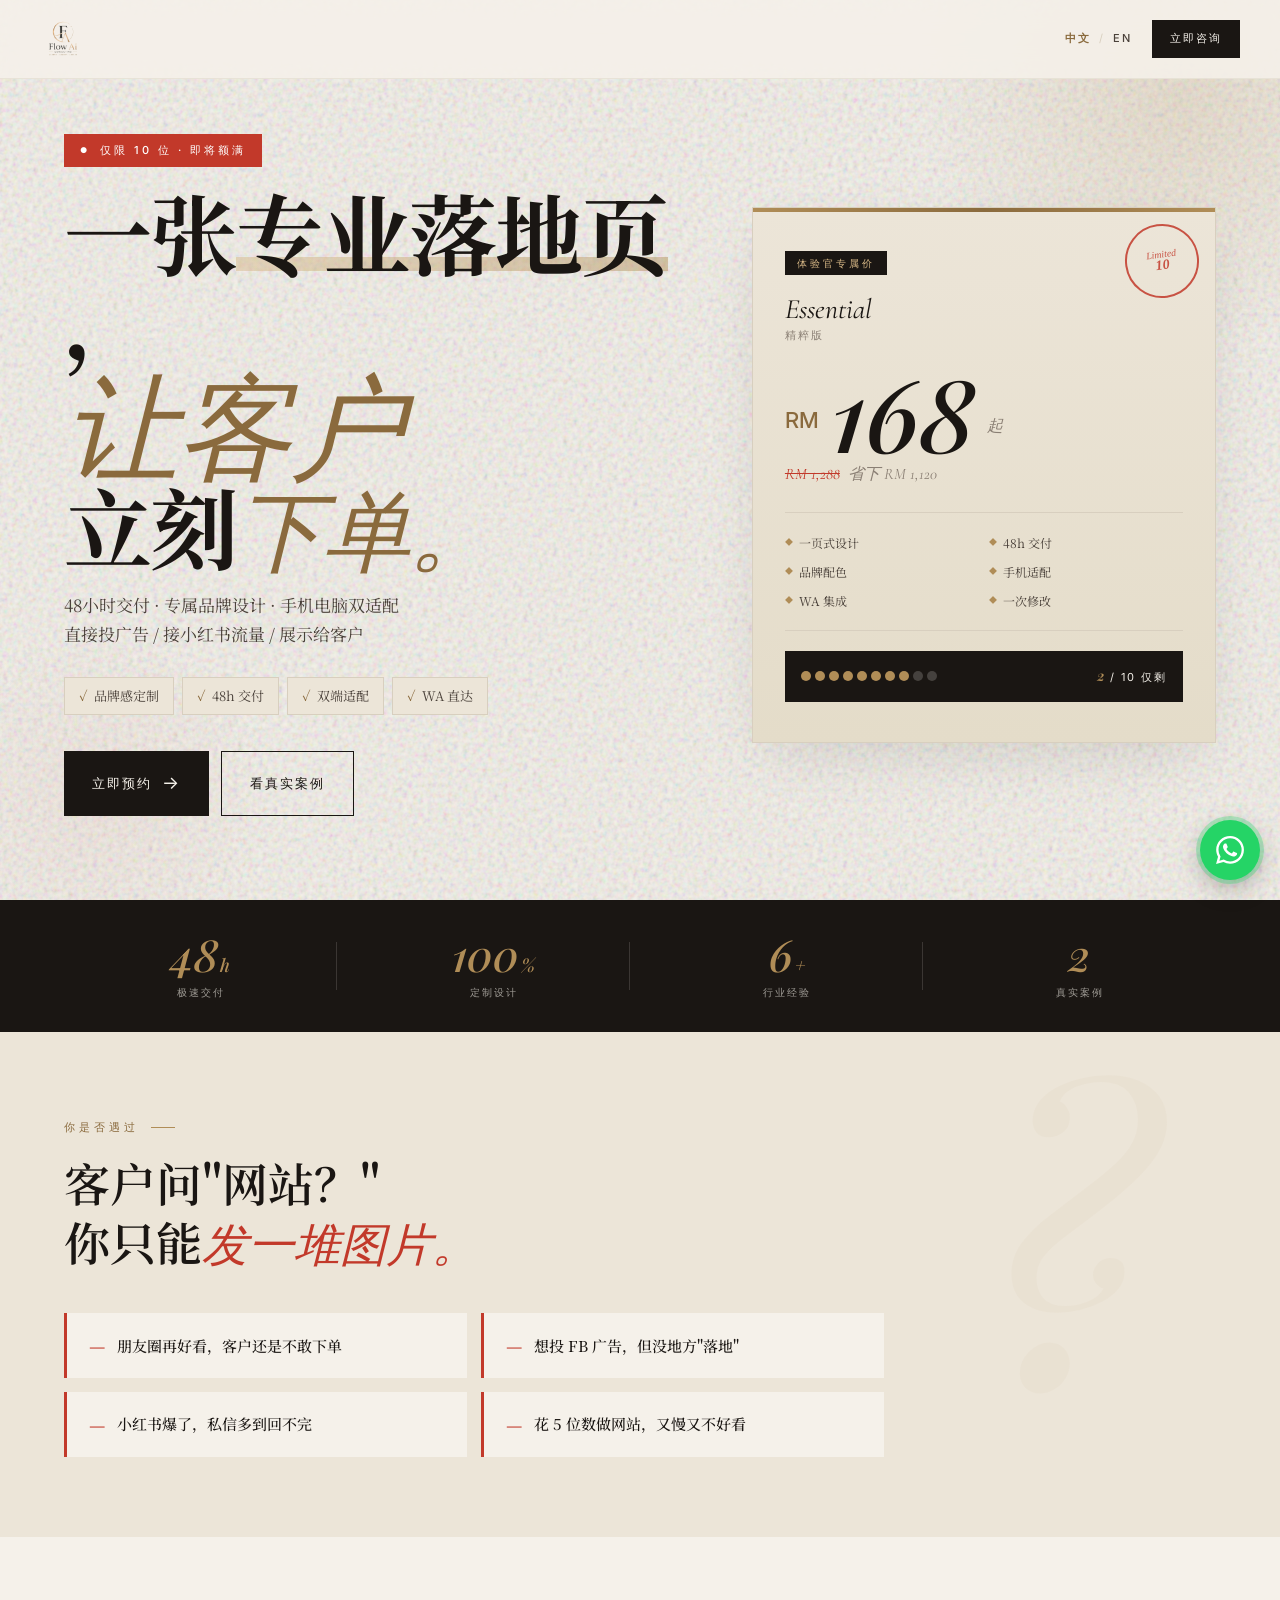
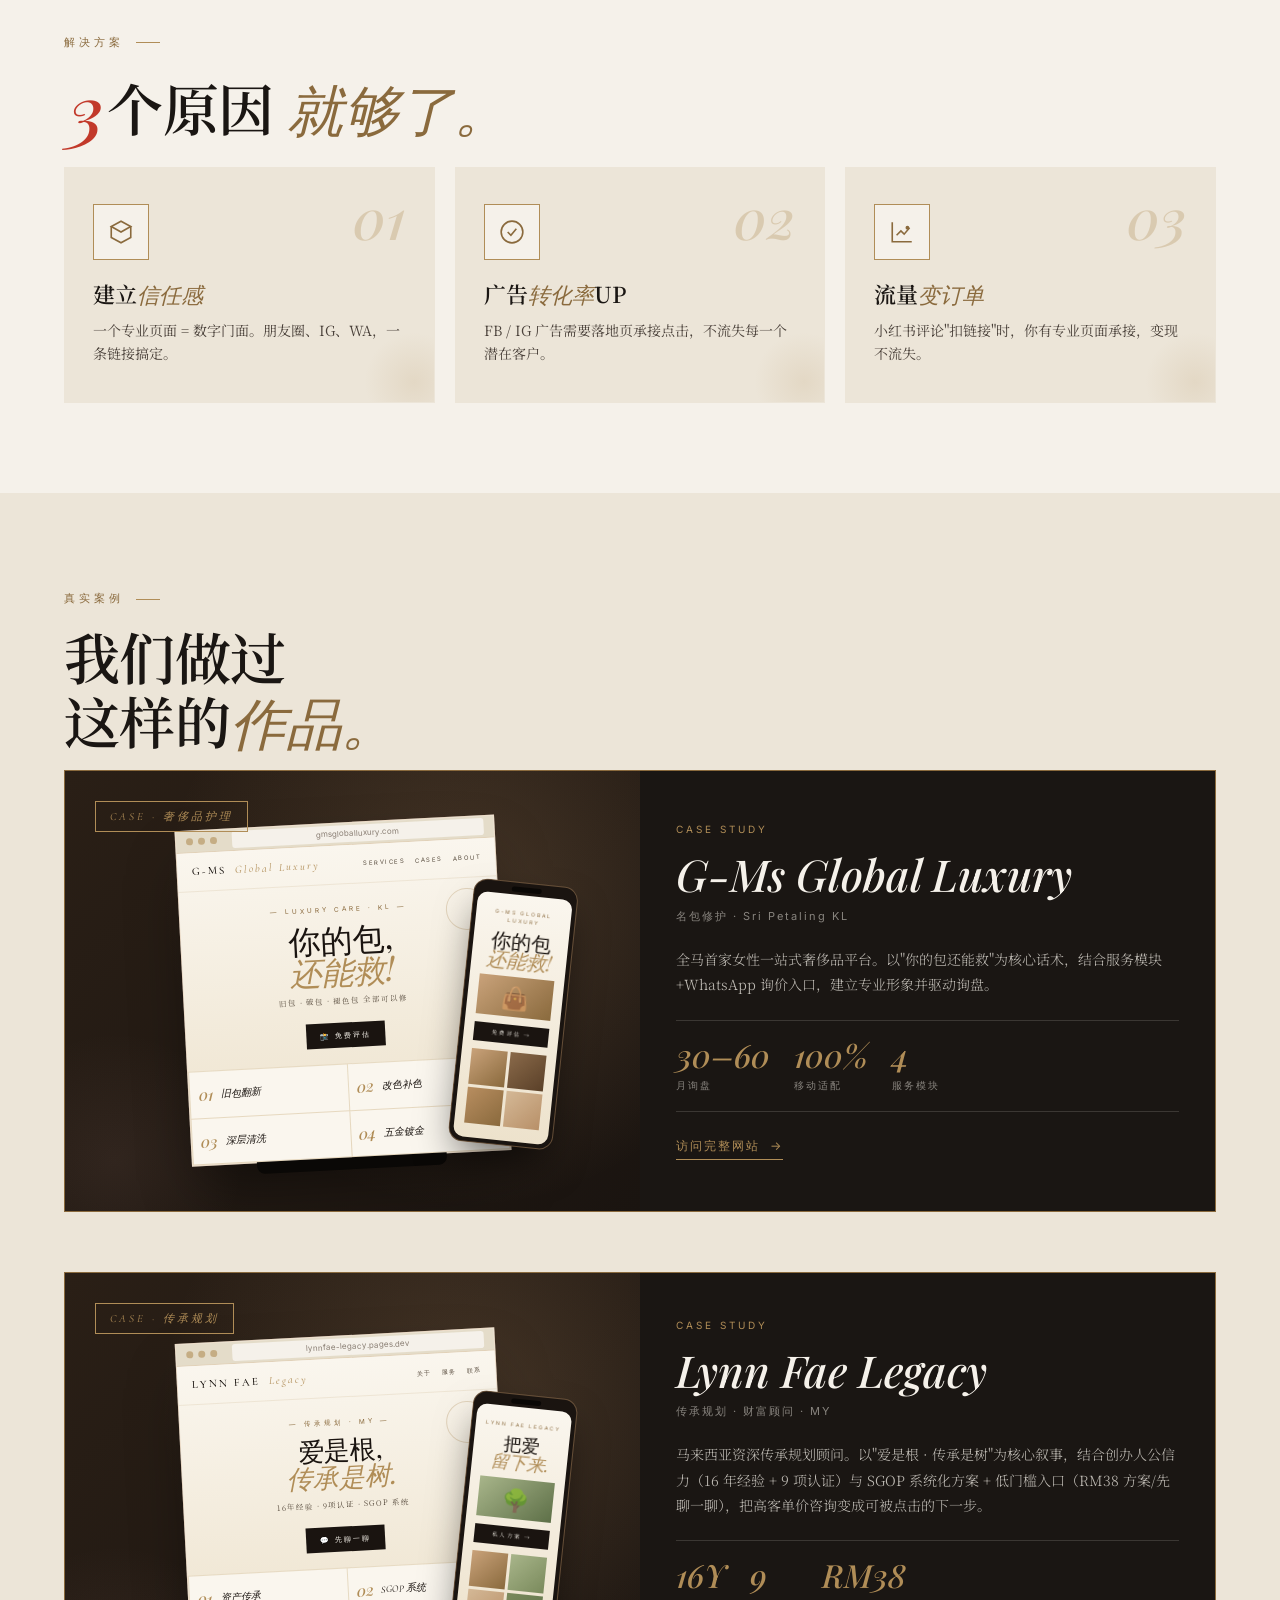
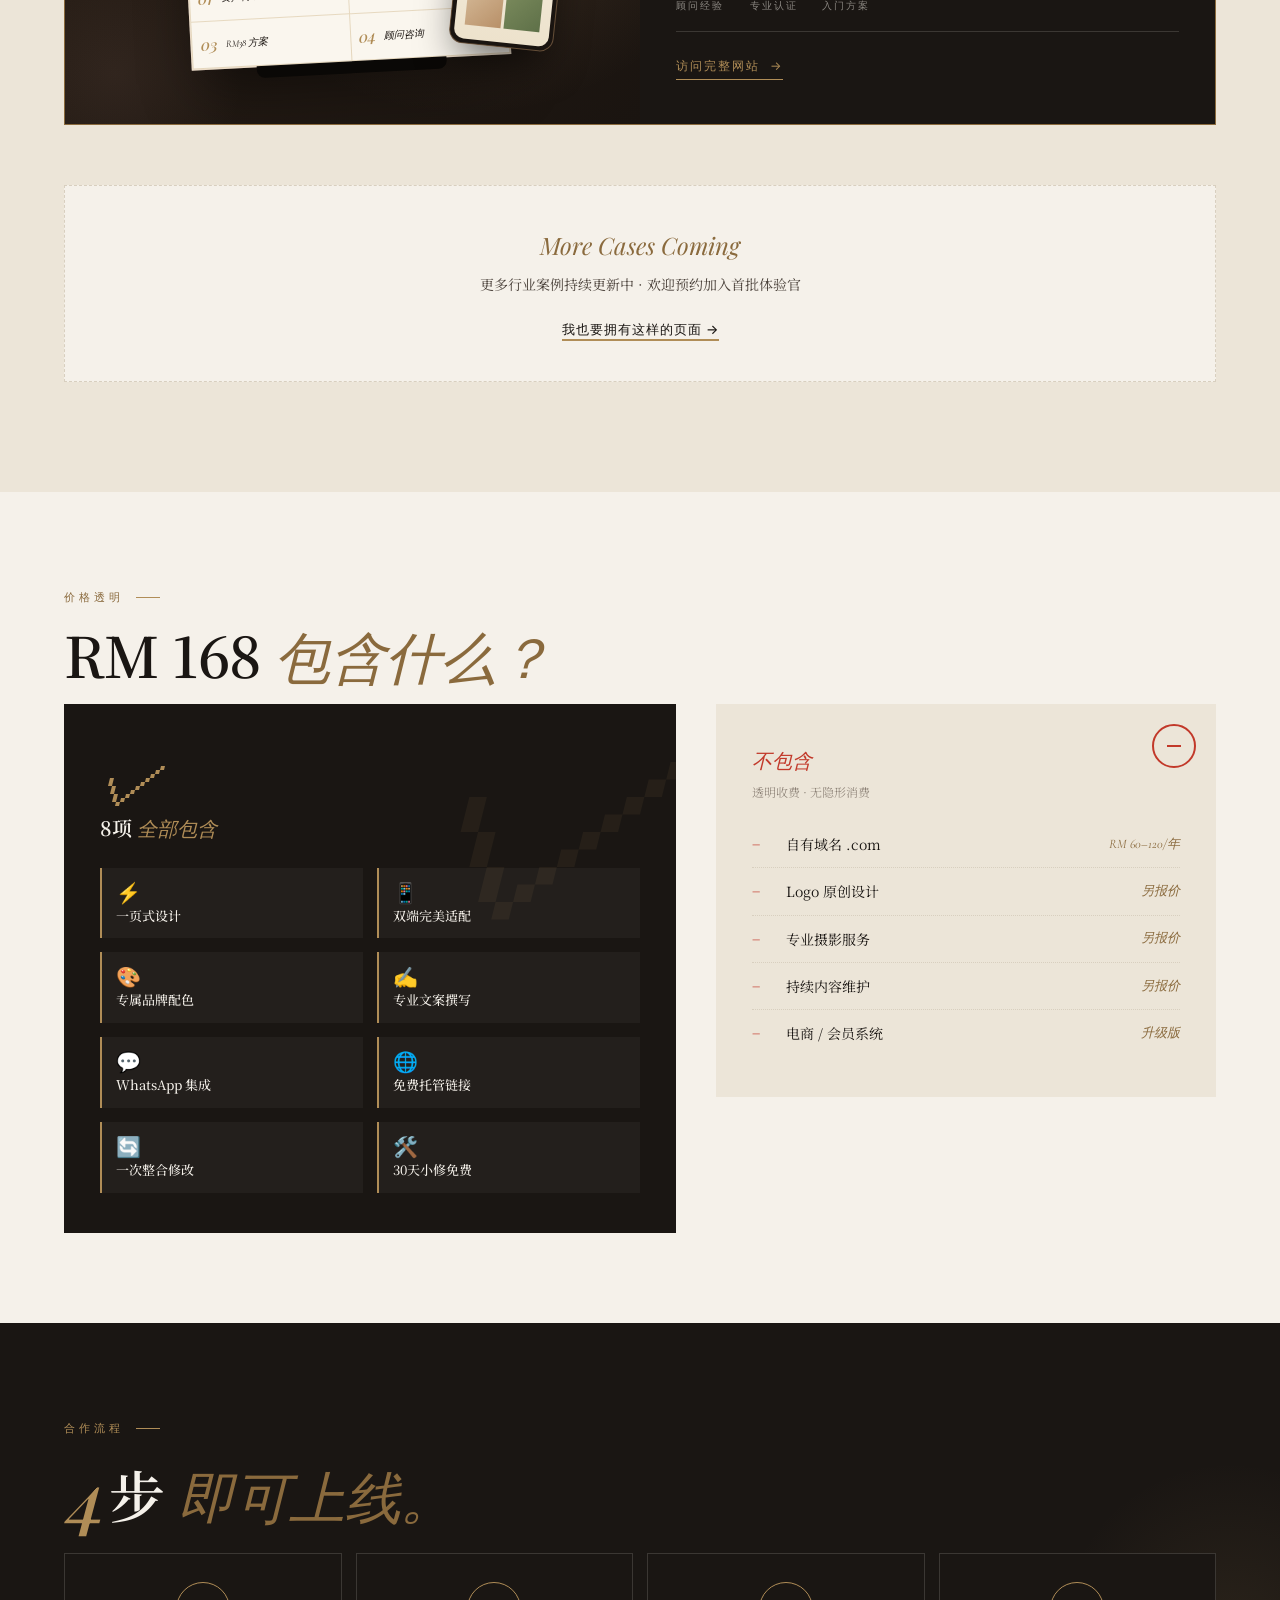
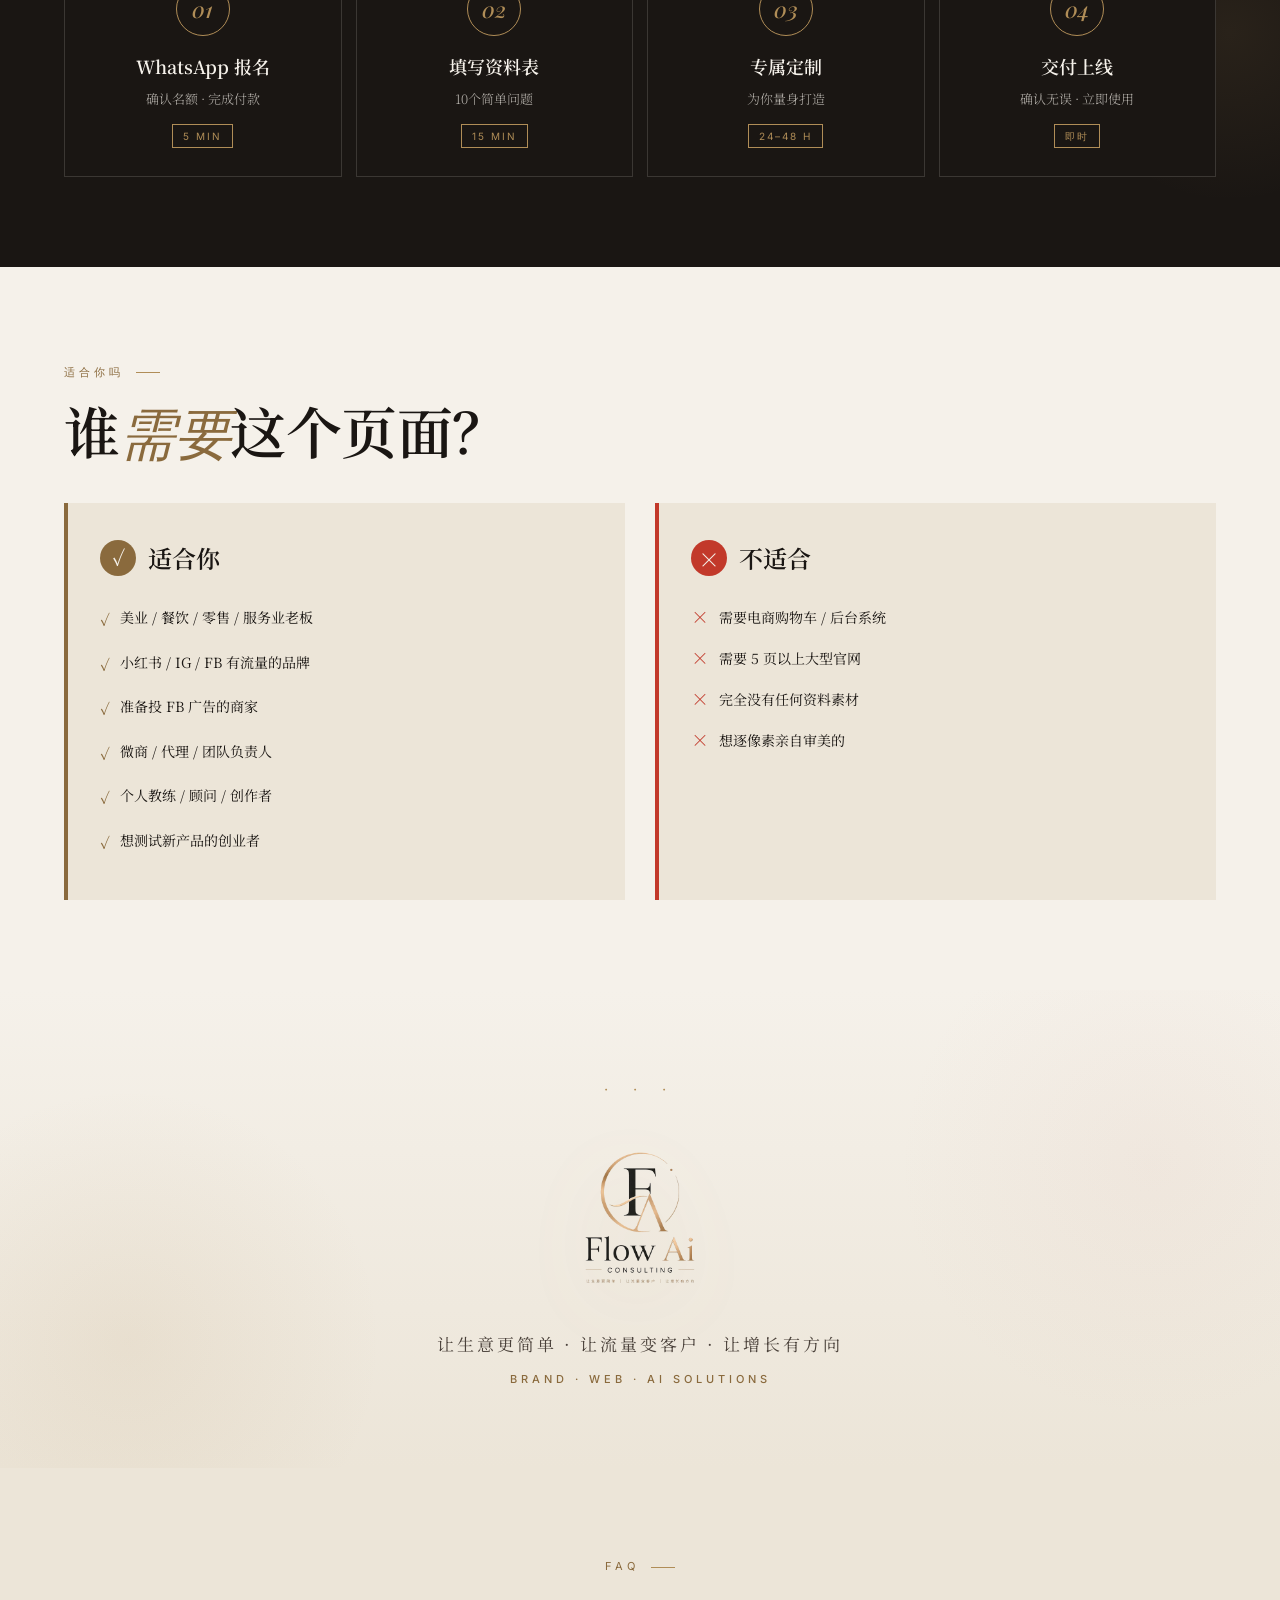
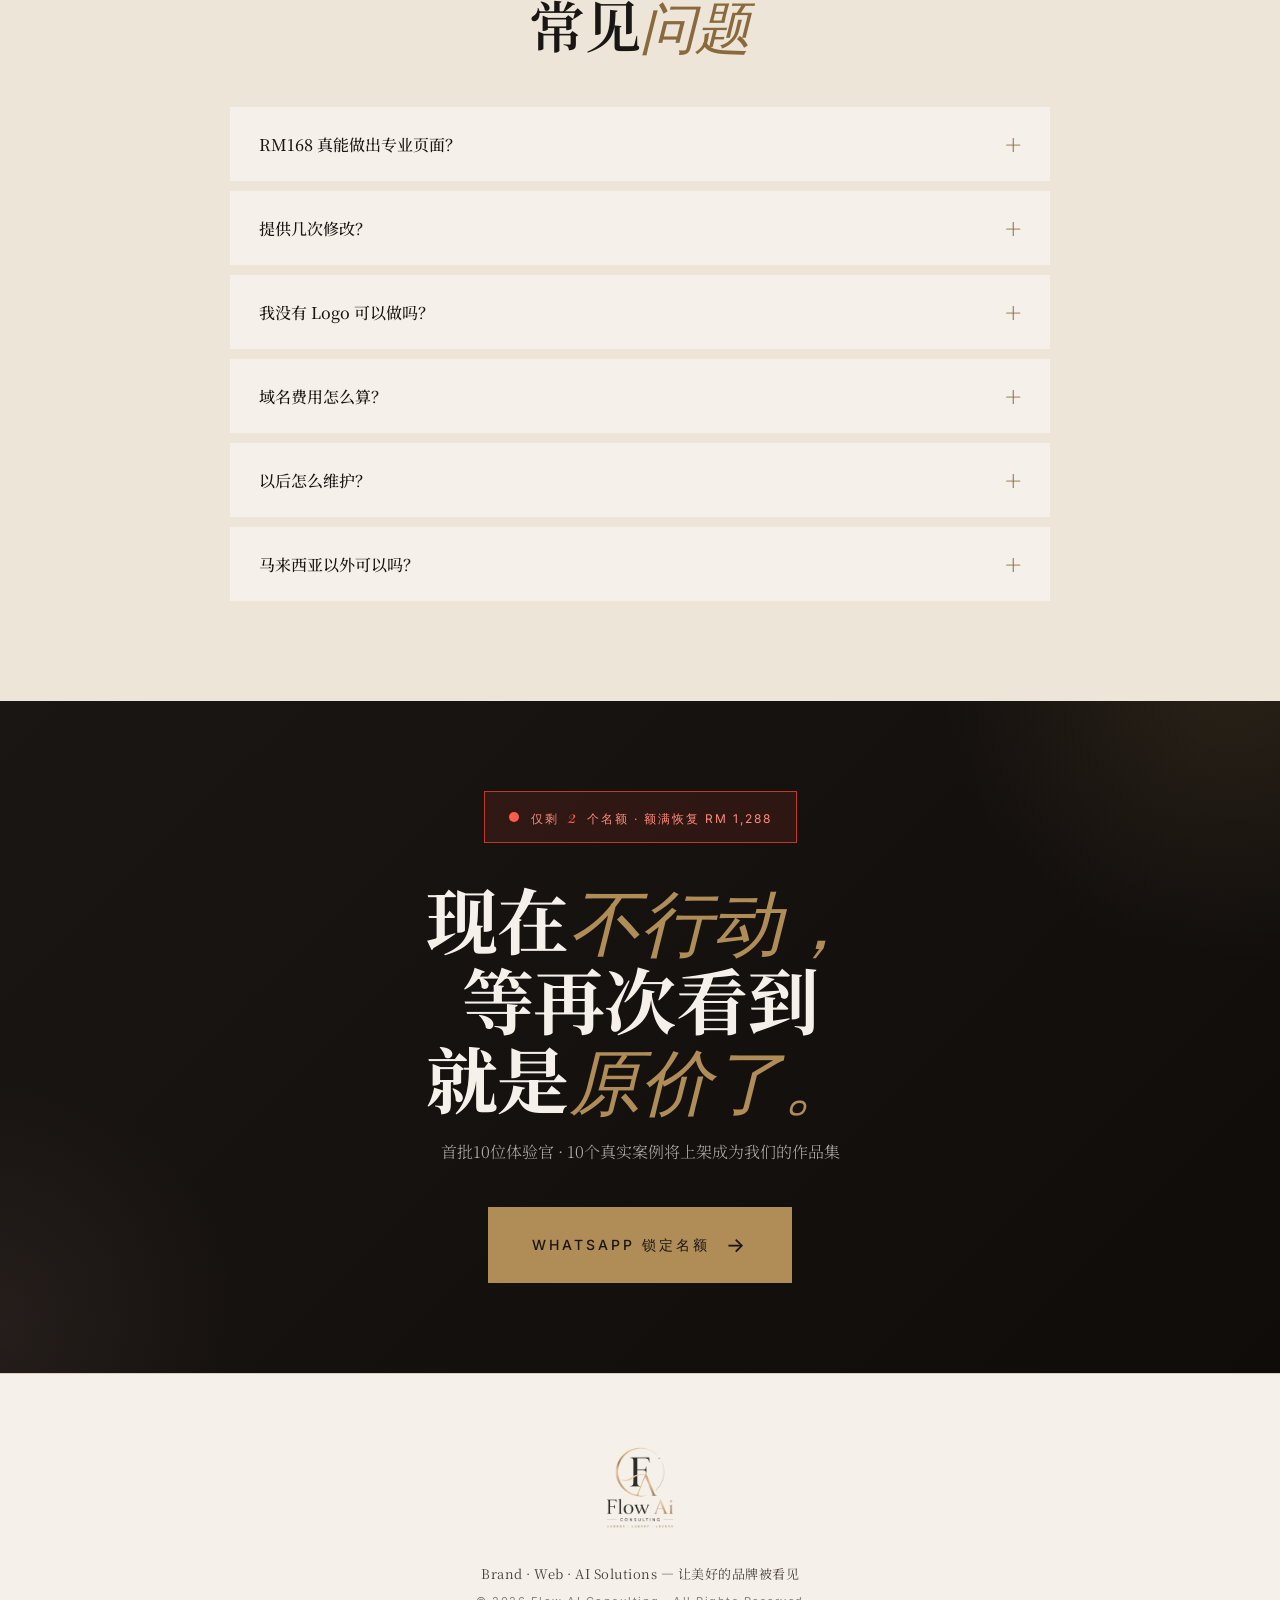
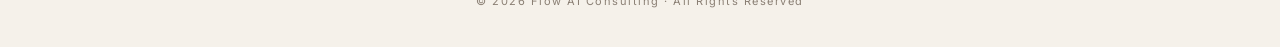
==== index.html @ 9fde674b "feat(showcase): add Lynn Fae Legacy as second case study - New featured-case card in zh + en, mirror" ====
<!DOCTYPE html>
<html lang="zh-CN">
<head>
<meta charset="UTF-8">
<meta name="viewport" content="width=device-width, initial-scale=1.0">

<!-- Primary SEO -->
<title>Flow AI Consulting · 帮老板用 AI 提升生意效率 · Landing Page 首批体验官 RM168</title>
<meta name="description" content="Flow AI Consulting — 帮老板用 AI 提升生意效率。Landing Page · 自动化流程 · 营销增长 · 品牌升级。首批10位体验官专属价 RM168（原价 RM1,288），48h 交付，双端适配，WhatsApp 直达，让流量变客户。">
<meta name="keywords" content="落地页,landing page,马来西亚建站,Flow AI,品牌网页,WhatsApp 落地页,小红书落地页">
<meta name="author" content="Flow AI Consulting">
<meta name="robots" content="index,follow">
<link rel="canonical" href="https://flow-ai-landing.pages.dev/">

<!-- hreflang -->
<link rel="alternate" hreflang="zh" href="https://flow-ai-landing.pages.dev/">
<link rel="alternate" hreflang="en" href="https://flow-ai-landing.pages.dev/en">
<link rel="alternate" hreflang="x-default" href="https://flow-ai-landing.pages.dev/">

<!-- Favicon -->
<link rel="icon" type="image/png" href="assets/favicon.png">
<link rel="apple-touch-icon" href="assets/favicon.png">
<meta name="theme-color" content="#f5f1ea">

<!-- Open Graph (Facebook / WhatsApp preview) -->
<meta property="og:type" content="website">
<meta property="og:site_name" content="Flow AI Consulting">
<meta property="og:title" content="Flow AI Consulting · 帮老板用 AI 提升生意效率 · Landing Page 首批体验官 RM168">
<meta property="og:description" content="Landing Page · 自动化流程 · 营销增长 · 品牌升级。首批10位体验官专属价 RM168（原价 RM1,288）· 48h 交付 · 双端适配 · WhatsApp 直达。让流量变客户，让增长有方向。">
<meta property="og:image" content="https://flow-ai-landing.pages.dev/assets/og-image-v2.jpg">
<meta property="og:image:secure_url" content="https://flow-ai-landing.pages.dev/assets/og-image-v2.jpg">
<meta property="og:image:type" content="image/jpeg">
<meta property="og:image:width" content="1200">
<meta property="og:image:height" content="630">
<meta property="og:image:alt" content="Flow AI Consulting · 帮老板用 AI 提升生意效率（Landing Page · 自动化 · 营销增长 · 品牌升级）">
<meta property="og:url" content="https://flow-ai-landing.pages.dev/">
<meta property="og:locale" content="zh_CN">

<!-- (Square variant og-image-square.jpg is kept as a standalone asset for
     manual sharing, but NOT declared as og:image — most scrapers pick the
     first image and multiple og:image tags cause some clients, including
     Telegram, to fall back to favicon.) -->

<!-- Twitter Card -->
<meta name="twitter:card" content="summary_large_image">
<meta name="twitter:site" content="@flow_ai_consulting">
<meta name="twitter:title" content="Flow AI Consulting · 帮老板用 AI 提升生意效率">
<meta name="twitter:description" content="Landing Page · 自动化流程 · 营销增长 · 品牌升级。首批10位体验官 RM168（原价 RM1,288）· WhatsApp 直达。">
<meta name="twitter:image" content="https://flow-ai-landing.pages.dev/assets/og-image-v2.jpg">
<meta name="twitter:image:alt" content="Flow AI Consulting · 帮老板用 AI 提升生意效率">

<!-- Fonts -->
<link rel="preconnect" href="https://fonts.googleapis.com">
<link rel="preconnect" href="https://fonts.gstatic.com" crossorigin>
<link href="https://fonts.googleapis.com/css2?family=Cormorant+Garamond:ital,wght@0,400;0,500;0,600;1,400;1,500&family=Noto+Serif+SC:wght@400;500;600;700;900&family=Inter:wght@300;400;500;600&family=Playfair+Display:ital,wght@0,400;0,500;0,700;1,400&display=swap" rel="stylesheet">

<!-- Stylesheet -->
<link rel="stylesheet" href="css/styles.css?v=2">

<!--
  ================================================================
  TRACKING — enable by uncommenting and replacing the placeholder IDs.

  1) Google Analytics 4
     - Get ID: https://analytics.google.com → 管理 → 数据流 → 添加 → Web
     - ID 格式: G-XXXXXXXXXX

  2) Meta (Facebook) Pixel
     - Get ID: https://business.facebook.com → 事件管理工具 → 创建 Pixel
     - ID 格式: 16 位数字

  3) After pasting IDs, also check js/main.js for the `trackWhatsAppClick` hook.
  ================================================================
-->

<!-- Google Analytics 4 (disabled) -->
<!--
<script async src="https://www.googletagmanager.com/gtag/js?id=G-XXXXXXXXXX"></script>
<script>
  window.dataLayer = window.dataLayer || [];
  function gtag(){dataLayer.push(arguments);}
  gtag('js', new Date());
  gtag('config', 'G-XXXXXXXXXX');
</script>
-->

<!-- Meta Pixel (disabled) -->
<!--
<script>
  !function(f,b,e,v,n,t,s){if(f.fbq)return;n=f.fbq=function(){n.callMethod?
  n.callMethod.apply(n,arguments):n.queue.push(arguments)};if(!f._fbq)f._fbq=n;
  n.push=n;n.loaded=!0;n.version='2.0';n.queue=[];t=b.createElement(e);t.async=!0;
  t.src=v;s=b.getElementsByTagName(e)[0];s.parentNode.insertBefore(t,s)}(window,
  document,'script','https://connect.facebook.net/en_US/fbevents.js');
  fbq('init', 'XXXXXXXXXXXXXXXX');
  fbq('track', 'PageView');
</script>
<noscript><img height="1" width="1" style="display:none"
  src="https://www.facebook.com/tr?id=XXXXXXXXXXXXXXXX&ev=PageView&noscript=1"/></noscript>
-->

</head>
<body>
<nav>
  <div class="inner">
    <div class="logo">
      <img src="assets/logo.png" alt="Flow AI Consulting" class="logo-full" />
    </div>
    <div class="nav-right">
      <div class="lang-switcher">
        <a href="/" class="lang-link active">中文</a>
        <span class="divider">/</span>
        <a href="/en" class="lang-link">EN</a>
      </div>
      <a href="https://wa.me/601133151341?text=%E4%BD%A0%E5%A5%BD%EF%BC%8C%E6%83%B3%E4%BA%86%E8%A7%A3%20Flow%20AI%20Consulting%20%E7%9A%84%E8%90%BD%E5%9C%B0%E9%A1%B5%E6%9C%8D%E5%8A%A1%E3%80%82" target="_blank" class="nav-cta">立即咨询</a>
    </div>
  </div>
</nav>

<!-- HERO -->
<section class="hero">
  <div class="container">
    <div class="hero-grid">
      <div>
        <div class="seal fade-up">仅限 10 位 · 即将额满</div>
        <h1 class="hero-title fade-up">
          一张<span class="u">专业落地页</span>，
          <span class="big">让客户</span>
          立刻<em style="font-family:'Playfair Display';font-style:italic;color:var(--gold-deep);font-weight:500">下单。</em>
        </h1>
        <p class="hero-sub fade-up">48小时交付 · 专属品牌设计 · 手机电脑双适配<br>直接投广告 / 接小红书流量 / 展示给客户</p>

        <div class="hero-pills fade-up">
          <span class="pill">品牌感定制</span>
          <span class="pill">48h 交付</span>
          <span class="pill">双端适配</span>
          <span class="pill">WA 直达</span>
        </div>

        <div class="btn-row fade-up">
          <a href="https://wa.me/601133151341?text=%E6%88%91%E8%A6%81%E9%A2%84%E7%BA%A6%20RM168%20%E4%BD%93%E9%AA%8C%E5%AE%98%E5%90%8D%E9%A2%9D%EF%BC%88Essential%20%E8%90%BD%E5%9C%B0%E9%A1%B5%EF%BC%89%E2%9C%A8" target="_blank" class="btn-primary">立即预约</a>
          <a href="https://gmsgloballuxury.com" target="_blank" class="btn-ghost">看真实案例</a>
        </div>
      </div>

      <div class="price-card fade-up">
        <span class="price-tag-top">体验官专属价</span>
        <div class="tier-name">Essential</div>
        <div class="tier-sub">精粹版</div>
        <div class="price-big">
          <span class="rm">RM</span>
          <span class="num">168</span>
          <span class="per">起</span>
        </div>
        <div class="price-strike"><s>RM 1,288</s>省下 RM 1,120</div>
        <ul class="price-benefits">
          <li>一页式设计</li>
          <li>48h 交付</li>
          <li>品牌配色</li>
          <li>手机适配</li>
          <li>WA 集成</li>
          <li>一次修改</li>
        </ul>
        <div class="slots-bar">
          <div class="dots">
            <span class="dot"></span><span class="dot"></span><span class="dot"></span>
            <span class="dot"></span><span class="dot"></span><span class="dot"></span>
            <span class="dot"></span><span class="dot"></span>
            <span class="dot taken"></span><span class="dot taken"></span>
          </div>
          <span class="label"><strong>2</strong>/ 10 仅剩</span>
        </div>
      </div>
    </div>
  </div>
</section>

<!-- STATS BAR -->
<div class="stats-bar">
  <div class="inner">
    <div class="stat-b">
      <span class="n">48<span class="unit">h</span></span>
      <span class="l">极速交付</span>
    </div>
    <div class="stat-b">
      <span class="n">100<span class="unit">%</span></span>
      <span class="l">定制设计</span>
    </div>
    <div class="stat-b">
      <span class="n">6<span class="unit">+</span></span>
      <span class="l">行业经验</span>
    </div>
    <div class="stat-b">
      <span class="n">2</span>
      <span class="l">真实案例</span>
    </div>
  </div>
</div>

<!-- PAIN POINT -->
<section class="pain">
  <div class="container">
    <div class="section-label fade-up">你是否遇过</div>
    <h2 class="pain-title fade-up">客户问"网站？"<br>你只能<em>发一堆图片。</em></h2>
    <div class="pain-list">
      <div class="pain-item fade-up">朋友圈再好看，客户还是不敢下单</div>
      <div class="pain-item fade-up">想投 FB 广告，但没地方"落地"</div>
      <div class="pain-item fade-up">小红书爆了，私信多到回不完</div>
      <div class="pain-item fade-up">花 5 位数做网站，又慢又不好看</div>
    </div>
  </div>
</section>

<!-- WHY -->
<section class="why">
  <div class="container">
    <div class="section-label fade-up">解决方案</div>
    <h2 class="section-title fade-up"><span class="big-n">3</span>个原因 <em>就够了。</em></h2>

    <div class="why-grid">
      <div class="why-card fade-up">
        <div class="why-num-big">01</div>
        <div class="why-icon-wrap">
          <svg viewBox="0 0 24 24" fill="none" stroke="currentColor" stroke-width="1.5"><path d="M12 2 L3 7 L12 12 L21 7 Z"/><path d="M3 7 v10 l9 5 9-5 V7"/></svg>
        </div>
        <h3>建立<em>信任感</em></h3>
        <p>一个专业页面 = 数字门面。朋友圈、IG、WA，一条链接搞定。</p>
      </div>
      <div class="why-card fade-up">
        <div class="why-num-big">02</div>
        <div class="why-icon-wrap">
          <svg viewBox="0 0 24 24" fill="none" stroke="currentColor" stroke-width="1.5"><circle cx="12" cy="12" r="10"/><path d="M8 12 L11 15 L16 9"/></svg>
        </div>
        <h3>广告<em>转化率</em>UP</h3>
        <p>FB / IG 广告需要落地页承接点击，不流失每一个潜在客户。</p>
      </div>
      <div class="why-card fade-up">
        <div class="why-num-big">03</div>
        <div class="why-icon-wrap">
          <svg viewBox="0 0 24 24" fill="none" stroke="currentColor" stroke-width="1.5"><path d="M3 3 v18 h18"/><path d="M7 15 l4-4 3 3 5-6"/><circle cx="17" cy="8" r="1" fill="currentColor"/></svg>
        </div>
        <h3>流量<em>变订单</em></h3>
        <p>小红书评论"扣链接"时，你有专业页面承接，变现不流失。</p>
      </div>
    </div>
  </div>
</section>

<!-- SHOWCASE -->
<section class="showcase">
  <div class="container">
    <div class="section-label fade-up">真实案例</div>
    <h2 class="section-title fade-up">我们做过<br>这样的<em>作品。</em></h2>

    <div class="featured-case fade-up">
      <div class="featured-visual">
        <span class="featured-badge">Case · 奢侈品护理</span>
        <div class="devices">
          <div class="device-desktop">
            <div class="device-bar"><span></span><span></span><span></span><div class="url">gmsgloballuxury.com</div></div>
            <div class="device-screen">
              <div class="gms-d-nav">
                <div class="gms-d-logo">G-MS <em>Global Luxury</em></div>
                <div class="gms-d-menu"><span>Services</span><span>Cases</span><span>About</span></div>
              </div>
              <div class="gms-d-hero">
                <div class="gms-d-tag">— LUXURY CARE · KL —</div>
                <div class="gms-d-title">你的包,<br><em>还能救!</em></div>
                <div class="gms-d-sub">旧包 · 破包 · 褪色包 全部可以修</div>
                <div class="gms-d-btn">📸 免费评估</div>
              </div>
              <div class="gms-d-services">
                <div class="gms-d-s"><span>01</span>旧包翻新</div>
                <div class="gms-d-s"><span>02</span>改色补色</div>
                <div class="gms-d-s"><span>03</span>深层清洗</div>
                <div class="gms-d-s"><span>04</span>五金镀金</div>
              </div>
            </div>
          </div>
          <div class="device-mobile">
            <div class="mobile-notch"></div>
            <div class="mobile-screen">
              <div class="gms-m-tag">G-MS GLOBAL LUXURY</div>
              <div class="gms-m-title">你的包<br><em>还能救!</em></div>
              <div class="gms-m-img"></div>
              <div class="gms-m-btn">免费评估 →</div>
              <div class="gms-m-grid">
                <div></div><div></div><div></div><div></div>
              </div>
            </div>
          </div>
        </div>
      </div>
      <div class="featured-content">
        <div class="label">Case Study</div>
        <h3>G-Ms Global Luxury</h3>
        <div class="industry">名包修护 · Sri Petaling KL</div>
        <p>全马首家女性一站式奢侈品平台。以"你的包还能救"为核心话术，结合服务模块+WhatsApp 询价入口，建立专业形象并驱动询盘。</p>
        <div class="featured-stats">
          <div class="fs-item"><strong>30–60</strong><small>月询盘</small></div>
          <div class="fs-item"><strong>100%</strong><small>移动适配</small></div>
          <div class="fs-item"><strong>4</strong><small>服务模块</small></div>
        </div>
        <a href="https://gmsgloballuxury.com" target="_blank" class="featured-link">访问完整网站</a>
      </div>
    </div>

    <div class="featured-case fade-up">
      <div class="featured-visual">
        <span class="featured-badge">Case · 传承规划</span>
        <div class="devices">
          <div class="device-desktop">
            <div class="device-bar"><span></span><span></span><span></span><div class="url">lynnfae-legacy.pages.dev</div></div>
            <div class="device-screen">
              <div class="lf-d-nav">
                <div class="lf-d-logo">LYNN FAE <em>Legacy</em></div>
                <div class="lf-d-menu"><span>关于</span><span>服务</span><span>联系</span></div>
              </div>
              <div class="lf-d-hero">
                <div class="lf-d-tag">— 传承规划 · MY —</div>
                <div class="lf-d-title">爱是根,<br><em>传承是树.</em></div>
                <div class="lf-d-sub">16年经验 · 9项认证 · SGOP 系统</div>
                <div class="lf-d-btn">💬 先聊一聊</div>
              </div>
              <div class="lf-d-services">
                <div class="lf-d-s"><span>01</span>资产传承</div>
                <div class="lf-d-s"><span>02</span>SGOP 系统</div>
                <div class="lf-d-s"><span>03</span>RM38 方案</div>
                <div class="lf-d-s"><span>04</span>顾问咨询</div>
              </div>
            </div>
          </div>
          <div class="device-mobile">
            <div class="mobile-notch"></div>
            <div class="mobile-screen">
              <div class="lf-m-tag">LYNN FAE LEGACY</div>
              <div class="lf-m-title">把爱<br><em>留下来.</em></div>
              <div class="lf-m-img"></div>
              <div class="lf-m-btn">私人方案 →</div>
              <div class="lf-m-grid">
                <div></div><div></div><div></div><div></div>
              </div>
            </div>
          </div>
        </div>
      </div>
      <div class="featured-content">
        <div class="label">Case Study</div>
        <h3>Lynn Fae Legacy</h3>
        <div class="industry">传承规划 · 财富顾问 · MY</div>
        <p>马来西亚资深传承规划顾问。以"爱是根 · 传承是树"为核心叙事，结合创办人公信力（16 年经验 + 9 项认证）与 SGOP 系统化方案 + 低门槛入口（RM38 方案/先聊一聊），把高客单价咨询变成可被点击的下一步。</p>
        <div class="featured-stats">
          <div class="fs-item"><strong>16Y</strong><small>顾问经验</small></div>
          <div class="fs-item"><strong>9</strong><small>专业认证</small></div>
          <div class="fs-item"><strong>RM38</strong><small>入门方案</small></div>
        </div>
        <a href="https://lynnfae-legacy.pages.dev" target="_blank" class="featured-link">访问完整网站</a>
      </div>
    </div>

    <div class="more-cases fade-up">
      <div class="mc-label">More Cases Coming</div>
      <p>更多行业案例持续更新中 · 欢迎预约加入首批体验官</p>
      <a href="https://wa.me/601133151341?text=%E7%9C%8B%E4%BA%86%20Flow%20AI%20%E7%9A%84%E6%A1%88%E4%BE%8B%EF%BC%8C%E6%88%91%E4%B9%9F%E6%83%B3%E5%81%9A%E8%BF%99%E6%A0%B7%E7%9A%84%E4%B8%93%E4%B8%9A%E8%90%BD%E5%9C%B0%E9%A1%B5%E3%80%82" target="_blank">我也要拥有这样的页面 →</a>
    </div>
  </div>
</section>

<!-- FEES: 包含 vs 不包含 -->
<section class="fees">
  <div class="container">
    <div class="section-label fade-up">价格透明</div>
    <h2 class="section-title fade-up">RM 168 <em>包含什么？</em></h2>

    <div class="fees-wrap">
      <div class="include-card fade-up">
        <div class="big-v">✓</div>
        <h3>8项 <em>全部包含</em></h3>
        <div class="include-grid">
          <div class="include-item">
            <span class="icon">⚡</span>
            <span class="t">一页式设计</span>
          </div>
          <div class="include-item">
            <span class="icon">📱</span>
            <span class="t">双端完美适配</span>
          </div>
          <div class="include-item">
            <span class="icon">🎨</span>
            <span class="t">专属品牌配色</span>
          </div>
          <div class="include-item">
            <span class="icon">✍️</span>
            <span class="t">专业文案撰写</span>
          </div>
          <div class="include-item">
            <span class="icon">💬</span>
            <span class="t">WhatsApp 集成</span>
          </div>
          <div class="include-item">
            <span class="icon">🌐</span>
            <span class="t">免费托管链接</span>
          </div>
          <div class="include-item">
            <span class="icon">🔄</span>
            <span class="t">一次整合修改</span>
          </div>
          <div class="include-item">
            <span class="icon">🛠️</span>
            <span class="t">30天小修免费</span>
          </div>
        </div>
      </div>

      <div class="exclude-card fade-up">
        <h3><em>不包含</em></h3>
        <div class="sub">透明收费 · 无隐形消费</div>
        <ul class="exclude-list">
          <li>
            <span class="x">−</span>
            <span>自有域名 .com</span>
            <span class="tag-ex">RM 60–120/年</span>
          </li>
          <li>
            <span class="x">−</span>
            <span>Logo 原创设计</span>
            <span class="tag-ex">另报价</span>
          </li>
          <li>
            <span class="x">−</span>
            <span>专业摄影服务</span>
            <span class="tag-ex">另报价</span>
          </li>
          <li>
            <span class="x">−</span>
            <span>持续内容维护</span>
            <span class="tag-ex">另报价</span>
          </li>
          <li>
            <span class="x">−</span>
            <span>电商 / 会员系统</span>
            <span class="tag-ex">升级版</span>
          </li>
        </ul>
      </div>
    </div>
  </div>
</section>

<!-- PROCESS -->
<section class="process">
  <div class="container">
    <div class="section-label fade-up">合作流程</div>
    <h2 class="section-title fade-up" style="color:var(--bg)"><span class="big-n" style="color:var(--gold)">4</span>步 <em>即可上线。</em></h2>

    <div class="process-grid">
      <div class="step fade-up">
        <div class="step-icon">01</div>
        <h4>WhatsApp 报名</h4>
        <p>确认名额 · 完成付款</p>
        <span class="step-time">5 min</span>
      </div>
      <div class="step fade-up">
        <div class="step-icon">02</div>
        <h4>填写资料表</h4>
        <p>10个简单问题</p>
        <span class="step-time">15 min</span>
      </div>
      <div class="step fade-up">
        <div class="step-icon">03</div>
        <h4>专属定制</h4>
        <p>为你量身打造</p>
        <span class="step-time">24–48 h</span>
      </div>
      <div class="step fade-up">
        <div class="step-icon">04</div>
        <h4>交付上线</h4>
        <p>确认无误 · 立即使用</p>
        <span class="step-time">即时</span>
      </div>
    </div>
  </div>
</section>

<!-- WHO -->
<section class="who">
  <div class="container">
    <div class="section-label fade-up">适合你吗</div>
    <h2 class="section-title fade-up">谁<em>需要</em>这个页面？</h2>

    <div class="who-grid">
      <div class="who-col who-ok fade-up">
        <h4><span class="icon">✓</span>适合你</h4>
        <ul class="who-list">
          <li>美业 / 餐饮 / 零售 / 服务业老板</li>
          <li>小红书 / IG / FB 有流量的品牌</li>
          <li>准备投 FB 广告的商家</li>
          <li>微商 / 代理 / 团队负责人</li>
          <li>个人教练 / 顾问 / 创作者</li>
          <li>想测试新产品的创业者</li>
        </ul>
      </div>
      <div class="who-col who-no fade-up">
        <h4><span class="icon">×</span>不适合</h4>
        <ul class="who-list">
          <li>需要电商购物车 / 后台系统</li>
          <li>需要 5 页以上大型官网</li>
          <li>完全没有任何资料素材</li>
          <li>想逐像素亲自审美的</li>
        </ul>
      </div>
    </div>
  </div>
</section>

<!-- BRAND SIGNATURE -->
<section class="brand-sig">
  <div class="container">
    <div class="sig-inner">
      <div class="sig-ornament-top fade-up">· · ·</div>
      <img src="assets/logo.png" alt="Flow AI Consulting" class="sig-logo fade-up" />
      <div class="sig-quote fade-up">让生意更简单 · 让流量变客户 · 让增长有方向</div>
      <div class="sig-tag fade-up">Brand · Web · AI Solutions</div>
    </div>
  </div>
</section>

<!-- FAQ -->
<section class="faq">
  <div class="container">
    <div class="section-label fade-up" style="display:flex;justify-content:center">FAQ</div>
    <h2 class="section-title fade-up" style="text-align:center;margin:0 auto 50px">常见<em>问题</em></h2>

    <div class="faq-list">
      <div class="faq-item fade-up">
        <div class="faq-q">RM168 真能做出专业页面？</div>
        <div class="faq-a">可以。这是首批10位的体验价，正式版 RM1,288 起。每个页面都 100% 定制，不套模板。</div>
      </div>
      <div class="faq-item fade-up">
        <div class="faq-q">提供几次修改？</div>
        <div class="faq-a">交稿后提供一次整合修改（文字/颜色/图片位置请一次性汇总告诉我们）。30天内小修小改（改电话、替图、调价格）仍然免费。</div>
      </div>
      <div class="faq-item fade-up">
        <div class="faq-q">我没有 Logo 可以做吗？</div>
        <div class="faq-a">可以。我们可提供 AI 生成的 Logo 草稿。但如果你完全没有文字素材（不清楚自己卖什么），建议先理清定位再开始。</div>
      </div>
      <div class="faq-item fade-up">
        <div class="faq-q">域名费用怎么算？</div>
        <div class="faq-a">用我们免费托管链接（yourbrand.pages.dev）不用付。如果要自己的品牌域名 yourbrand.com，约 RM60–120/年，你自己注册拥有，我们免费帮配置。</div>
      </div>
      <div class="faq-item fade-up">
        <div class="faq-q">以后怎么维护？</div>
        <div class="faq-a">30天内小修免费。大改版或新页面另报价。也提供月度维护套餐（另询）。</div>
      </div>
      <div class="faq-item fade-up">
        <div class="faq-q">马来西亚以外可以吗？</div>
        <div class="faq-a">可以。WhatsApp 沟通 · 国际转账/TNG/Wise · 中英文支持。</div>
      </div>
    </div>
  </div>
</section>

<!-- FINAL -->
<section class="final-cta">
  <div class="container">
    <div class="final-count fade-up">
      <span class="dot-live"></span>
      <span class="txt">仅剩 <strong>2</strong> 个名额 · 额满恢复 RM 1,288</span>
    </div>
    <h2 class="final-title fade-up">现在<em>不行动，</em><br>等再次看到<br>就是<em>原价了。</em></h2>
    <p class="final-cta-sub fade-up">首批10位体验官 · 10个真实案例将上架成为我们的作品集</p>
    <a href="https://wa.me/601133151341?text=%E9%94%81%E5%AE%9A%20RM168%20%E4%BD%93%E9%AA%8C%E5%AE%98%E5%90%8D%E9%A2%9D%20%C2%B7%20%E7%AB%8B%E5%88%BB%E5%BC%80%E5%A7%8B%20%F0%9F%94%A5" target="_blank" class="final-btn fade-up">WhatsApp 锁定名额</a>
  </div>
</section>

<footer>
  <img src="assets/logo.png" alt="Flow AI Consulting" class="footer-logo" />
  <div class="footer-tag">Brand · Web · AI Solutions — 让美好的品牌被看见</div>
  <div class="footer-copy">© 2026 Flow AI Consulting · All Rights Reserved</div>
</footer>

<a href="https://wa.me/601133151341?text=%E4%BD%A0%E5%A5%BD%EF%BC%8C%E6%88%91%E4%BB%8E%20Flow%20AI%20%E8%90%BD%E5%9C%B0%E9%A1%B5%E8%BF%87%E6%9D%A5%E5%92%A8%E8%AF%A2%E3%80%82" target="_blank" class="fab" aria-label="WhatsApp">
  <svg viewBox="0 0 24 24" fill="currentColor"><path d="M17.472 14.382c-.297-.149-1.758-.867-2.03-.967-.273-.099-.471-.148-.67.15-.197.297-.767.966-.94 1.164-.173.199-.347.223-.644.075-.297-.15-1.255-.463-2.39-1.475-.883-.788-1.48-1.761-1.653-2.059-.173-.297-.018-.458.13-.606.134-.133.298-.347.446-.52.149-.174.198-.298.298-.497.099-.198.05-.371-.025-.52-.075-.149-.669-1.612-.916-2.207-.242-.579-.487-.5-.669-.51-.173-.008-.371-.01-.57-.01-.198 0-.52.074-.792.372-.272.297-1.04 1.016-1.04 2.479 0 1.462 1.065 2.875 1.213 3.074.149.198 2.096 3.2 5.077 4.487.709.306 1.262.489 1.694.625.712.227 1.36.195 1.871.118.571-.085 1.758-.719 2.006-1.413.248-.694.248-1.289.173-1.413-.074-.124-.272-.198-.57-.347m-5.421 7.403h-.004a9.87 9.87 0 01-5.031-1.378l-.361-.214-3.741.982.998-3.648-.235-.374a9.86 9.86 0 01-1.51-5.26c.001-5.45 4.436-9.884 9.888-9.884 2.64 0 5.122 1.03 6.988 2.898a9.825 9.825 0 012.893 6.994c-.003 5.45-4.437 9.884-9.885 9.884m8.413-18.297A11.815 11.815 0 0012.05 0C5.495 0 .16 5.335.157 11.892c0 2.096.547 4.142 1.588 5.945L.057 24l6.305-1.654a11.882 11.882 0 005.683 1.448h.005c6.554 0 11.89-5.335 11.893-11.893a11.821 11.821 0 00-3.48-8.413Z"/></svg>
</a>

<script src="js/main.js"></script>
</body>
</html>
---- css/styles.css ----
:root{
  --bg:#f5f1ea;--bg-alt:#ece5d8;--bg-deep:#e4dcc9;
  --ink:#1a1613;--ink-soft:#4a413a;--muted:#8a7f74;
  --gold:#b08d57;--gold-deep:#8a6a3d;--gold-light:#d4b584;
  --line:#d8cfbf;--accent:#c2392a;--rose:#d4a39a;
}
*{margin:0;padding:0;box-sizing:border-box}
html{scroll-behavior:smooth}
body{font-family:'Noto Serif SC',serif;background:var(--bg);color:var(--ink);line-height:1.6;font-weight:400;overflow-x:hidden}
body::before{content:'';position:fixed;inset:0;pointer-events:none;z-index:1;opacity:.4;background-image:url("data:image/svg+xml,%3Csvg viewBox='0 0 200 200' xmlns='http://www.w3.org/2000/svg'%3E%3Cfilter id='n'%3E%3CfeTurbulence type='fractalNoise' baseFrequency='0.9' numOctaves='2'/%3E%3CfeColorMatrix values='0 0 0 0 0.1 0 0 0 0 0.08 0 0 0 0 0.05 0 0 0 0 0.08 0'/%3E%3C/filter%3E%3Crect width='100%25' height='100%25' filter='url(%23n)'/%3E%3C/svg%3E")}
.container{max-width:1200px;margin:0 auto;padding:0 24px;position:relative;z-index:2}

nav{position:fixed;top:0;left:0;right:0;padding:16px 20px;background:rgba(245,241,234,.88);backdrop-filter:blur(14px);-webkit-backdrop-filter:blur(14px);z-index:100;border-bottom:1px solid rgba(216,207,191,.4)}
nav .inner{max-width:1200px;margin:0 auto;display:flex;justify-content:space-between;align-items:center}
.logo{display:flex;align-items:center}
.logo-full{height:46px;width:auto;display:block}
@media(max-width:500px){.logo-full{height:40px}}
.nav-cta{font-family:'Inter',sans-serif;font-size:11px;letter-spacing:2px;text-transform:uppercase;padding:10px 18px;background:var(--ink);color:var(--bg);text-decoration:none;transition:all .3s}
.nav-cta:hover{background:var(--gold-deep)}

/* ============ HERO ============ */
.hero{min-height:100vh;padding:110px 0 60px;display:flex;align-items:center;position:relative;overflow:hidden}
.hero::before{content:'';position:absolute;top:-200px;right:-200px;width:600px;height:600px;background:radial-gradient(circle,rgba(176,141,87,.18),transparent 60%);pointer-events:none;z-index:1}
.hero::after{content:'';position:absolute;bottom:-100px;left:-100px;width:400px;height:400px;background:radial-gradient(circle,rgba(212,163,154,.12),transparent 60%);pointer-events:none;z-index:1}

.hero-grid{display:grid;grid-template-columns:1fr;gap:40px;align-items:center;position:relative;z-index:3}
@media(min-width:900px){.hero-grid{grid-template-columns:1.15fr .85fr;gap:60px}}

/* 红章印戳 */
.seal{
  display:inline-flex;align-items:center;gap:10px;
  padding:8px 16px;
  background:var(--accent);color:#fff;
  font-family:'Inter',sans-serif;font-size:11px;
  letter-spacing:3px;text-transform:uppercase;font-weight:500;
  margin-bottom:20px;
  position:relative;
}
.seal::before{
  content:'●';color:#fff;font-size:8px;animation:pulse 1.6s infinite;
}
@keyframes pulse{0%,100%{opacity:1}50%{opacity:.3}}

h1.hero-title{
  font-family:'Noto Serif SC',serif;
  font-size:clamp(44px,7.5vw,88px);
  font-weight:700;line-height:1;letter-spacing:-.02em;
  margin-bottom:20px;
}
h1.hero-title .big{
  font-family:'Playfair Display',serif;
  font-size:clamp(56px,9vw,120px);
  font-style:italic;font-weight:500;
  color:var(--gold-deep);display:block;line-height:.95;
  margin:4px 0;
}
h1.hero-title .u{
  position:relative;display:inline-block;
}
h1.hero-title .u::after{
  content:'';position:absolute;left:0;right:0;bottom:4px;height:14px;
  background:linear-gradient(90deg,var(--gold-light),var(--gold));
  opacity:.45;z-index:-1;
}

.hero-sub{
  font-size:17px;color:var(--ink-soft);max-width:500px;
  margin-bottom:28px;font-weight:400;line-height:1.7;
}

.hero-pills{
  display:flex;flex-wrap:wrap;gap:8px;margin-bottom:36px;
}
.pill{
  padding:8px 14px;background:var(--bg-alt);
  font-size:13px;color:var(--ink-soft);
  border:1px solid var(--line);
  display:inline-flex;align-items:center;gap:6px;
}
.pill::before{content:'✓';color:var(--gold-deep);font-weight:600}

.btn-row{display:flex;flex-wrap:wrap;gap:12px}
.btn-primary{display:inline-flex;align-items:center;gap:10px;background:var(--ink);color:var(--bg);padding:18px 28px;font-family:'Inter',sans-serif;font-size:13px;letter-spacing:2px;text-transform:uppercase;text-decoration:none;transition:all .3s}
.btn-primary::after{content:'→';font-size:18px;transition:transform .3s}
.btn-primary:hover{background:var(--gold-deep)}
.btn-primary:hover::after{transform:translateX(4px)}
.btn-ghost{display:inline-flex;align-items:center;gap:10px;color:var(--ink);padding:18px 28px;font-family:'Inter',sans-serif;font-size:13px;letter-spacing:2px;text-transform:uppercase;text-decoration:none;border:1px solid var(--ink);transition:all .3s}
.btn-ghost:hover{background:var(--ink);color:var(--bg)}

/* PRICE CARD - 视觉化大价格 */
.price-card{
  background:linear-gradient(180deg,var(--bg-alt) 0%,#e4dcc9 100%);
  padding:40px 32px;position:relative;
  border:1px solid var(--line);
  box-shadow:0 20px 60px -20px rgba(26,22,19,.15);
  overflow:hidden;
}
.price-card::before{content:'';position:absolute;top:0;left:0;right:0;height:4px;background:linear-gradient(90deg,var(--gold),var(--gold-deep),var(--gold))}
/* stamp decoration */
.price-card::after{
  content:'';position:absolute;top:16px;right:16px;
  width:70px;height:70px;
  border:2px solid var(--accent);border-radius:50%;
  background-image:url("data:image/svg+xml,%3Csvg xmlns='http://www.w3.org/2000/svg' viewBox='0 0 100 100'%3E%3Ctext x='50' y='45' text-anchor='middle' font-family='serif' font-style='italic' font-size='14' fill='%23c2392a'%3ELimited%3C/text%3E%3Ctext x='50' y='62' text-anchor='middle' font-family='serif' font-style='italic' font-size='20' font-weight='600' fill='%23c2392a'%3E10%3C/text%3E%3C/svg%3E");
  background-repeat:no-repeat;background-position:center;
  transform:rotate(-8deg);opacity:.85;
}

.price-tag-top{
  display:inline-block;padding:4px 12px;background:var(--ink);color:var(--gold-light);
  font-family:'Inter',sans-serif;font-size:10px;letter-spacing:3px;text-transform:uppercase;
  margin-bottom:20px;
}
.tier-name{font-family:'Cormorant Garamond',serif;font-style:italic;font-size:28px;color:var(--ink);line-height:1;margin-bottom:4px}
.tier-sub{font-family:'Inter',sans-serif;font-size:11px;letter-spacing:2px;color:var(--muted);margin-bottom:24px;text-transform:uppercase}

.price-big{
  display:flex;align-items:flex-end;gap:12px;margin-bottom:8px;
}
.price-big .rm{
  font-family:'Inter',sans-serif;font-size:22px;font-weight:500;
  color:var(--gold-deep);margin-bottom:16px;
}
.price-big .num{
  font-family:'Playfair Display',serif;
  font-size:100px;line-height:.85;font-weight:500;
  color:var(--ink);font-style:italic;
}
.price-big .per{
  font-family:'Cormorant Garamond',serif;font-style:italic;
  font-size:16px;color:var(--muted);margin-bottom:14px;
}

.price-strike{
  font-family:'Cormorant Garamond',serif;font-style:italic;font-size:16px;
  color:var(--muted);margin-bottom:24px;
}
.price-strike s{color:var(--accent);margin-right:8px}

.price-benefits{
  list-style:none;display:grid;grid-template-columns:1fr 1fr;gap:10px;
  padding:20px 0;border-top:1px solid var(--line);border-bottom:1px solid var(--line);
  margin-bottom:20px;
}
.price-benefits li{
  font-size:12px;color:var(--ink-soft);
  display:flex;align-items:center;gap:6px;
}
.price-benefits li::before{content:'◆';color:var(--gold);font-size:8px;flex-shrink:0}

.slots-bar{
  display:flex;align-items:center;gap:12px;
  padding:14px 16px;background:var(--ink);color:var(--bg);
}
.slots-bar .dots{display:flex;gap:4px}
.slots-bar .dot{width:10px;height:10px;border-radius:50%;background:var(--gold)}
.slots-bar .dot.taken{background:rgba(245,241,234,.2)}
.slots-bar .label{
  font-family:'Inter',sans-serif;font-size:11px;letter-spacing:2px;text-transform:uppercase;
  margin-left:auto;
}
.slots-bar .label strong{color:var(--gold);font-family:'Playfair Display',serif;font-style:italic;font-size:14px;margin-right:4px}

/* ============ STATS BAR after hero ============ */
.stats-bar{
  background:var(--ink);color:var(--bg);
  padding:32px 0;
  position:relative;z-index:3;
}
.stats-bar .inner{
  max-width:1200px;margin:0 auto;padding:0 24px;
  display:grid;grid-template-columns:repeat(2,1fr);gap:20px;
}
@media(min-width:700px){.stats-bar .inner{grid-template-columns:repeat(4,1fr)}}
.stat-b{text-align:center;padding:0 10px;position:relative}
.stat-b:not(:last-child)::after{
  content:'';position:absolute;right:0;top:15%;bottom:15%;width:1px;
  background:rgba(245,241,234,.15);
}
.stat-b .n{
  font-family:'Playfair Display',serif;font-style:italic;
  font-size:44px;font-weight:500;color:var(--gold);line-height:1;
  display:block;
}
.stat-b .n .unit{font-size:18px;margin-left:2px}
.stat-b .l{
  font-family:'Inter',sans-serif;font-size:10px;letter-spacing:2px;
  text-transform:uppercase;color:rgba(245,241,234,.6);margin-top:8px;display:block;
}

/* ============ SECTION SHARED ============ */
section{padding:90px 0;position:relative}
.section-label{font-family:'Inter',sans-serif;font-size:11px;letter-spacing:4px;text-transform:uppercase;color:var(--gold-deep);margin-bottom:16px;display:inline-flex;align-items:center;gap:12px}
.section-label::after{content:'';width:24px;height:1px;background:var(--gold)}
.section-title{
  font-family:'Noto Serif SC',serif;
  font-size:clamp(32px,5vw,56px);
  font-weight:600;line-height:1.15;margin-bottom:16px;max-width:820px;
  letter-spacing:-.01em;
}
.section-title em{font-family:'Playfair Display',serif;font-style:italic;color:var(--gold-deep);font-weight:500}
.section-title .big-n{
  font-family:'Playfair Display',serif;font-size:1.3em;font-style:italic;
  color:var(--accent);font-weight:500;display:inline-block;vertical-align:-8px;margin:0 4px;
}
.section-intro{font-size:16px;color:var(--ink-soft);max-width:580px;line-height:1.8;font-weight:400;margin-bottom:50px}

/* ============ PAIN POINT (新增) ============ */
.pain{background:var(--bg-alt);position:relative;overflow:hidden;padding:80px 0}
.pain::before{
  content:'?';position:absolute;top:30px;right:10%;
  font-family:'Playfair Display',serif;font-style:italic;
  font-size:400px;color:var(--gold);opacity:.04;line-height:.8;
  pointer-events:none;
}
.pain-title{
  font-family:'Noto Serif SC',serif;
  font-size:clamp(28px,4.5vw,46px);font-weight:600;
  line-height:1.3;max-width:820px;margin-bottom:40px;
}
.pain-title em{font-family:'Playfair Display',serif;font-style:italic;color:var(--accent);font-weight:500}
.pain-list{display:grid;grid-template-columns:1fr;gap:14px;max-width:820px}
@media(min-width:700px){.pain-list{grid-template-columns:repeat(2,1fr)}}
.pain-item{
  padding:18px 22px;background:var(--bg);border-left:3px solid var(--accent);
  font-size:15px;color:var(--ink);font-weight:500;
  display:flex;align-items:center;gap:12px;
}
.pain-item::before{
  content:'—';color:var(--accent);font-size:18px;font-weight:600;
}

/* ============ WHY / Solution ============ */
.why{background:var(--bg);position:relative;overflow:hidden}
.why-grid{display:grid;grid-template-columns:1fr;gap:20px}
@media(min-width:700px){.why-grid{grid-template-columns:repeat(3,1fr)}}
.why-card{
  background:var(--bg-alt);padding:36px 28px;
  position:relative;overflow:hidden;
  transition:all .4s ease;border:1px solid transparent;
}
.why-card:hover{transform:translateY(-6px);border-color:var(--gold);background:var(--bg)}
.why-card::after{
  content:'';position:absolute;bottom:-30px;right:-30px;width:100px;height:100px;
  background:radial-gradient(circle,rgba(176,141,87,.15),transparent 70%);
  transition:all .4s;
}
.why-icon-wrap{
  width:56px;height:56px;margin-bottom:20px;
  display:flex;align-items:center;justify-content:center;
  background:var(--bg);border:1px solid var(--gold);
  position:relative;
}
.why-icon-wrap svg{width:26px;height:26px;color:var(--gold-deep)}
.why-num-big{
  position:absolute;top:24px;right:28px;
  font-family:'Playfair Display',serif;font-style:italic;
  font-size:56px;color:var(--gold);opacity:.3;line-height:.9;font-weight:500;
}
.why-card h3{font-family:'Noto Serif SC',serif;font-size:22px;font-weight:600;margin-bottom:10px;line-height:1.3}
.why-card h3 em{font-family:'Playfair Display',serif;font-style:italic;color:var(--gold-deep);font-weight:500}
.why-card p{font-size:14px;color:var(--ink-soft);font-weight:400;line-height:1.7}

/* ============ SHOWCASE ============ */
.showcase{background:var(--bg-alt);position:relative}

.featured-case{
  background:var(--ink);color:var(--bg);
  margin-bottom:60px;
  display:grid;grid-template-columns:1fr;
  position:relative;overflow:hidden;
  border:1px solid var(--gold-deep);
}
@media(min-width:900px){.featured-case{grid-template-columns:1fr 1fr}}

.featured-visual{
  padding:40px 30px;
  background:linear-gradient(135deg,#2a1f16 0%,#1a1410 100%);
  position:relative;min-height:440px;
  display:flex;align-items:center;justify-content:center;
  overflow:hidden;
}
.featured-visual::before{content:'';position:absolute;inset:0;background:radial-gradient(circle at 70% 30%,rgba(212,165,116,.2),transparent 60%)}
.featured-visual::after{content:'';position:absolute;bottom:-80px;left:-80px;width:260px;height:260px;background:radial-gradient(circle,rgba(212,163,154,.08),transparent 70%)}

.devices{position:relative;width:100%;max-width:360px;display:flex;align-items:center;justify-content:center;z-index:2}

.device-desktop{width:320px;background:#f5f1ea;box-shadow:0 30px 60px -15px rgba(0,0,0,.5);transform:rotate(-3deg) translateX(-10px);border:1px solid rgba(212,165,116,.3);position:relative;z-index:1}
.device-desktop::after{content:'';position:absolute;top:100%;left:20%;right:20%;height:12px;background:#0a0806;border-radius:0 0 8px 8px}
.device-bar{height:22px;background:#e4dcc9;display:flex;align-items:center;padding:0 10px;gap:5px;border-bottom:1px solid rgba(212,165,116,.2)}
.device-bar span{width:7px;height:7px;border-radius:50%;background:#b08d57;opacity:.6}
.device-bar .url{flex:1;background:#f5f1ea;margin-left:10px;padding:2px 10px;font-family:'Inter',sans-serif;font-size:8px;color:#8a7f74;border-radius:3px;text-align:center}
.device-screen{padding:0;background:linear-gradient(180deg,#faf6ee,#ede2cc);color:#1a1410;min-height:280px}
.gms-d-nav{display:flex;justify-content:space-between;align-items:center;padding:10px 14px;border-bottom:1px solid rgba(176,141,87,.15)}
.gms-d-logo{font-family:'Cormorant Garamond',serif;font-size:11px;font-weight:500;letter-spacing:2px;color:#1a1410}
.gms-d-logo em{font-style:italic;color:#b08d57;font-weight:400;margin-left:4px}
.gms-d-menu{display:flex;gap:10px;font-family:'Inter',sans-serif;font-size:6px;letter-spacing:1.5px;color:#5a4e40;text-transform:uppercase}
.gms-d-hero{padding:20px 14px 16px;text-align:center;position:relative}
.gms-d-hero::before{content:'';position:absolute;top:10px;right:10px;width:40px;height:40px;border:1px solid rgba(176,141,87,.3);border-radius:50%}
.gms-d-tag{font-family:'Inter',sans-serif;font-size:6.5px;letter-spacing:3px;color:#8a6a3d;margin-bottom:8px}
.gms-d-title{font-family:'Playfair Display',serif;font-size:32px;line-height:1;font-weight:400;margin-bottom:8px;color:#1a1410}
.gms-d-title em{font-style:italic;color:#b08d57;font-weight:500}
.gms-d-sub{font-size:7.5px;color:#5a4e40;margin-bottom:12px;letter-spacing:1px}
.gms-d-btn{display:inline-block;padding:7px 14px;background:#1a1410;color:#faf6ee;font-size:7px;letter-spacing:2px;font-family:'Inter',sans-serif}
.gms-d-services{display:grid;grid-template-columns:repeat(2,1fr);gap:1px;background:rgba(176,141,87,.15);padding:1px}
.gms-d-s{background:#faf6ee;padding:10px 8px;font-family:'Cormorant Garamond',serif;font-size:10px;color:#1a1410;display:flex;align-items:center;gap:8px;font-style:italic}
.gms-d-s span{font-family:'Playfair Display',serif;font-style:italic;font-size:16px;color:#b08d57;font-weight:500}

.device-mobile{width:105px;background:#1a1410;border-radius:14px;padding:4px;box-shadow:0 20px 40px -10px rgba(0,0,0,.6);transform:rotate(6deg) translateX(30px) translateY(20px);position:absolute;right:-5px;z-index:2;border:1px solid rgba(212,165,116,.4)}
.mobile-notch{width:30px;height:5px;background:#0a0806;border-radius:3px;margin:0 auto 3px}
.mobile-screen{background:linear-gradient(180deg,#faf6ee,#ede2cc);border-radius:10px;padding:14px 10px;min-height:180px;color:#1a1410;position:relative;overflow:hidden}
.gms-m-tag{font-family:'Inter',sans-serif;font-size:5px;letter-spacing:2px;color:#8a6a3d;text-align:center;margin-bottom:6px}
.gms-m-title{font-family:'Playfair Display',serif;font-size:20px;line-height:.95;text-align:center;font-weight:400;margin-bottom:8px}
.gms-m-title em{font-style:italic;color:#b08d57}
.gms-m-img{height:40px;background:linear-gradient(135deg,#c9a27a,#8a6a3d);margin-bottom:8px;position:relative;overflow:hidden}
.gms-m-img::after{content:'👜';position:absolute;inset:0;display:flex;align-items:center;justify-content:center;font-size:22px;opacity:.6}
.gms-m-btn{background:#1a1410;color:#faf6ee;text-align:center;padding:5px;font-size:5.5px;letter-spacing:1.5px;margin-bottom:8px}
.gms-m-grid{display:grid;grid-template-columns:1fr 1fr;gap:3px}
.gms-m-grid>div{aspect-ratio:1;background:linear-gradient(135deg,#c9a27a,#8a6a3d)}
.gms-m-grid>div:nth-child(2){background:linear-gradient(135deg,#8a6a4a,#5a4028)}
.gms-m-grid>div:nth-child(3){background:linear-gradient(135deg,#b88e60,#8a6a3d)}
.gms-m-grid>div:nth-child(4){background:linear-gradient(135deg,#d4b896,#b89068)}

/* Lynn Fae mockup — same frame, slightly differentiated palette (warm earth + soft sage accent) */
.lf-d-nav{display:flex;justify-content:space-between;align-items:center;padding:10px 14px;border-bottom:1px solid rgba(176,141,87,.15)}
.lf-d-logo{font-family:'Cormorant Garamond',serif;font-size:11px;font-weight:500;letter-spacing:2px;color:#1a1410}
.lf-d-logo em{font-style:italic;color:#b08d57;font-weight:400;margin-left:4px}
.lf-d-menu{display:flex;gap:10px;font-family:'Inter',sans-serif;font-size:6px;letter-spacing:1.5px;color:#5a4e40;text-transform:uppercase}
.lf-d-hero{padding:20px 14px 16px;text-align:center;position:relative}
.lf-d-hero::before{content:'';position:absolute;top:10px;right:10px;width:40px;height:40px;border:1px solid rgba(176,141,87,.3);border-radius:50%}
.lf-d-tag{font-family:'Inter',sans-serif;font-size:6.5px;letter-spacing:3px;color:#8a6a3d;margin-bottom:8px}
.lf-d-title{font-family:'Playfair Display',serif;font-size:26px;line-height:1.05;font-weight:400;margin-bottom:8px;color:#1a1410}
.lf-d-title em{font-style:italic;color:#b08d57;font-weight:500}
.lf-d-sub{font-size:7.5px;color:#5a4e40;margin-bottom:12px;letter-spacing:1px}
.lf-d-btn{display:inline-block;padding:7px 14px;background:#1a1410;color:#faf6ee;font-size:7px;letter-spacing:2px;font-family:'Inter',sans-serif}
.lf-d-services{display:grid;grid-template-columns:repeat(2,1fr);gap:1px;background:rgba(176,141,87,.15);padding:1px}
.lf-d-s{background:#faf6ee;padding:10px 8px;font-family:'Cormorant Garamond',serif;font-size:10px;color:#1a1410;display:flex;align-items:center;gap:8px;font-style:italic}
.lf-d-s span{font-family:'Playfair Display',serif;font-style:italic;font-size:16px;color:#b08d57;font-weight:500}

.lf-m-tag{font-family:'Inter',sans-serif;font-size:5px;letter-spacing:2px;color:#8a6a3d;text-align:center;margin-bottom:6px}
.lf-m-title{font-family:'Playfair Display',serif;font-size:18px;line-height:1;text-align:center;font-weight:400;margin-bottom:8px}
.lf-m-title em{font-style:italic;color:#b08d57}
.lf-m-img{height:40px;background:linear-gradient(135deg,#a8b58a,#5e7048);margin-bottom:8px;position:relative;overflow:hidden}
.lf-m-img::after{content:'🌳';position:absolute;inset:0;display:flex;align-items:center;justify-content:center;font-size:22px;opacity:.7}
.lf-m-btn{background:#1a1410;color:#faf6ee;text-align:center;padding:5px;font-size:5.5px;letter-spacing:1.5px;margin-bottom:8px}
.lf-m-grid{display:grid;grid-template-columns:1fr 1fr;gap:3px}
.lf-m-grid>div{aspect-ratio:1;background:linear-gradient(135deg,#c9a27a,#8a6a3d)}
.lf-m-grid>div:nth-child(2){background:linear-gradient(135deg,#a8b58a,#7a8a5c)}
.lf-m-grid>div:nth-child(3){background:linear-gradient(135deg,#d4b896,#b89068)}
.lf-m-grid>div:nth-child(4){background:linear-gradient(135deg,#7a8a5c,#5e7048)}

@media(max-width:500px){.device-desktop{width:240px}.device-mobile{width:80px;right:10px}}

.featured-badge{position:absolute;top:30px;left:30px;font-family:'Cormorant Garamond',serif;font-style:italic;font-size:11px;color:var(--gold);letter-spacing:3px;padding:6px 14px;border:1px solid var(--gold);z-index:3;text-transform:uppercase}

.featured-content{padding:44px 36px;display:flex;flex-direction:column;justify-content:center}
.featured-content .label{font-family:'Inter',sans-serif;font-size:10px;letter-spacing:3px;color:var(--gold);margin-bottom:14px;text-transform:uppercase}
.featured-content h3{font-family:'Playfair Display',serif;font-size:44px;font-style:italic;line-height:1.05;margin-bottom:10px;color:var(--bg);font-weight:500}
.featured-content .industry{font-family:'Inter',sans-serif;font-size:11px;letter-spacing:2px;color:rgba(245,241,234,.5);margin-bottom:22px}
.featured-content p{font-size:14px;color:rgba(245,241,234,.75);line-height:1.8;font-weight:300;margin-bottom:22px}
.featured-stats{display:flex;gap:24px;margin-bottom:24px;padding:18px 0;border-top:1px solid rgba(245,241,234,.15);border-bottom:1px solid rgba(245,241,234,.15)}
.fs-item strong{display:block;font-family:'Playfair Display',serif;font-style:italic;font-size:32px;color:var(--gold);line-height:1;font-weight:500}
.fs-item small{font-family:'Inter',sans-serif;font-size:10px;letter-spacing:2px;color:rgba(245,241,234,.5);text-transform:uppercase;margin-top:6px;display:block}
.featured-link{display:inline-flex;align-items:center;gap:10px;font-family:'Inter',sans-serif;font-size:12px;letter-spacing:2px;color:var(--gold);text-transform:uppercase;text-decoration:none;border-bottom:1px solid var(--gold);padding-bottom:4px;align-self:flex-start;transition:all .3s}
.featured-link:hover{color:var(--bg);border-color:var(--bg)}
.featured-link::after{content:'→'}

/* More cases teaser */
.more-cases{
  text-align:center;padding:40px 20px;
  background:var(--bg);border:1px dashed var(--line);
  margin-bottom:20px;
}
.more-cases .mc-label{
  font-family:'Playfair Display',serif;font-style:italic;
  font-size:24px;color:var(--gold-deep);margin-bottom:8px;
}
.more-cases p{font-size:14px;color:var(--ink-soft);margin-bottom:20px}
.more-cases a{color:var(--ink);text-decoration:none;border-bottom:2px solid var(--gold);padding-bottom:2px;font-size:13px;letter-spacing:1px;text-transform:uppercase;font-family:'Inter',sans-serif;font-weight:500}

/* ============ FEES ============ */
.fees{background:var(--bg)}
.fees-wrap{display:grid;grid-template-columns:1fr;gap:28px}
@media(min-width:900px){.fees-wrap{grid-template-columns:1.1fr .9fr;gap:40px;align-items:start}}

.include-card{
  background:var(--ink);color:var(--bg);padding:40px 36px;
  position:relative;overflow:hidden;
}
.include-card::before{
  content:'✓';position:absolute;top:-30px;right:-30px;
  font-family:'Playfair Display',serif;font-size:280px;color:var(--gold);
  opacity:.08;line-height:.8;font-style:italic;
}
.include-card .big-v{
  font-family:'Playfair Display',serif;font-style:italic;
  font-size:64px;color:var(--gold);line-height:1;margin-bottom:4px;font-weight:500;
}
.include-card h3{
  font-family:'Noto Serif SC',serif;font-size:20px;font-weight:600;margin-bottom:24px;
}
.include-card h3 em{font-family:'Playfair Display',serif;font-style:italic;color:var(--gold);font-weight:500}
.include-grid{
  display:grid;grid-template-columns:1fr 1fr;gap:14px;position:relative;z-index:2;
}
.include-item{
  padding:14px;background:rgba(245,241,234,.04);
  display:flex;flex-direction:column;gap:6px;
  border-left:2px solid var(--gold);
}
.include-item .icon{font-size:20px;color:var(--gold);line-height:1}
.include-item .t{font-size:13px;color:var(--bg);font-weight:500;line-height:1.3}

.exclude-card{background:var(--bg-alt);padding:40px 36px;position:relative}
.exclude-card::before{
  content:'';position:absolute;top:20px;right:20px;
  width:40px;height:40px;border:2px solid var(--accent);
  border-radius:50%;
  background-image:url("data:image/svg+xml,%3Csvg xmlns='http://www.w3.org/2000/svg' viewBox='0 0 24 24' fill='%23c2392a'%3E%3Cpath d='M19 13H5v-2h14v2z'/%3E%3C/svg%3E");
  background-size:24px;background-repeat:no-repeat;background-position:center;
}
.exclude-card h3{font-family:'Noto Serif SC',serif;font-size:20px;font-weight:600;margin-bottom:6px}
.exclude-card h3 em{font-family:'Playfair Display',serif;font-style:italic;color:var(--accent);font-weight:500}
.exclude-card .sub{font-size:12px;color:var(--muted);margin-bottom:20px;font-weight:300}
.exclude-list{list-style:none}
.exclude-list li{padding:12px 0;border-bottom:1px dotted var(--line);display:grid;grid-template-columns:24px 1fr auto;gap:10px;align-items:center;font-size:14px}
.exclude-list li:last-child{border:none}
.exclude-list .x{color:var(--accent);font-weight:600}
.exclude-list .tag-ex{font-family:'Cormorant Garamond',serif;font-style:italic;color:var(--gold-deep);font-size:13px;white-space:nowrap}

/* ============ PROCESS ============ */
.process{background:var(--ink);color:var(--bg);position:relative;overflow:hidden}
.process::before{content:'';position:absolute;top:20%;right:-150px;width:400px;height:400px;background:radial-gradient(circle,rgba(176,141,87,.1),transparent 60%);pointer-events:none}
.process .section-label{color:var(--gold)}
.process .section-label::after{background:var(--gold)}
.process .section-intro{color:rgba(245,241,234,.7)}
.process-grid{display:grid;grid-template-columns:1fr;gap:14px;position:relative;z-index:2}
@media(min-width:800px){.process-grid{grid-template-columns:repeat(4,1fr)}}
.step{padding:28px 24px;border:1px solid rgba(245,241,234,.15);position:relative;background:var(--ink);transition:all .3s;text-align:center}
.step:hover{background:rgba(176,141,87,.05);transform:translateY(-4px)}
.step-icon{
  width:54px;height:54px;margin:0 auto 16px;
  display:flex;align-items:center;justify-content:center;
  border:1px solid var(--gold);border-radius:50%;
  font-family:'Playfair Display',serif;font-style:italic;
  font-size:22px;color:var(--gold);font-weight:500;
}
.step h4{font-family:'Noto Serif SC',serif;font-size:18px;font-weight:600;margin-bottom:8px;color:var(--bg)}
.step p{font-size:13px;color:rgba(245,241,234,.7);line-height:1.6;font-weight:300}
.step-time{display:inline-block;margin-top:14px;font-family:'Inter',sans-serif;font-size:10px;letter-spacing:2px;text-transform:uppercase;color:var(--gold);padding:3px 10px;border:1px solid var(--gold)}

/* ============ WHO ============ */
.who{background:var(--bg)}
.who-grid{display:grid;grid-template-columns:1fr;gap:30px;margin-top:40px}
@media(min-width:900px){.who-grid{grid-template-columns:1fr 1fr}}
.who-col{padding:36px 32px;position:relative}
.who-ok{background:var(--bg-alt);border-left:4px solid var(--gold-deep)}
.who-no{background:var(--bg-alt);border-left:4px solid var(--accent)}
.who-col h4{
  font-family:'Noto Serif SC',serif;font-size:24px;font-weight:600;
  margin-bottom:20px;display:flex;align-items:center;gap:12px;
}
.who-ok h4 .icon{
  width:36px;height:36px;background:var(--gold-deep);color:var(--bg);border-radius:50%;
  display:inline-flex;align-items:center;justify-content:center;font-size:20px;
}
.who-no h4 .icon{
  width:36px;height:36px;background:var(--accent);color:var(--bg);border-radius:50%;
  display:inline-flex;align-items:center;justify-content:center;font-size:22px;font-weight:600;
}
.who-list{list-style:none}
.who-list li{padding:10px 0;font-size:14px;color:var(--ink);font-weight:400;display:flex;align-items:flex-start;gap:10px;line-height:1.5}
.who-ok .who-list li::before{content:'✓';color:var(--gold-deep);font-size:15px;font-weight:600;flex-shrink:0;margin-top:2px}
.who-no .who-list li::before{content:'×';color:var(--accent);font-size:18px;font-weight:600;flex-shrink:0;line-height:1}

/* ============ FAQ ============ */
.faq{background:var(--bg-alt)}
.faq-list{max-width:820px;margin:0 auto}
.faq-item{background:var(--bg);margin-bottom:10px;padding:0 28px;border:1px solid transparent;transition:all .3s}
.faq-item.open{border-color:var(--gold)}
.faq-q{font-family:'Noto Serif SC',serif;font-size:16px;font-weight:500;cursor:pointer;display:flex;justify-content:space-between;align-items:center;gap:20px;padding:22px 0;transition:color .3s}
.faq-q:hover{color:var(--gold-deep)}
.faq-q::after{content:'+';font-family:'Playfair Display',serif;font-size:28px;color:var(--gold-deep);transition:transform .3s;line-height:1;flex-shrink:0;font-weight:400}
.faq-item.open .faq-q::after{content:'−'}
.faq-a{max-height:0;overflow:hidden;font-size:14px;color:var(--ink-soft);font-weight:300;line-height:1.8;transition:max-height .4s,padding .4s}
.faq-item.open .faq-a{max-height:500px;padding:0 0 22px}

/* ============ FINAL ============ */
.final-cta{background:linear-gradient(135deg,var(--ink) 0%,#0f0c0a 100%);color:var(--bg);text-align:center;position:relative;overflow:hidden}
.final-cta::before{content:'';position:absolute;top:-50%;right:-20%;width:600px;height:600px;background:radial-gradient(circle,rgba(176,141,87,.15),transparent 70%);pointer-events:none}
.final-cta::after{content:'';position:absolute;bottom:-30%;left:-20%;width:500px;height:500px;background:radial-gradient(circle,rgba(212,163,154,.08),transparent 70%);pointer-events:none}
.final-cta .container{position:relative;z-index:2}
.final-title{
  font-family:'Noto Serif SC',serif;
  font-size:clamp(40px,6vw,72px);
  font-weight:700;color:var(--bg);line-height:1.1;
  margin-bottom:20px;letter-spacing:-.01em;
}
.final-title em{font-family:'Playfair Display',serif;font-style:italic;color:var(--gold);font-weight:500}
.final-cta-sub{font-size:16px;color:rgba(245,241,234,.7);max-width:500px;margin:0 auto 40px;line-height:1.8;font-weight:300}
.final-count{
  display:inline-flex;align-items:center;gap:12px;
  padding:12px 24px;background:rgba(194,57,42,.15);
  border:1px solid var(--accent);margin-bottom:36px;
}
.final-count .dot-live{width:10px;height:10px;border-radius:50%;background:#ff5c4c;animation:pulse 1.6s infinite}
.final-count .txt{font-family:'Inter',sans-serif;font-size:12px;letter-spacing:2px;color:#ff8a7c;text-transform:uppercase}
.final-count .txt strong{font-family:'Playfair Display',serif;font-style:italic;color:#ff5c4c;font-size:16px;margin:0 4px;font-weight:500}
.final-btn{display:inline-flex;align-items:center;gap:16px;background:var(--gold);color:var(--ink);padding:22px 44px;font-family:'Inter',sans-serif;font-size:14px;letter-spacing:3px;text-transform:uppercase;font-weight:500;text-decoration:none;transition:all .3s}
.final-btn:hover{background:var(--bg);transform:translateY(-2px)}
.final-btn::after{content:'→';font-size:20px}


/* ============ BRAND SIGNATURE ============ */
.brand-sig{
  background:linear-gradient(180deg,var(--bg) 0%,var(--bg-alt) 100%);
  padding:80px 0;position:relative;overflow:hidden;
}
.brand-sig::before{
  content:'';position:absolute;top:20%;left:-10%;width:40%;aspect-ratio:1;
  background:radial-gradient(circle,rgba(176,141,87,.1),transparent 70%);
  pointer-events:none;
}
.brand-sig::after{
  content:'';position:absolute;bottom:10%;right:-10%;width:40%;aspect-ratio:1;
  background:radial-gradient(circle,rgba(212,163,154,.08),transparent 70%);
  pointer-events:none;
}
.sig-inner{
  max-width:640px;margin:0 auto;text-align:center;
  position:relative;z-index:2;
}
.sig-ornament-top{
  font-family:'Cormorant Garamond',serif;color:var(--gold);
  font-size:22px;letter-spacing:10px;margin-bottom:24px;opacity:.7;
}
.sig-logo{
  height:180px;width:auto;margin:0 auto 20px;display:block;
  filter:drop-shadow(0 20px 40px rgba(176,141,87,.15));
}
.sig-quote{
  font-family:'Noto Serif SC',serif;font-size:clamp(14px,2vw,17px);
  color:var(--ink-soft);font-weight:400;letter-spacing:3px;
  margin-bottom:14px;
}
.sig-tag{
  font-family:'Inter',sans-serif;font-size:11px;letter-spacing:4px;
  color:var(--gold-deep);text-transform:uppercase;font-weight:500;
}
@media(max-width:600px){
  .sig-logo{height:140px}
  .sig-quote{letter-spacing:1.5px;font-size:14px}
}

footer{background:var(--bg);color:var(--muted);padding:60px 0 36px;text-align:center;font-family:'Inter',sans-serif;font-size:12px;letter-spacing:1px;border-top:1px solid var(--line)}
.footer-logo{height:110px;width:auto;margin:0 auto 20px;display:block;opacity:.95}
.footer-tag{font-family:'Noto Serif SC',serif;font-size:13px;color:var(--ink-soft);margin-bottom:8px;font-weight:400;letter-spacing:.5px}
.footer-copy{font-size:11px;color:var(--muted);letter-spacing:1.5px}

.fab{position:fixed;bottom:20px;right:20px;z-index:99;background:#25D366;color:#fff;width:60px;height:60px;border-radius:50%;display:flex;align-items:center;justify-content:center;text-decoration:none;box-shadow:0 8px 24px rgba(0,0,0,.25);transition:all .3s}
.fab::before{
  content:'';position:absolute;inset:-4px;border-radius:50%;
  background:rgba(37,211,102,.3);animation:ping 2s infinite;z-index:-1;
}
@keyframes ping{
  0%{transform:scale(1);opacity:1}
  100%{transform:scale(1.4);opacity:0}
}
.fab:hover{transform:scale(1.05)}
.fab svg{width:28px;height:28px}

.fade-up{opacity:0;transform:translateY(30px);transition:opacity .8s ease,transform .8s ease}
.fade-up.in{opacity:1;transform:translateY(0)}

/* ============ LANG SWITCHER ============ */
.nav-right{display:flex;align-items:center;gap:20px}
.lang-switcher{display:inline-flex;align-items:center;gap:8px;font-family:'Inter',sans-serif;font-size:11px;letter-spacing:2px;text-transform:uppercase}
.lang-link{color:var(--ink-soft);text-decoration:none;transition:color .2s;font-weight:500}
.lang-link:hover{color:var(--gold-deep)}
.lang-link.active{color:var(--gold-deep);font-weight:600}
.lang-switcher .divider{color:var(--line)}
@media(max-width:500px){.nav-right{gap:12px}.lang-switcher{font-size:10px;letter-spacing:1.5px;gap:6px}}

/* ============ EN TYPOGRAPHY OVERRIDES ============ */
html[lang="en"] body{font-family:'Inter',sans-serif}
html[lang="en"] h1.hero-title,
html[lang="en"] .pain-title,
html[lang="en"] .section-title,
html[lang="en"] .why-card h3,
html[lang="en"] .include-card h3,
html[lang="en"] .exclude-card h3,
html[lang="en"] .step h4,
html[lang="en"] .who-col h4,
html[lang="en"] .faq-q,
html[lang="en"] .final-title,
html[lang="en"] .sig-quote,
html[lang="en"] .footer-tag{font-family:'Playfair Display',serif;font-weight:500}
html[lang="en"] h1.hero-title{font-weight:600;letter-spacing:-.02em}
html[lang="en"] .final-title{font-weight:600}
html[lang="en"] .sig-quote{letter-spacing:2px;font-weight:400}
html[lang="en"] .pain-title{font-weight:600}
html[lang="en"] .section-title{font-weight:600}

/* EN-only hero italic tagline */
.hero-tagline{font-family:'Playfair Display',serif;font-style:italic;font-size:clamp(18px,2.4vw,24px);color:var(--gold-deep);font-weight:500;margin:-6px 0 18px}

/* ============ EN: SERVICE TIERS SECTION ============ */
.tiers{background:var(--bg-alt);position:relative}
.tiers-grid{display:grid;grid-template-columns:1fr;gap:20px;margin-top:30px}
@media(min-width:700px){.tiers-grid{grid-template-columns:repeat(2,1fr)}}
@media(min-width:1100px){.tiers-grid{grid-template-columns:repeat(4,1fr)}}
.tier-card{background:var(--bg);padding:32px 26px;position:relative;border:1px solid var(--line);display:flex;flex-direction:column;transition:all .3s}
.tier-card:hover{transform:translateY(-4px);border-color:var(--gold);box-shadow:0 20px 40px -20px rgba(26,22,19,.15)}
.tier-card.featured{border:1px solid var(--gold-deep);background:linear-gradient(180deg,var(--bg) 0%,#faf6ee 100%)}
.tier-card.featured::before{content:'';position:absolute;top:0;left:0;right:0;height:3px;background:linear-gradient(90deg,var(--gold),var(--gold-deep),var(--gold))}
.tier-badge{display:inline-block;padding:4px 10px;font-family:'Inter',sans-serif;font-size:10px;letter-spacing:2px;text-transform:uppercase;font-weight:500;background:var(--ink);color:var(--gold-light);margin-bottom:14px;align-self:flex-start}
.tier-card.featured .tier-badge{background:var(--gold-deep);color:var(--bg)}
.tier-card h3{font-family:'Playfair Display',serif;font-size:24px;font-weight:500;line-height:1.1;margin-bottom:4px;color:var(--ink)}
.tier-line{font-family:'Inter',sans-serif;font-size:11px;letter-spacing:2px;color:var(--muted);text-transform:uppercase;margin-bottom:18px}
.tier-price{font-family:'Playfair Display',serif;font-style:italic;font-size:42px;color:var(--ink);line-height:1;font-weight:500;margin-bottom:6px}
.tier-price .rm{font-family:'Inter',sans-serif;font-size:14px;font-style:normal;color:var(--gold-deep);margin-right:6px;font-weight:500;vertical-align:top}
.tier-regular{font-family:'Cormorant Garamond',serif;font-style:italic;font-size:13px;color:var(--muted);margin-bottom:20px}
.tier-regular s{color:var(--accent);margin-right:6px}
.tier-perfect-label{font-family:'Inter',sans-serif;font-size:10px;letter-spacing:2px;color:var(--gold-deep);text-transform:uppercase;margin-bottom:10px;font-weight:500}
.tier-card ul{list-style:none;margin-bottom:24px;flex:1}
.tier-card ul li{font-size:13px;color:var(--ink-soft);line-height:1.5;padding:4px 0;display:flex;gap:8px}
.tier-card ul li::before{content:'✓';color:var(--gold-deep);font-weight:600;flex-shrink:0}
.tier-card ul.tier-incl li::before{content:'•';color:var(--gold);font-size:14px}
.tier-incl-divider{height:1px;background:var(--line);margin:14px 0}
.tier-cta{display:inline-flex;align-items:center;justify-content:center;padding:14px 18px;background:var(--ink);color:var(--bg);font-family:'Inter',sans-serif;font-size:11px;letter-spacing:2px;text-transform:uppercase;text-decoration:none;font-weight:500;transition:background .3s;margin-top:auto}
.tier-cta:hover{background:var(--gold-deep)}
.tier-card.featured .tier-cta{background:var(--gold-deep)}
.tier-card.featured .tier-cta:hover{background:var(--ink)}

/* ============ EN: ADD-ONS SECTION ============ */
.addons{background:var(--bg);position:relative}
.addons-grid{display:grid;grid-template-columns:1fr;gap:14px;margin:30px 0 50px}
@media(min-width:700px){.addons-grid{grid-template-columns:repeat(2,1fr)}}
@media(min-width:1000px){.addons-grid{grid-template-columns:repeat(3,1fr)}}
.addon-item{background:var(--bg-alt);padding:24px 22px;border-left:3px solid var(--gold);display:flex;flex-direction:column;gap:8px}
.addon-item .head{display:flex;justify-content:space-between;align-items:baseline;gap:12px;flex-wrap:wrap}
.addon-item h4{font-family:'Playfair Display',serif;font-size:18px;font-weight:500;color:var(--ink);line-height:1.2}
.addon-item .price{font-family:'Inter',sans-serif;font-size:13px;letter-spacing:1.5px;color:var(--gold-deep);font-weight:600;white-space:nowrap}
.addon-item p{font-family:'Inter',sans-serif;font-size:13px;color:var(--ink-soft);line-height:1.6}
.bundles-title{font-family:'Inter',sans-serif;font-size:11px;letter-spacing:4px;color:var(--gold-deep);text-transform:uppercase;margin-bottom:16px;display:flex;align-items:center;gap:12px}
.bundles-title::after{content:'';flex:1;height:1px;background:var(--line)}
.bundles-grid{display:grid;grid-template-columns:1fr;gap:14px}
@media(min-width:800px){.bundles-grid{grid-template-columns:repeat(3,1fr)}}
.bundle-card{background:var(--ink);color:var(--bg);padding:28px 26px;position:relative}
.bundle-card.featured{background:linear-gradient(135deg,var(--gold-deep) 0%,var(--gold) 100%)}
.bundle-card .bundle-name{font-family:'Inter',sans-serif;font-size:11px;letter-spacing:3px;text-transform:uppercase;margin-bottom:10px;color:var(--gold);font-weight:600}
.bundle-card.featured .bundle-name{color:var(--bg)}
.bundle-card .bundle-price{font-family:'Playfair Display',serif;font-style:italic;font-size:36px;font-weight:500;line-height:1;margin-bottom:8px;color:var(--bg)}
.bundle-card .bundle-price .rm{font-family:'Inter',sans-serif;font-size:13px;font-style:normal;margin-right:4px;vertical-align:top}
.bundle-card .bundle-includes{font-size:13px;color:rgba(245,241,234,.8);line-height:1.5;margin-bottom:8px}
.bundle-card.featured .bundle-includes{color:rgba(26,22,19,.85)}
.bundle-card .bundle-save{font-family:'Cormorant Garamond',serif;font-style:italic;font-size:13px;color:var(--gold-light)}
.bundle-card.featured .bundle-save{color:var(--ink)}
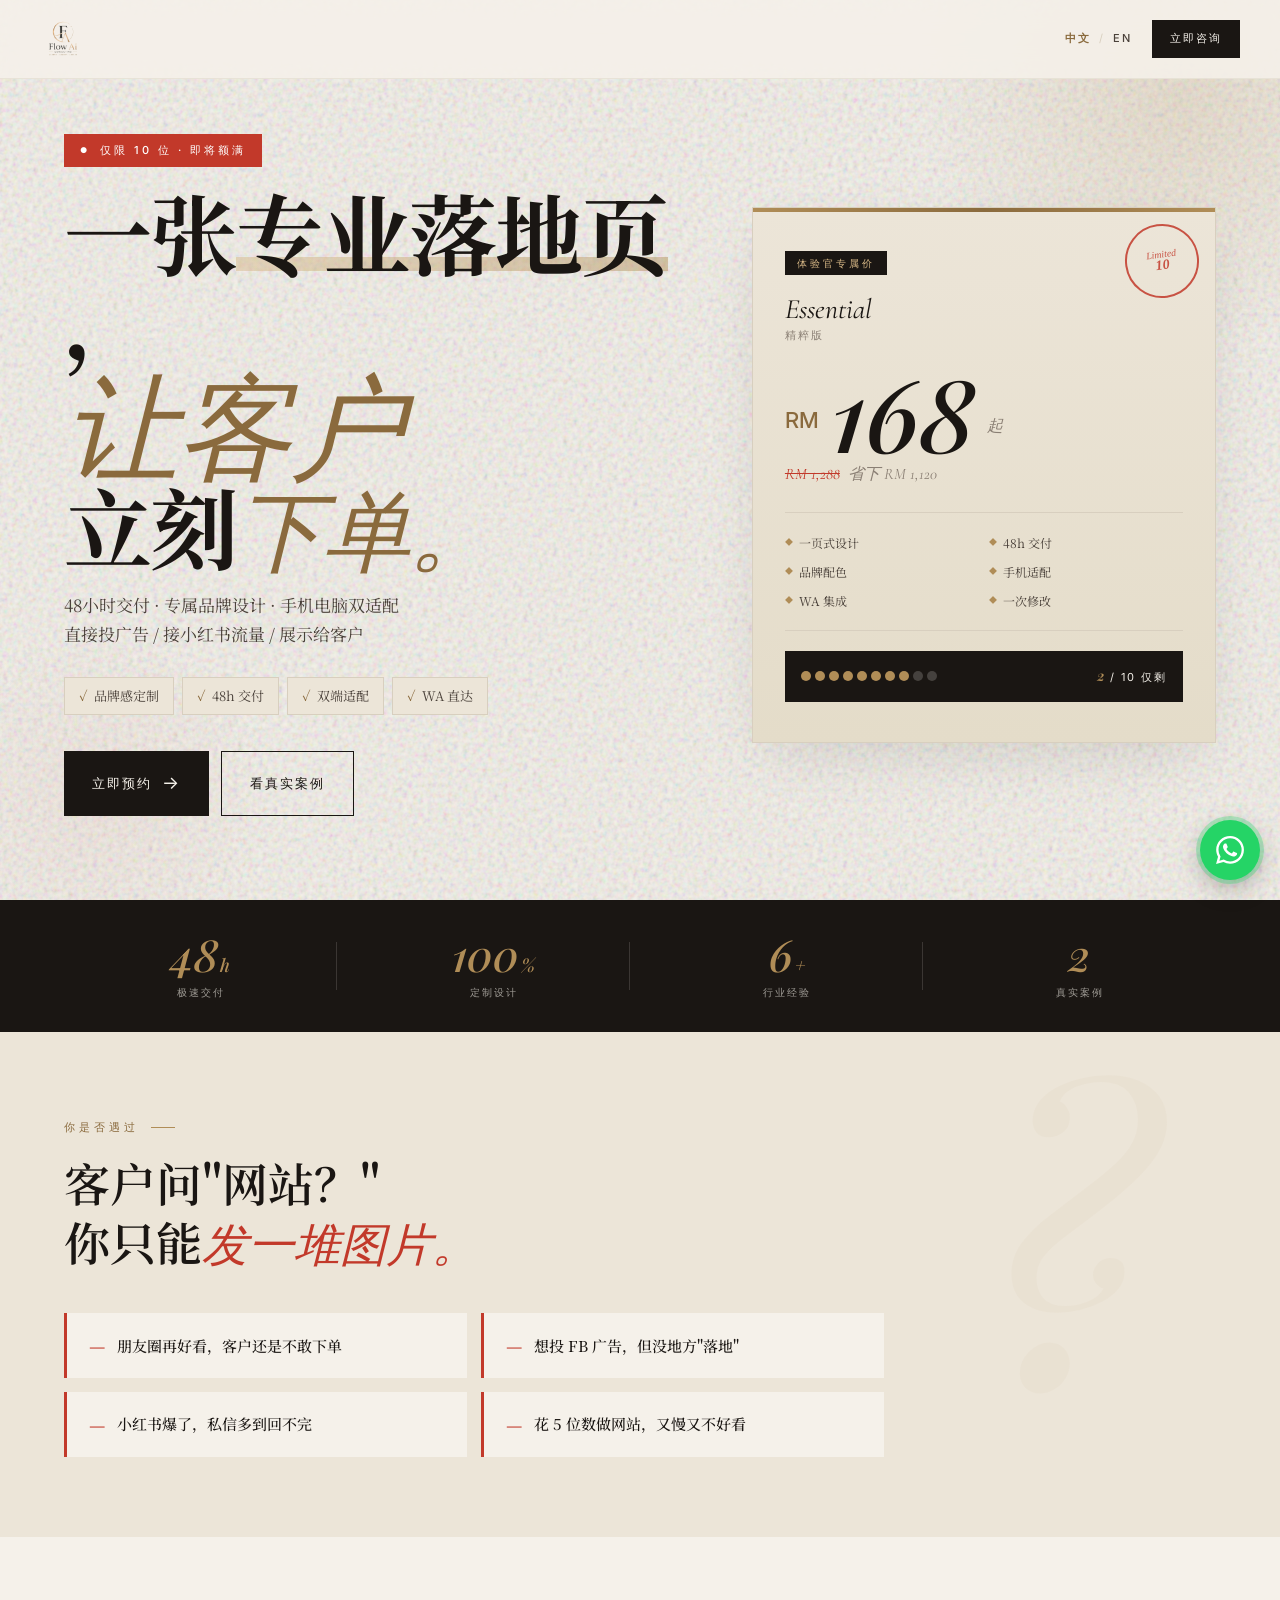
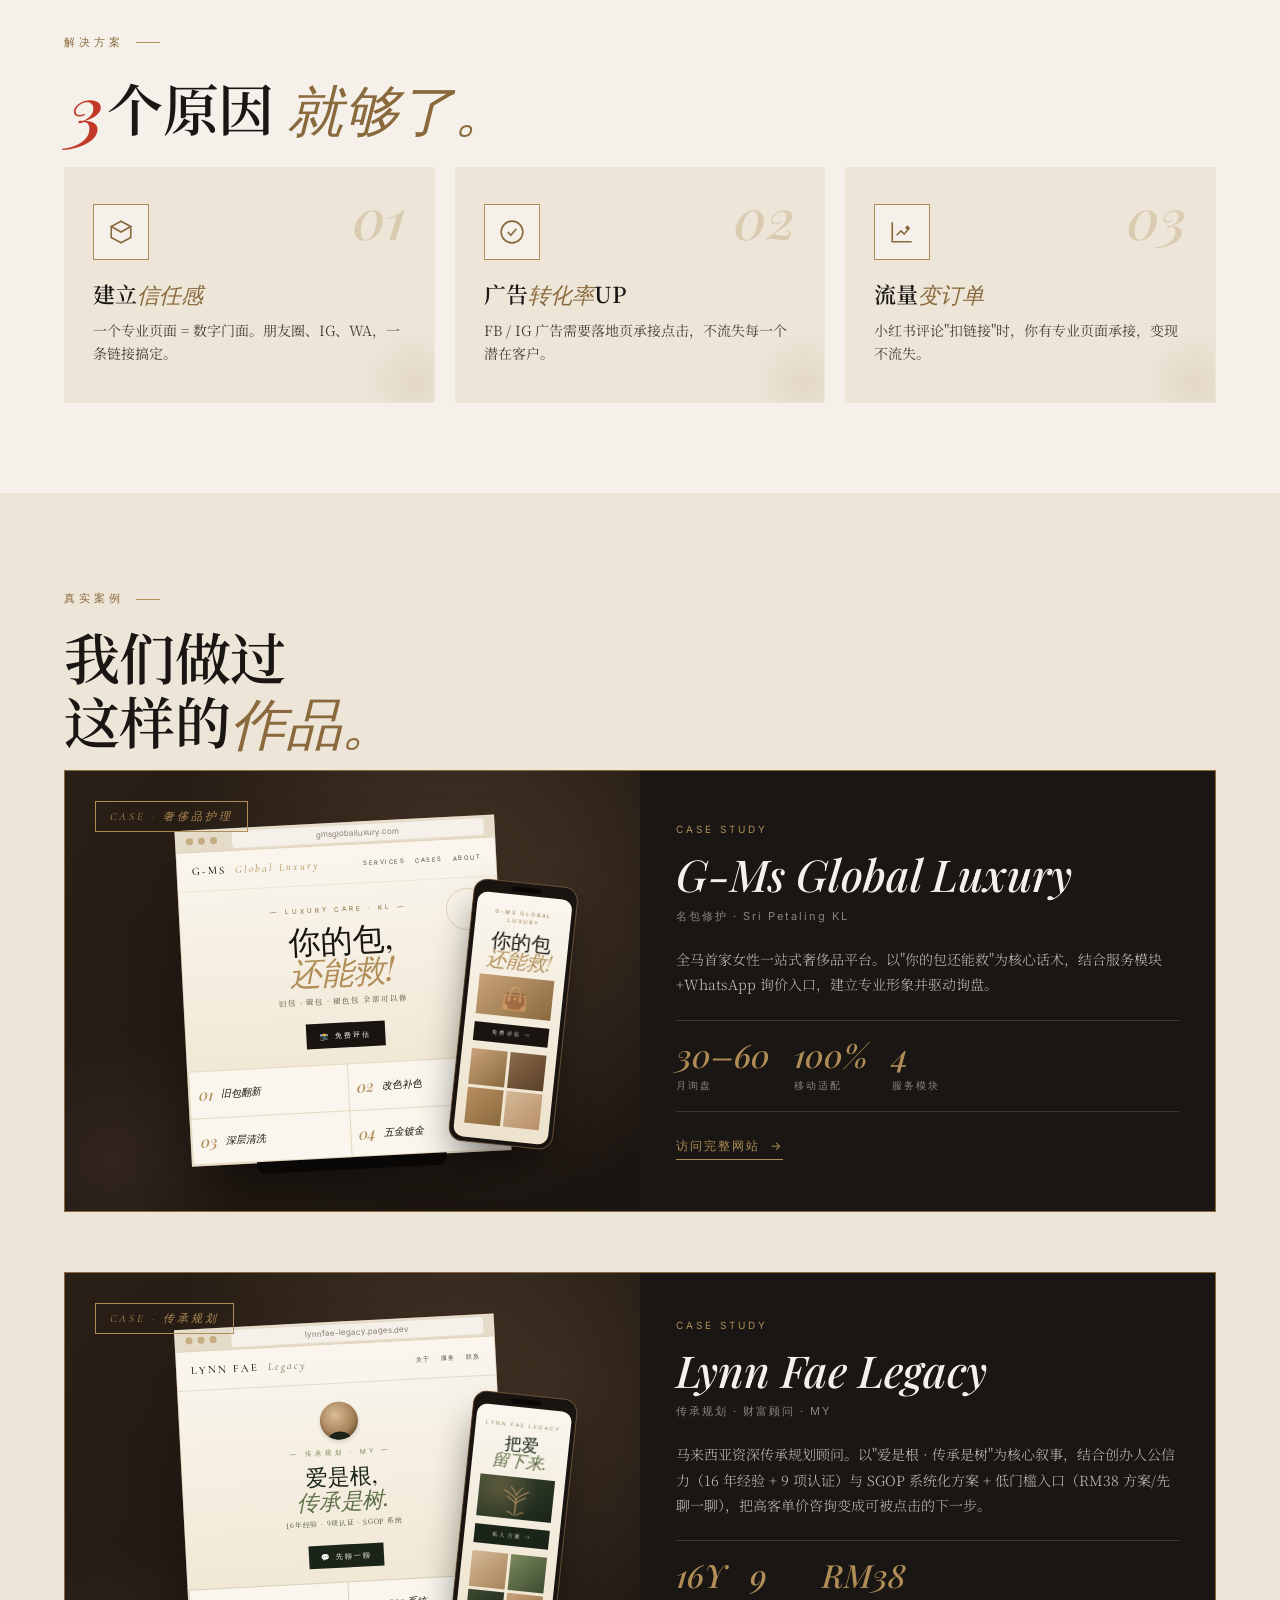
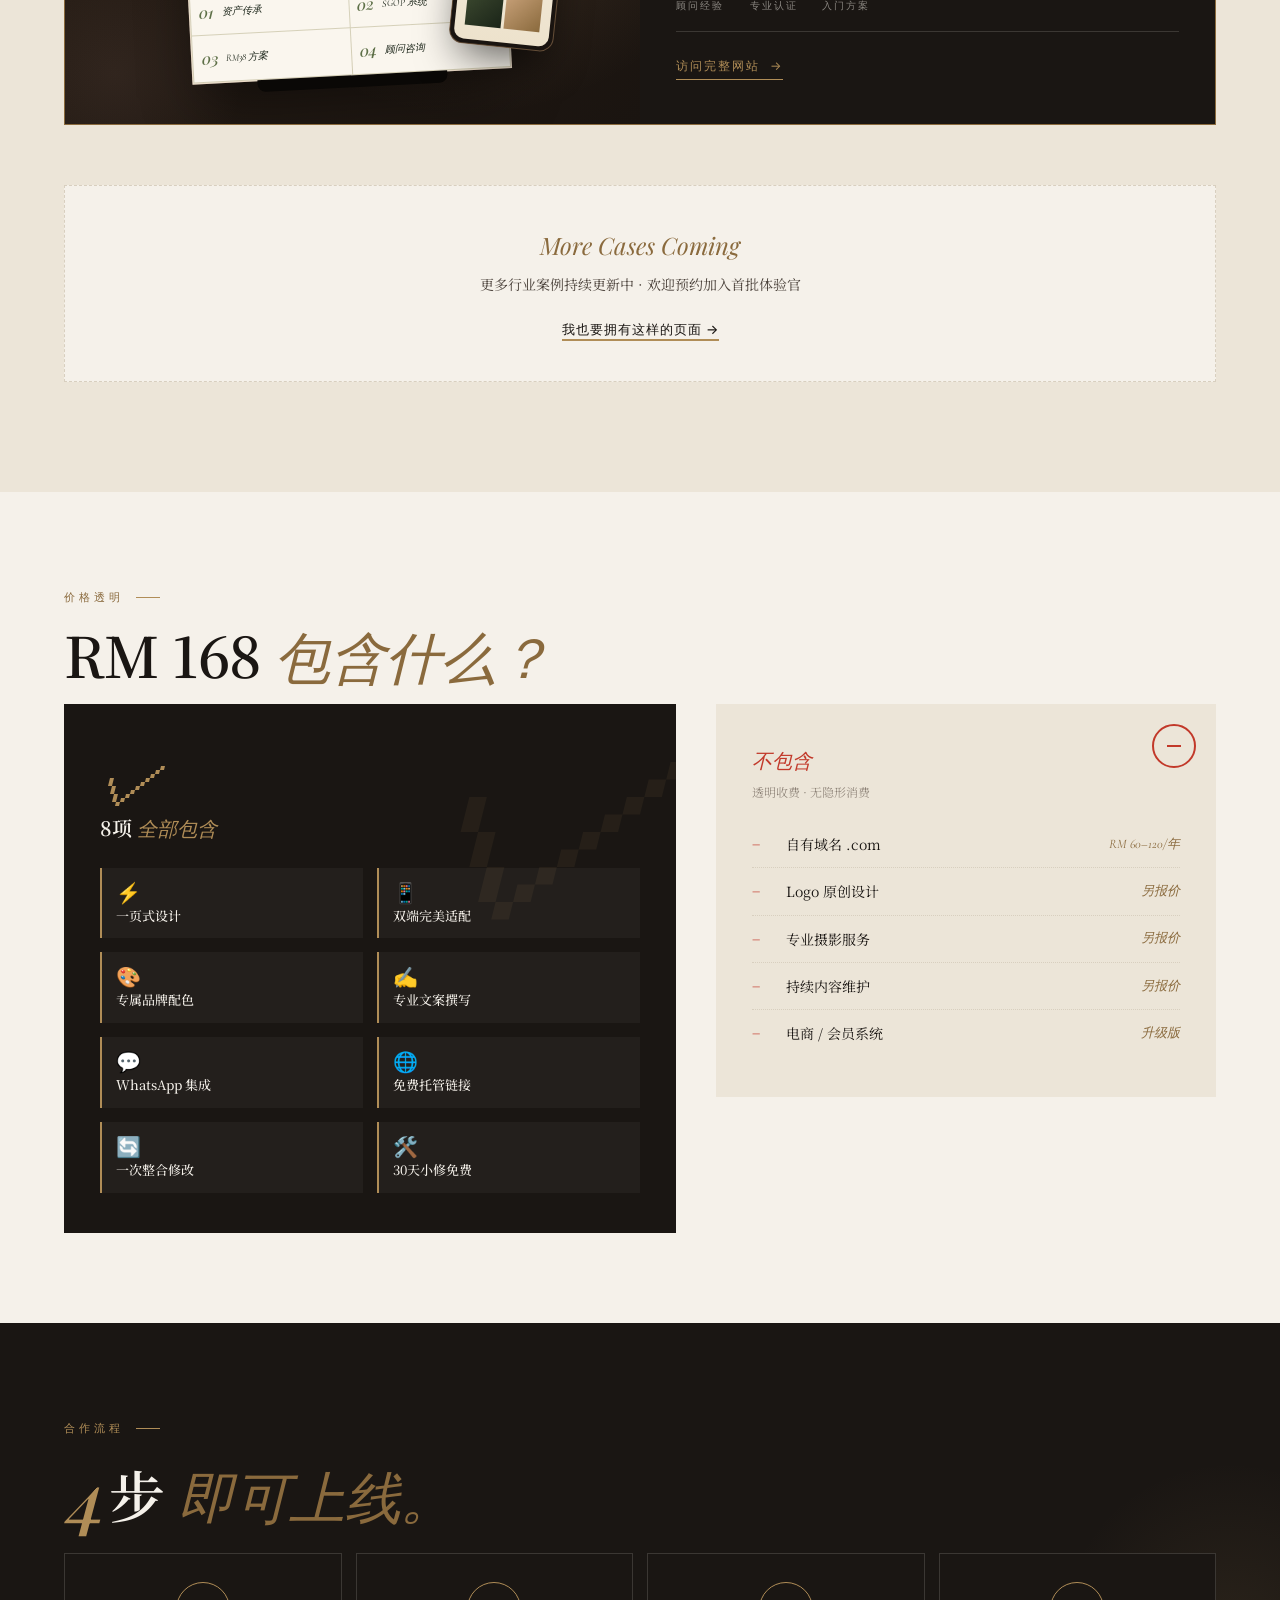
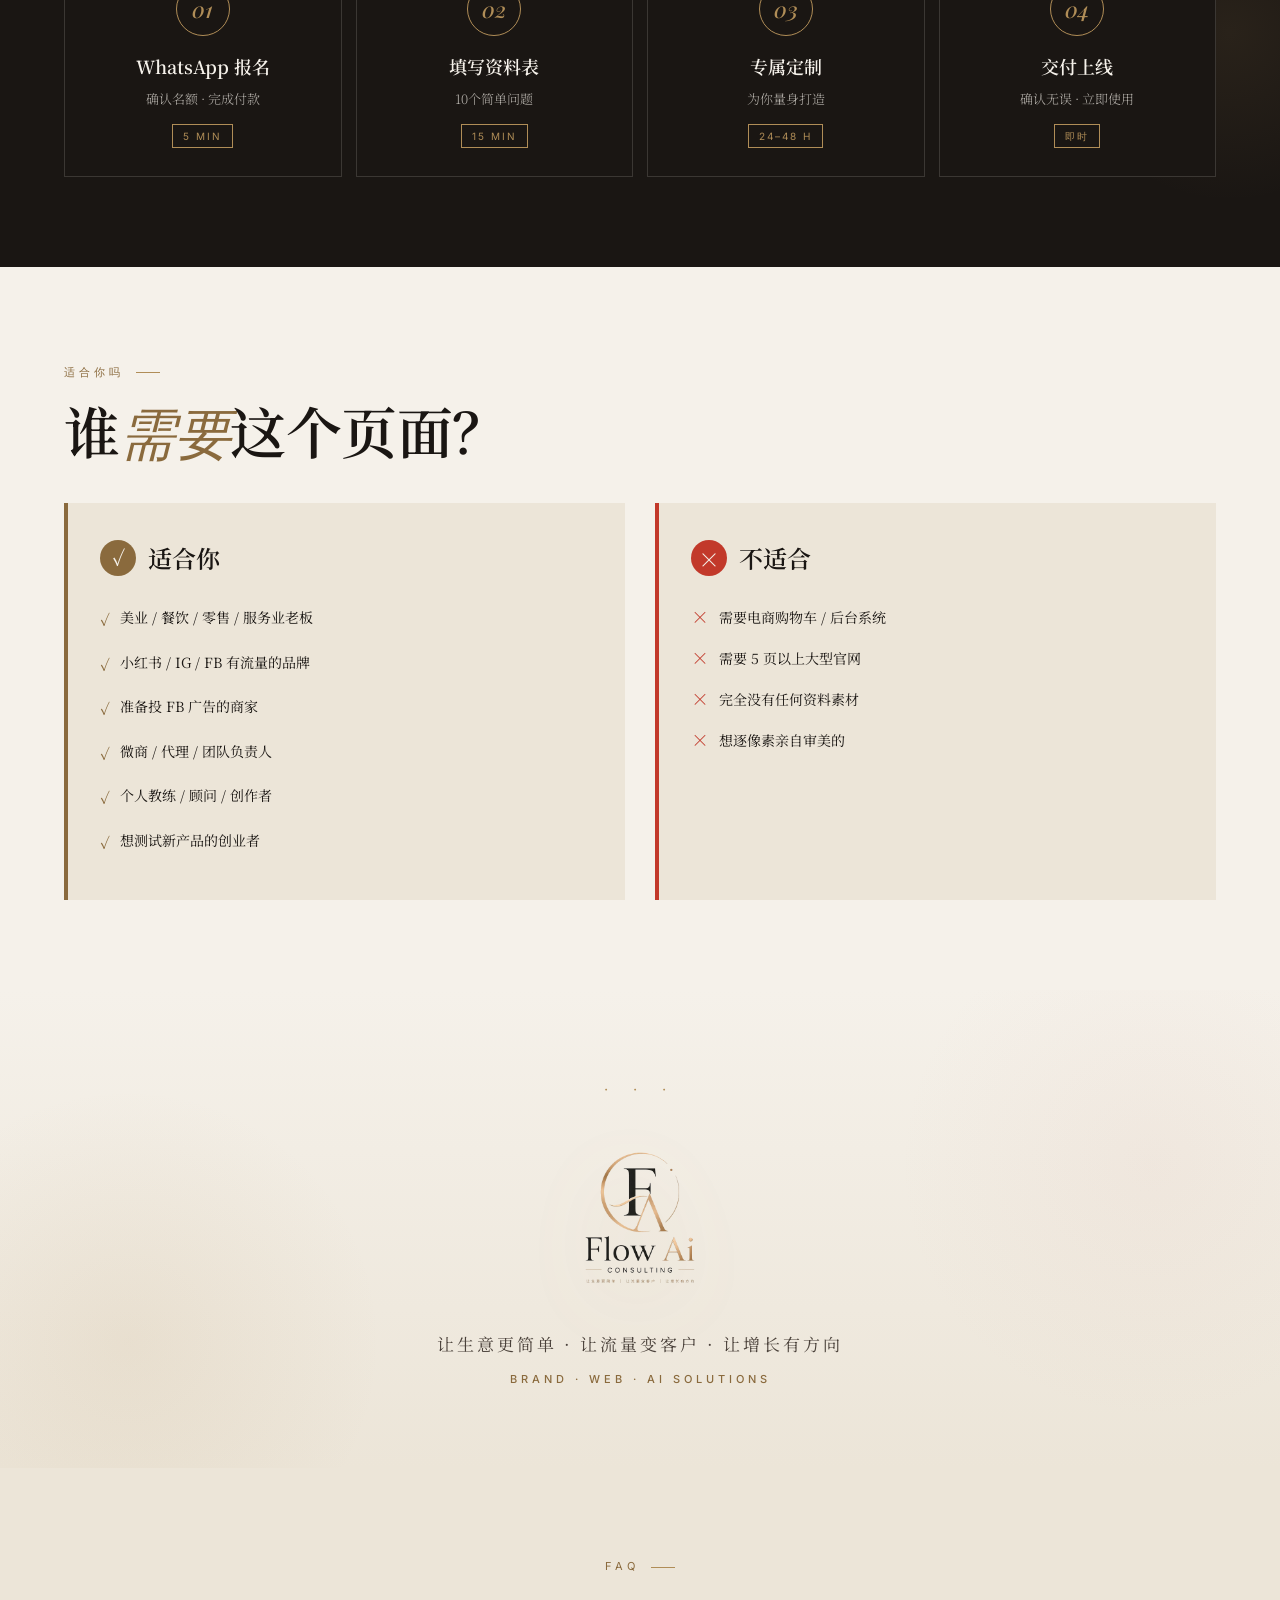
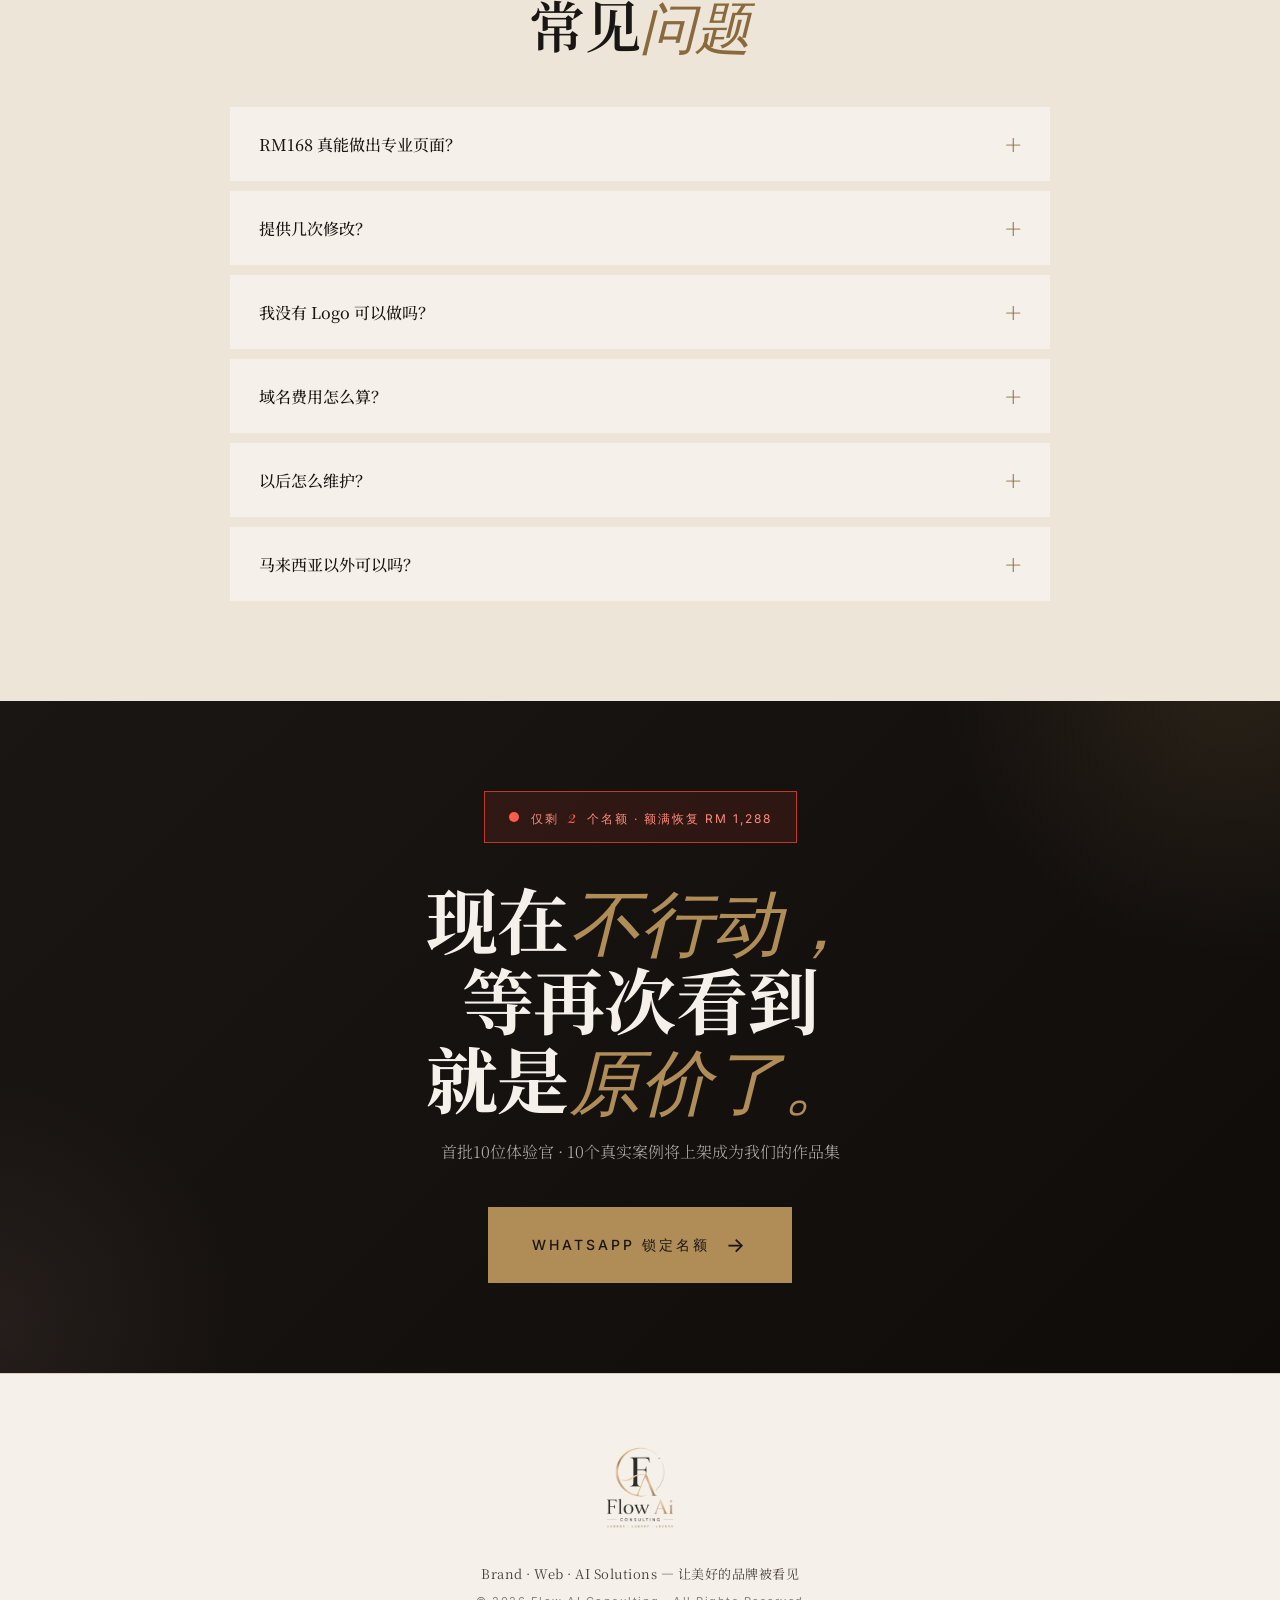
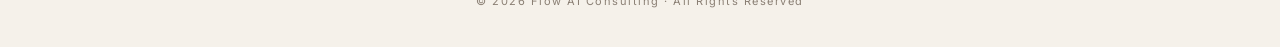
==== commit ea419e76: "fix(showcase): cache-bust styles.css + upgrade Lynn Fae mockup - Bump styles.css?v=2 → v=3 so new .l" ====
--- a/index.html
+++ b/index.html
@@ -55,7 +55,7 @@
 <link href="https://fonts.googleapis.com/css2?family=Cormorant+Garamond:ital,wght@0,400;0,500;0,600;1,400;1,500&family=Noto+Serif+SC:wght@400;500;600;700;900&family=Inter:wght@300;400;500;600&family=Playfair+Display:ital,wght@0,400;0,500;0,700;1,400&display=swap" rel="stylesheet">
 
 <!-- Stylesheet -->
-<link rel="stylesheet" href="css/styles.css?v=2">
+<link rel="stylesheet" href="css/styles.css?v=3">
 
 <!--
   ================================================================
@@ -317,6 +317,7 @@
                 <div class="lf-d-menu"><span>关于</span><span>服务</span><span>联系</span></div>
               </div>
               <div class="lf-d-hero">
+                <div class="lf-d-portrait"></div>
                 <div class="lf-d-tag">— 传承规划 · MY —</div>
                 <div class="lf-d-title">爱是根,<br><em>传承是树.</em></div>
                 <div class="lf-d-sub">16年经验 · 9项认证 · SGOP 系统</div>
--- a/css/styles.css
+++ b/css/styles.css
@@ -321,33 +321,39 @@
 .gms-m-grid>div:nth-child(3){background:linear-gradient(135deg,#b88e60,#8a6a3d)}
 .gms-m-grid>div:nth-child(4){background:linear-gradient(135deg,#d4b896,#b89068)}
 
-/* Lynn Fae mockup — same frame, slightly differentiated palette (warm earth + soft sage accent) */
-.lf-d-nav{display:flex;justify-content:space-between;align-items:center;padding:10px 14px;border-bottom:1px solid rgba(176,141,87,.15)}
-.lf-d-logo{font-family:'Cormorant Garamond',serif;font-size:11px;font-weight:500;letter-spacing:2px;color:#1a1410}
-.lf-d-logo em{font-style:italic;color:#b08d57;font-weight:400;margin-left:4px}
-.lf-d-menu{display:flex;gap:10px;font-family:'Inter',sans-serif;font-size:6px;letter-spacing:1.5px;color:#5a4e40;text-transform:uppercase}
-.lf-d-hero{padding:20px 14px 16px;text-align:center;position:relative}
-.lf-d-hero::before{content:'';position:absolute;top:10px;right:10px;width:40px;height:40px;border:1px solid rgba(176,141,87,.3);border-radius:50%}
-.lf-d-tag{font-family:'Inter',sans-serif;font-size:6.5px;letter-spacing:3px;color:#8a6a3d;margin-bottom:8px}
-.lf-d-title{font-family:'Playfair Display',serif;font-size:26px;line-height:1.05;font-weight:400;margin-bottom:8px;color:#1a1410}
-.lf-d-title em{font-style:italic;color:#b08d57;font-weight:500}
-.lf-d-sub{font-size:7.5px;color:#5a4e40;margin-bottom:12px;letter-spacing:1px}
-.lf-d-btn{display:inline-block;padding:7px 14px;background:#1a1410;color:#faf6ee;font-size:7px;letter-spacing:2px;font-family:'Inter',sans-serif}
-.lf-d-services{display:grid;grid-template-columns:repeat(2,1fr);gap:1px;background:rgba(176,141,87,.15);padding:1px}
-.lf-d-s{background:#faf6ee;padding:10px 8px;font-family:'Cormorant Garamond',serif;font-size:10px;color:#1a1410;display:flex;align-items:center;gap:8px;font-style:italic}
-.lf-d-s span{font-family:'Playfair Display',serif;font-style:italic;font-size:16px;color:#b08d57;font-weight:500}
-
-.lf-m-tag{font-family:'Inter',sans-serif;font-size:5px;letter-spacing:2px;color:#8a6a3d;text-align:center;margin-bottom:6px}
-.lf-m-title{font-family:'Playfair Display',serif;font-size:18px;line-height:1;text-align:center;font-weight:400;margin-bottom:8px}
-.lf-m-title em{font-style:italic;color:#b08d57}
-.lf-m-img{height:40px;background:linear-gradient(135deg,#a8b58a,#5e7048);margin-bottom:8px;position:relative;overflow:hidden}
-.lf-m-img::after{content:'🌳';position:absolute;inset:0;display:flex;align-items:center;justify-content:center;font-size:22px;opacity:.7}
-.lf-m-btn{background:#1a1410;color:#faf6ee;text-align:center;padding:5px;font-size:5.5px;letter-spacing:1.5px;margin-bottom:8px}
+/* Lynn Fae mockup — same frame, palette echoes the real lynnfae-legacy site (warm cream + deep evergreen + gold) */
+.lf-d-nav{display:flex;justify-content:space-between;align-items:center;padding:10px 14px;border-bottom:1px solid rgba(94,112,72,.18)}
+.lf-d-logo{font-family:'Cormorant Garamond',serif;font-size:11px;font-weight:500;letter-spacing:2px;color:#1a2418}
+.lf-d-logo em{font-style:italic;color:#5e7048;font-weight:400;margin-left:4px}
+.lf-d-menu{display:flex;gap:10px;font-family:'Inter',sans-serif;font-size:6px;letter-spacing:1.5px;color:#4a5440;text-transform:uppercase}
+.lf-d-hero{padding:18px 14px 14px;text-align:center;position:relative}
+.lf-d-portrait{width:38px;height:38px;border-radius:50%;margin:0 auto 8px;background:radial-gradient(circle at 40% 35%,#d8bb96 0%,#a8845a 55%,#5e4628 100%);box-shadow:inset 0 -3px 5px rgba(0,0,0,.18),0 2px 4px rgba(0,0,0,.15);position:relative;overflow:hidden}
+.lf-d-portrait::after{content:'';position:absolute;left:50%;bottom:-6px;width:22px;height:14px;background:#1a2418;border-radius:50% 50% 0 0;transform:translateX(-50%)}
+.lf-d-tag{font-family:'Inter',sans-serif;font-size:6.5px;letter-spacing:3px;color:#7a8a5c;margin-bottom:6px}
+.lf-d-title{font-family:'Playfair Display',serif;font-size:22px;line-height:1.1;font-weight:400;margin-bottom:6px;color:#1a2418}
+.lf-d-title em{font-style:italic;color:#5e7048;font-weight:500}
+.lf-d-sub{font-size:7px;color:#4a5440;margin-bottom:10px;letter-spacing:.8px}
+.lf-d-btn{display:inline-block;padding:6px 12px;background:#1a2418;color:#f5f1e8;font-size:7px;letter-spacing:2px;font-family:'Inter',sans-serif}
+.lf-d-services{display:grid;grid-template-columns:repeat(2,1fr);gap:1px;background:rgba(94,112,72,.18);padding:1px}
+.lf-d-s{background:#faf6ee;padding:10px 8px;font-family:'Cormorant Garamond',serif;font-size:10px;color:#1a2418;display:flex;align-items:center;gap:8px;font-style:italic}
+.lf-d-s span{font-family:'Playfair Display',serif;font-style:italic;font-size:16px;color:#5e7048;font-weight:500}
+
+.lf-m-tag{font-family:'Inter',sans-serif;font-size:5px;letter-spacing:2px;color:#7a8a5c;text-align:center;margin-bottom:6px}
+.lf-m-title{font-family:'Playfair Display',serif;font-size:17px;line-height:1;text-align:center;font-weight:400;margin-bottom:8px;color:#1a2418}
+.lf-m-title em{font-style:italic;color:#5e7048}
+.lf-m-img{height:42px;background:linear-gradient(135deg,#3d4a30 0%,#1a2418 100%);margin-bottom:8px;position:relative;overflow:hidden}
+.lf-m-img::before{content:'';position:absolute;inset:0;background:radial-gradient(circle at 30% 30%,rgba(212,165,116,.25),transparent 60%)}
+.lf-m-img::after{
+  content:'';position:absolute;inset:0;
+  background-image:url("data:image/svg+xml;utf8,<svg xmlns='http://www.w3.org/2000/svg' viewBox='0 0 60 42'><g fill='none' stroke='%23d4a574' stroke-width='1' stroke-linecap='round'><path d='M30 38 L30 22'/><path d='M30 22 C26 18 22 16 18 14 M30 22 C34 18 38 16 42 14 M30 26 C27 23 24 22 21 20 M30 26 C33 23 36 22 39 20 M30 18 C28 14 26 12 24 10 M30 18 C32 14 34 12 36 10'/><path d='M28 38 C26 36 24 35 22 35 M32 38 C34 36 36 35 38 35'/></g></svg>");
+  background-size:contain;background-position:center;background-repeat:no-repeat;opacity:.95;
+}
+.lf-m-btn{background:#1a2418;color:#f5f1e8;text-align:center;padding:5px;font-size:5.5px;letter-spacing:1.5px;margin-bottom:8px}
 .lf-m-grid{display:grid;grid-template-columns:1fr 1fr;gap:3px}
-.lf-m-grid>div{aspect-ratio:1;background:linear-gradient(135deg,#c9a27a,#8a6a3d)}
-.lf-m-grid>div:nth-child(2){background:linear-gradient(135deg,#a8b58a,#7a8a5c)}
-.lf-m-grid>div:nth-child(3){background:linear-gradient(135deg,#d4b896,#b89068)}
-.lf-m-grid>div:nth-child(4){background:linear-gradient(135deg,#7a8a5c,#5e7048)}
+.lf-m-grid>div{aspect-ratio:1;background:linear-gradient(135deg,#d4b896,#a8845a);display:flex;align-items:center;justify-content:center;font-family:'Playfair Display',serif;font-style:italic;font-size:11px;color:#5e4628}
+.lf-m-grid>div:nth-child(2){background:linear-gradient(135deg,#7a8a5c,#3d4a30);color:#f5f1e8}
+.lf-m-grid>div:nth-child(3){background:linear-gradient(135deg,#3d4a30,#1a2418);color:#d4a574}
+.lf-m-grid>div:nth-child(4){background:linear-gradient(135deg,#c9a27a,#8a6a3d);color:#1a2418}
 
 @media(max-width:500px){.device-desktop{width:240px}.device-mobile{width:80px;right:10px}}
 
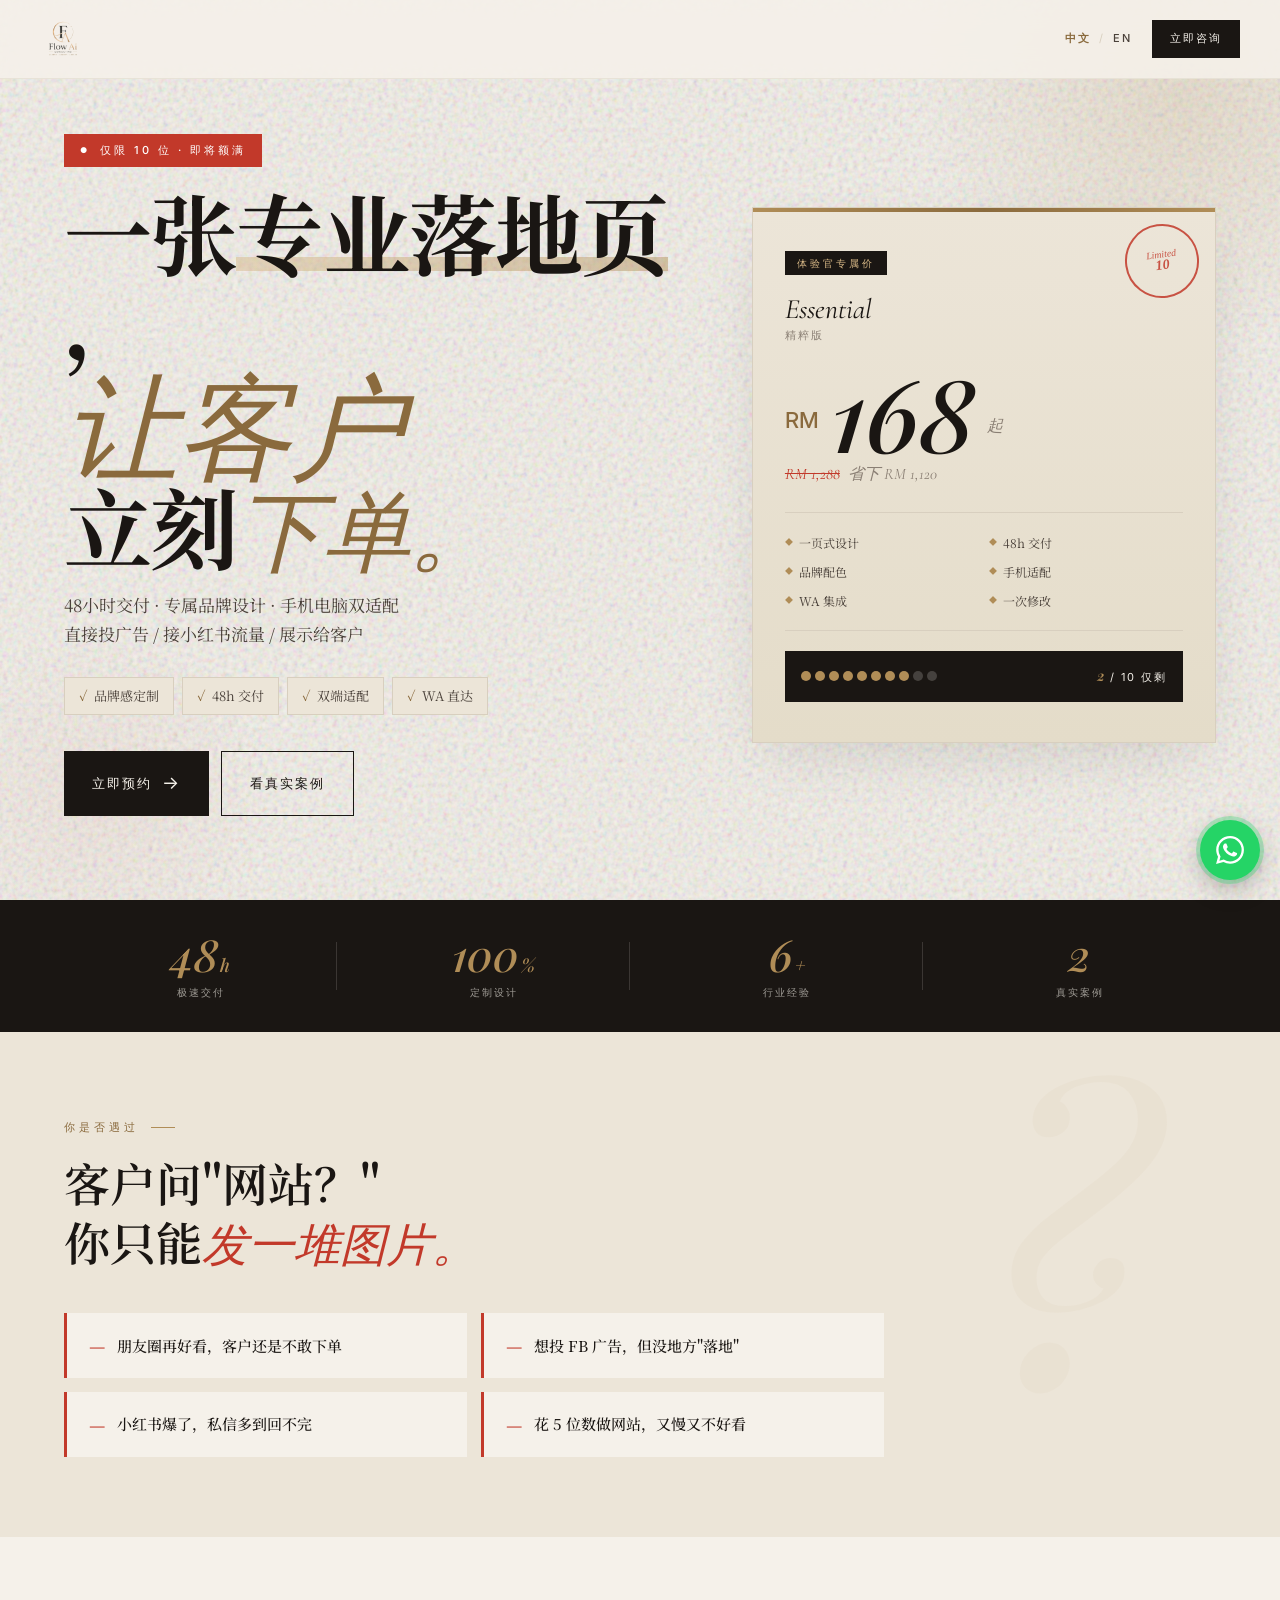
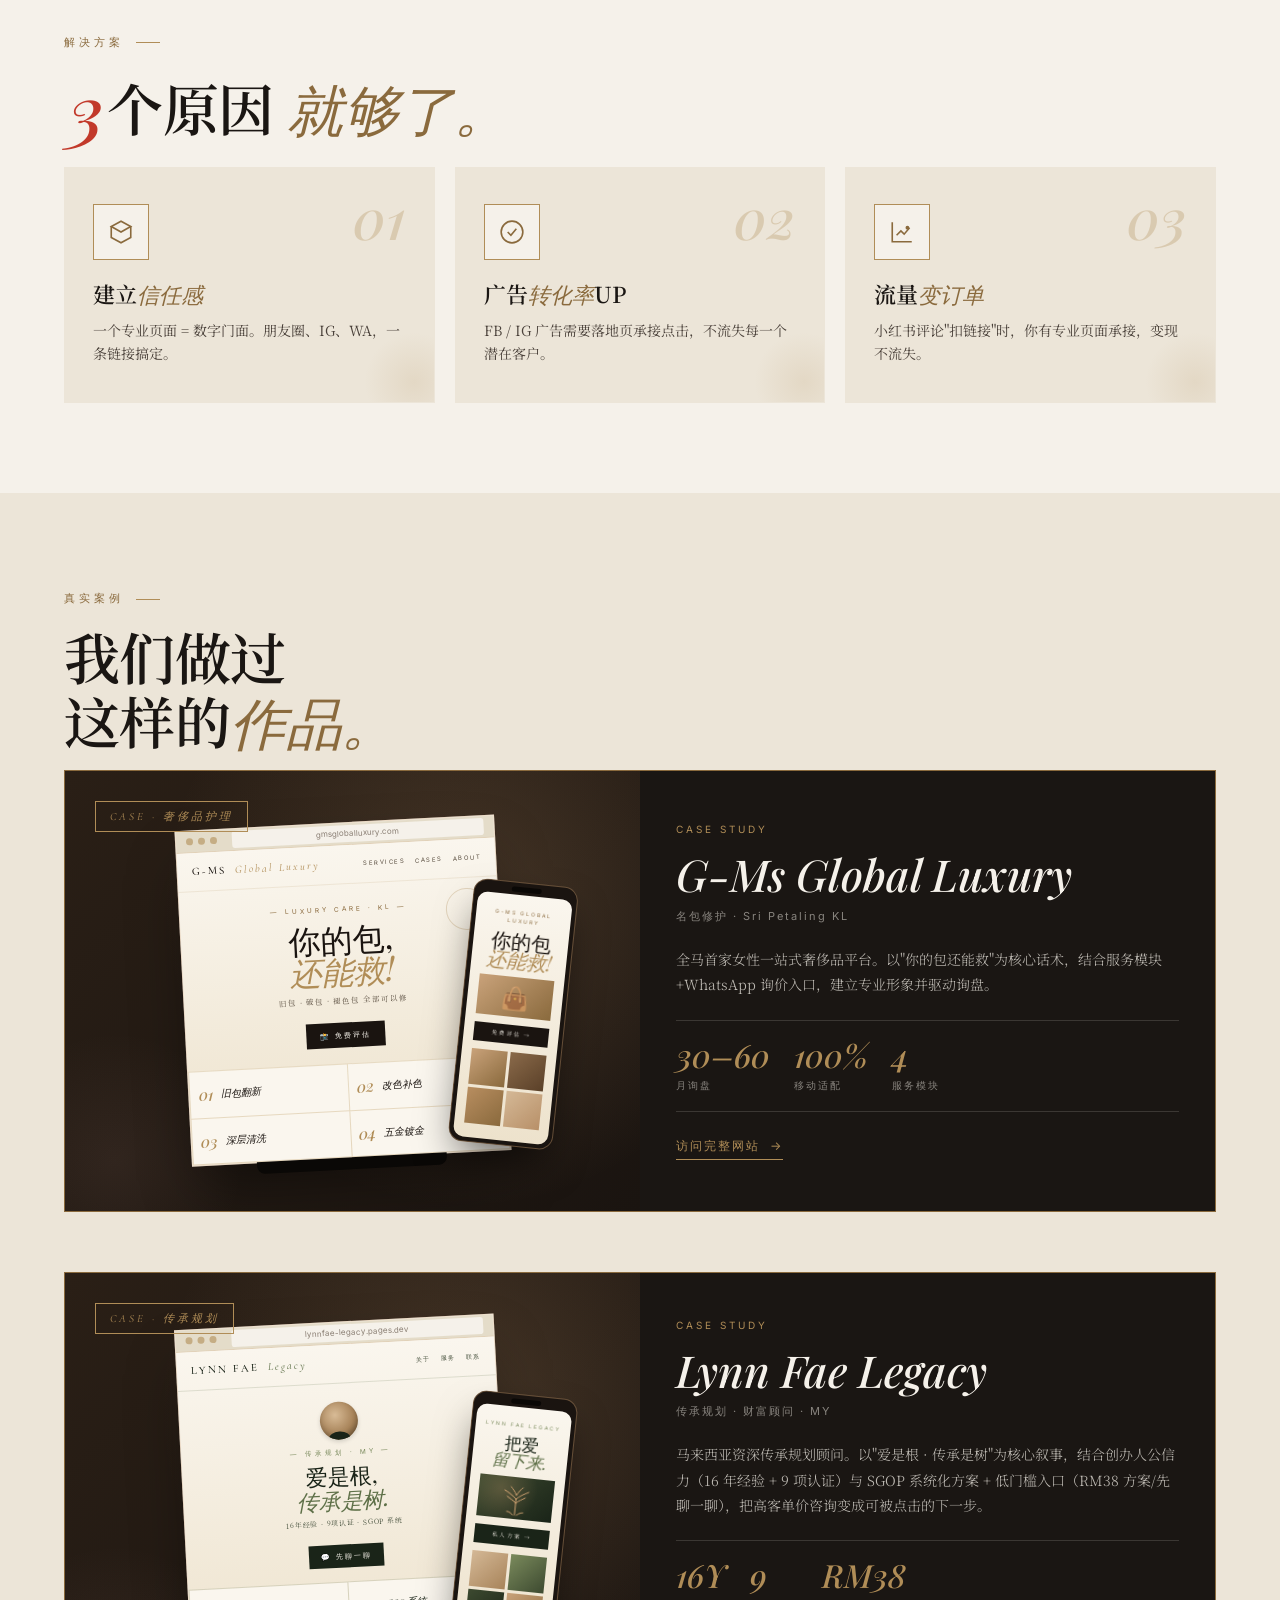
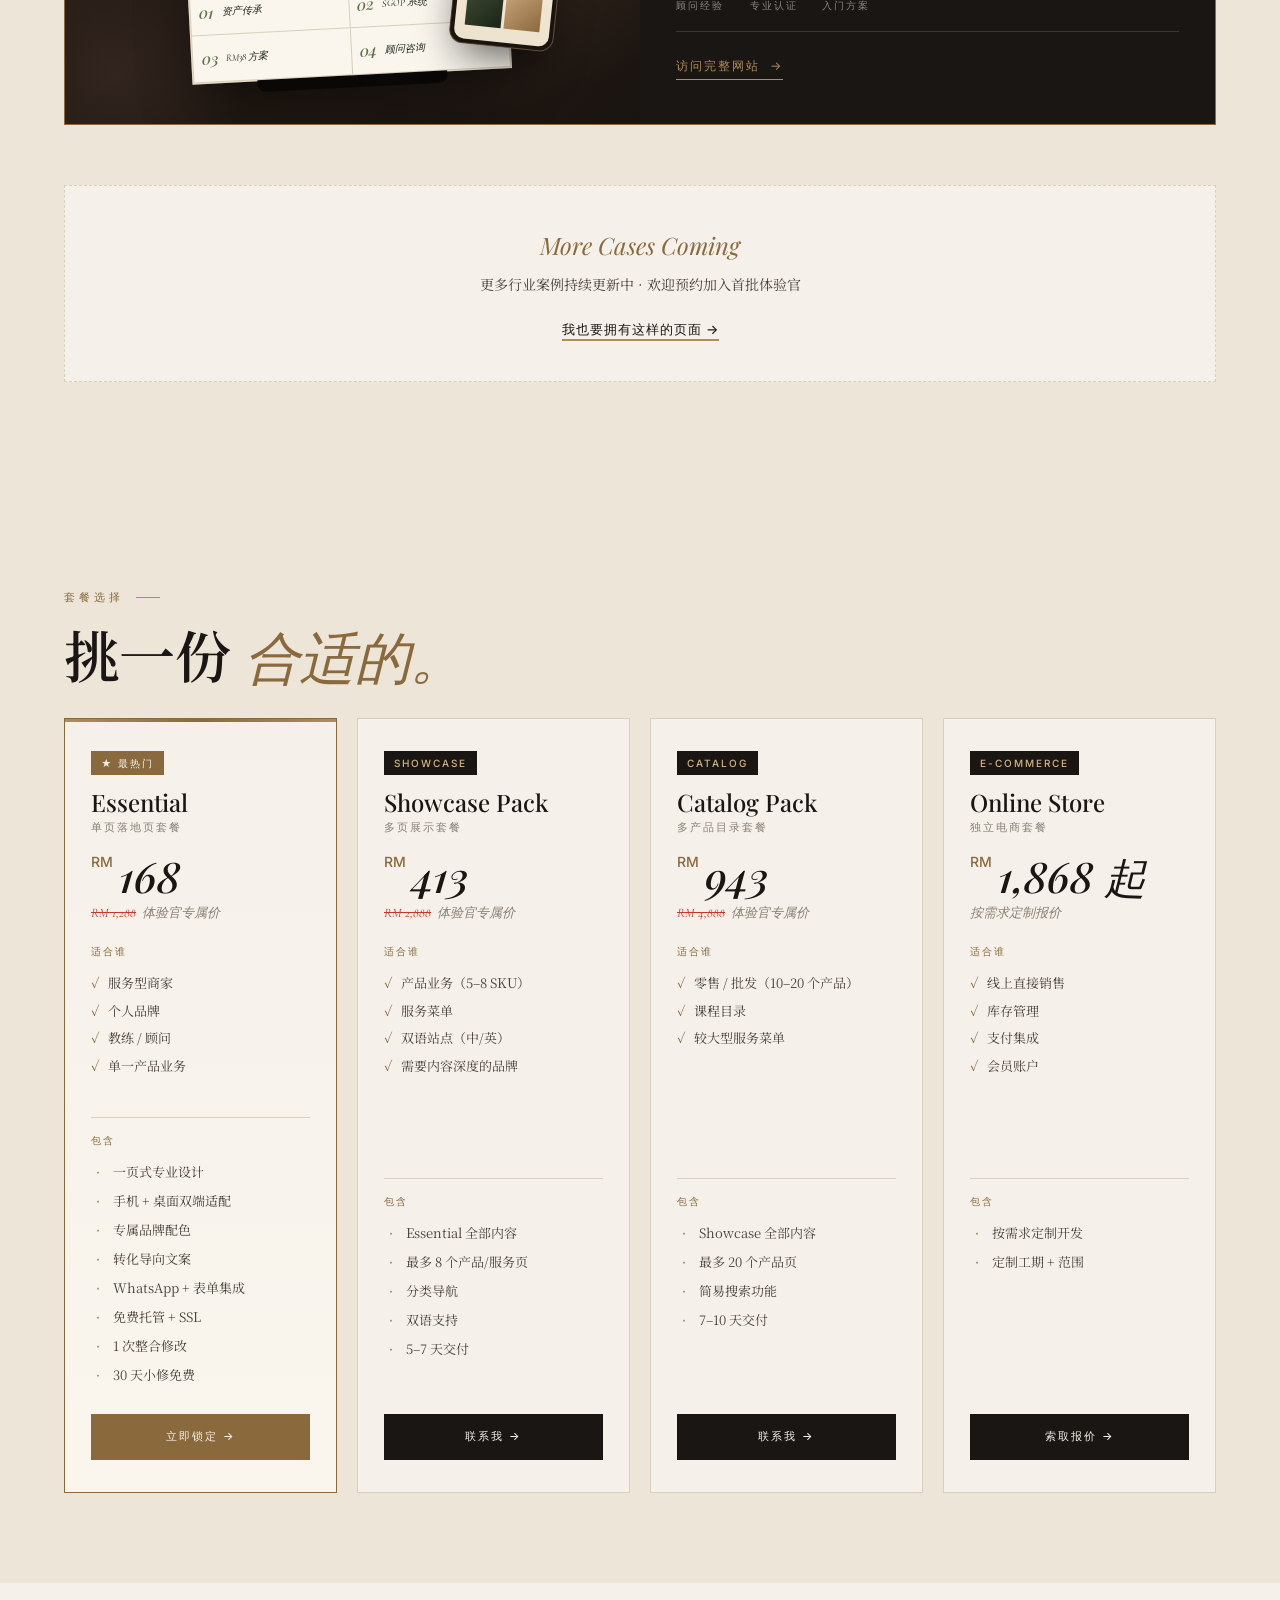
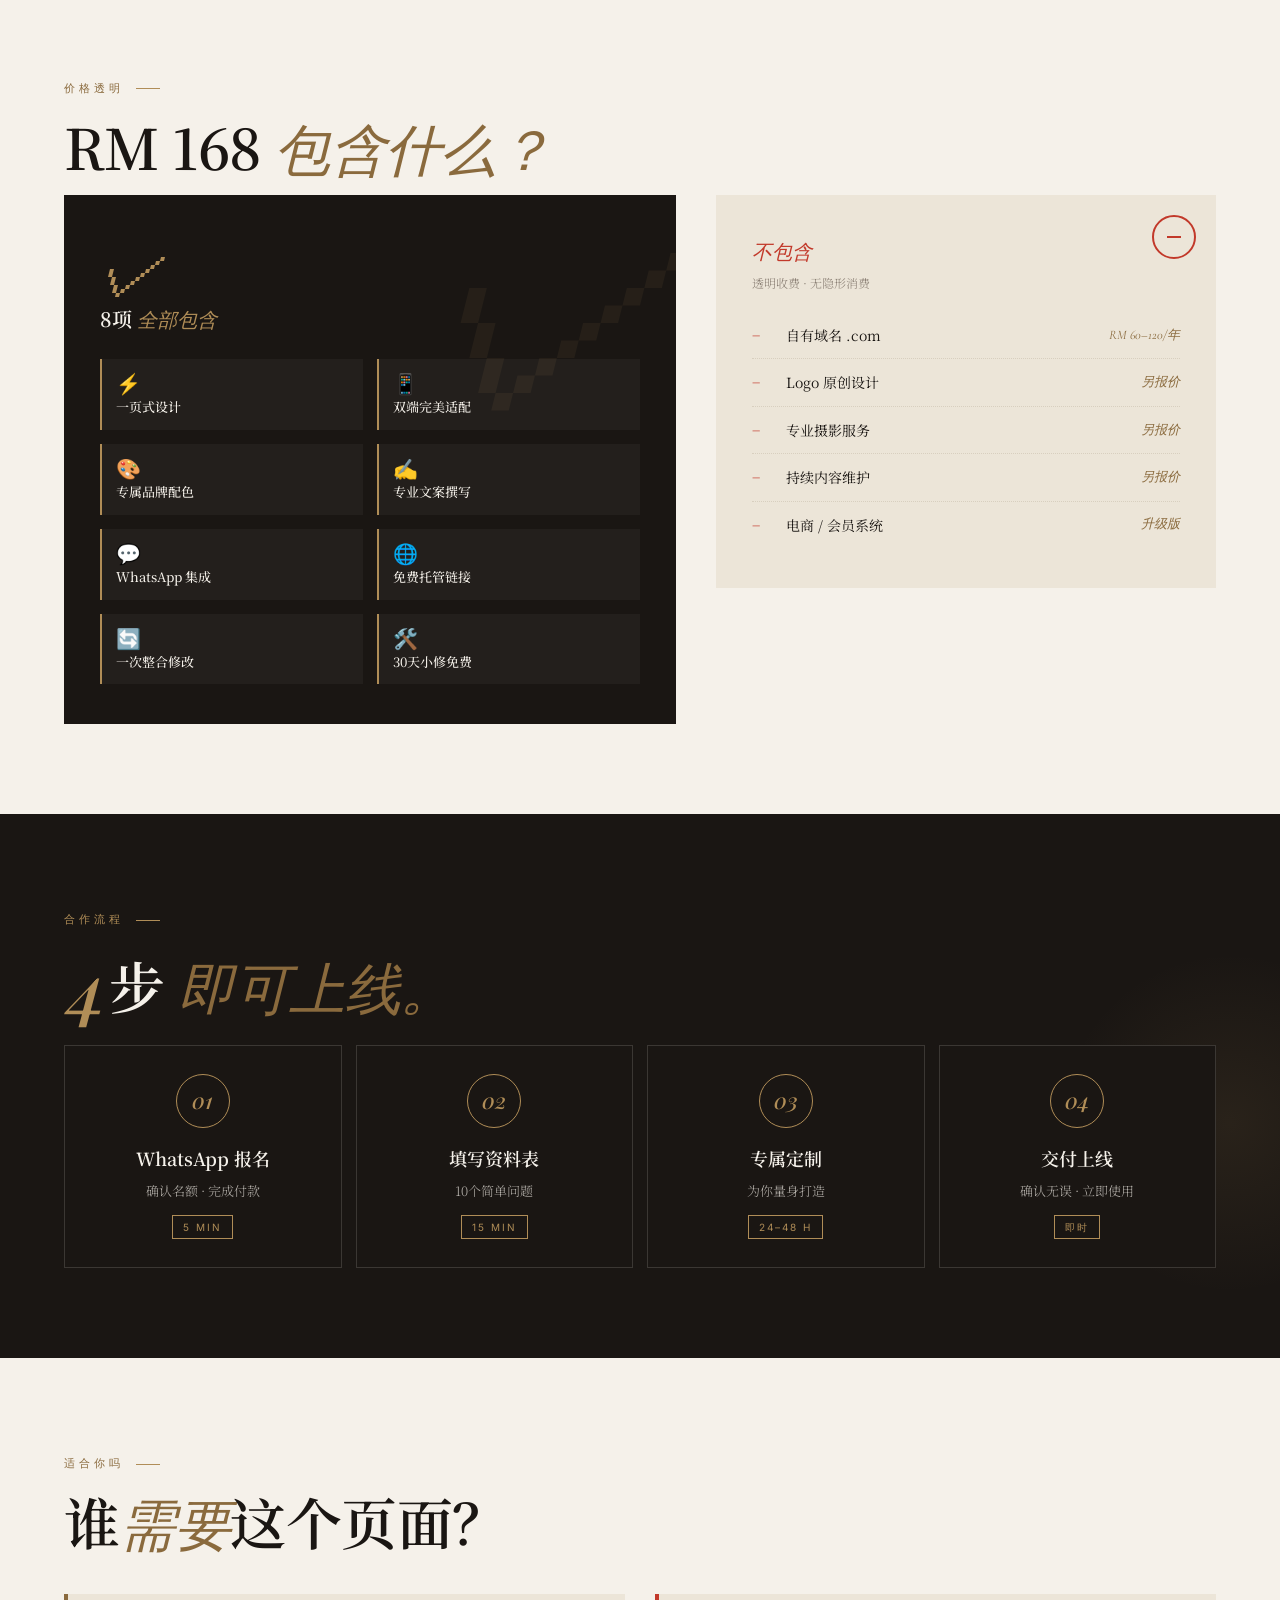
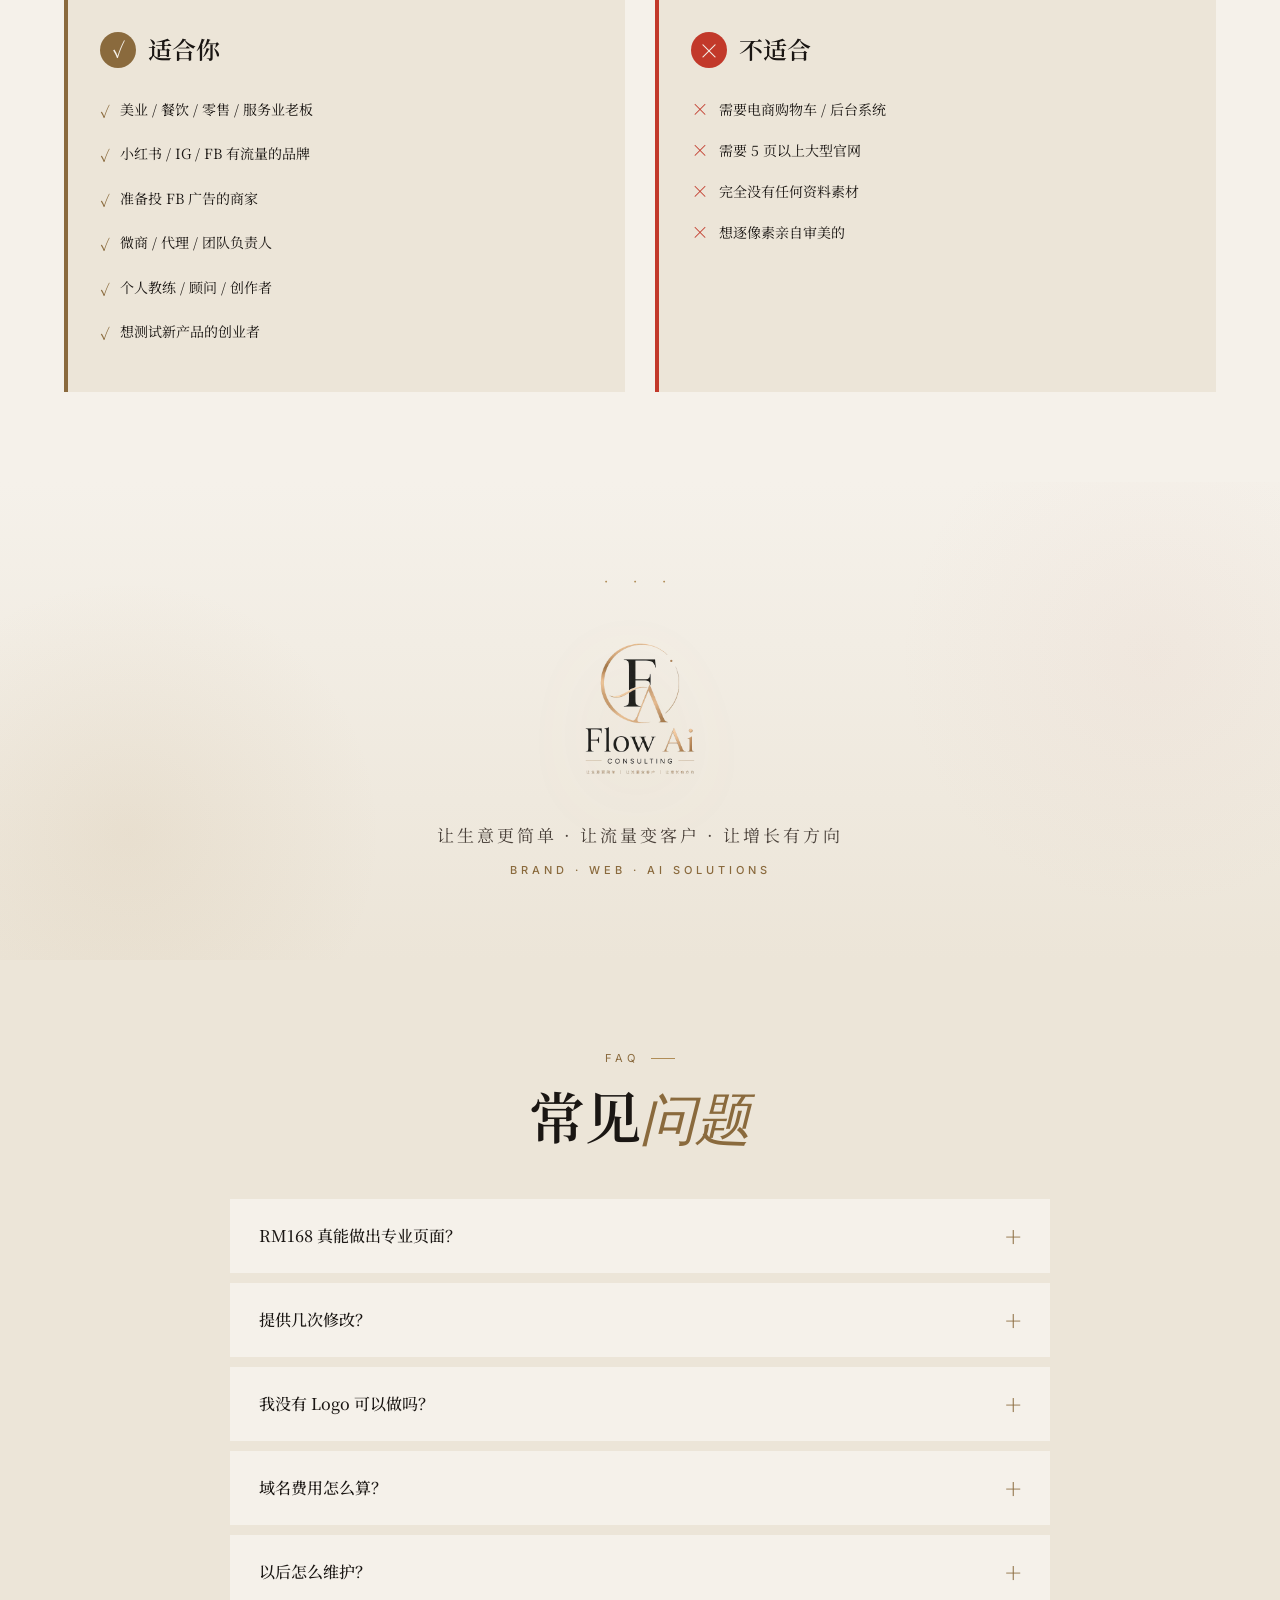
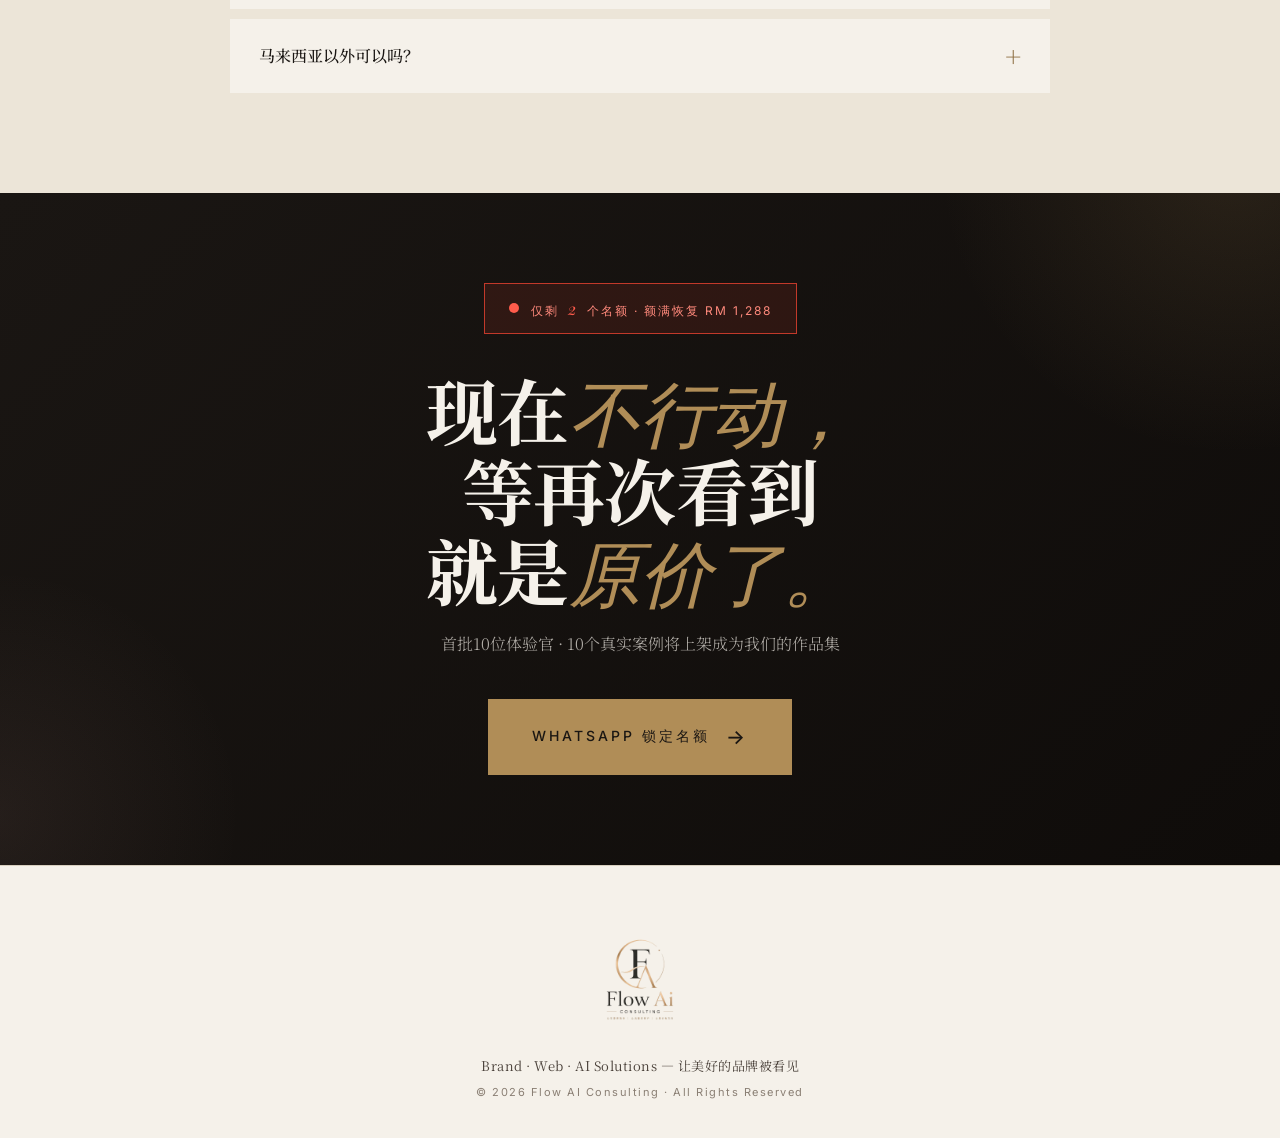
==== commit 16c45d18: "feat(zh): add 4-tier comparison + remove Add-on services (en) - zh: new Tiers section (Essential RM1" ====
--- a/index.html
+++ b/index.html
@@ -363,6 +363,118 @@
       <div class="mc-label">More Cases Coming</div>
       <p>更多行业案例持续更新中 · 欢迎预约加入首批体验官</p>
       <a href="https://wa.me/601133151341?text=%E7%9C%8B%E4%BA%86%20Flow%20AI%20%E7%9A%84%E6%A1%88%E4%BE%8B%EF%BC%8C%E6%88%91%E4%B9%9F%E6%83%B3%E5%81%9A%E8%BF%99%E6%A0%B7%E7%9A%84%E4%B8%93%E4%B8%9A%E8%90%BD%E5%9C%B0%E9%A1%B5%E3%80%82" target="_blank">我也要拥有这样的页面 →</a>
+    </div>
+  </div>
+</section>
+
+<!-- SERVICE TIERS -->
+<section class="tiers">
+  <div class="container">
+    <div class="section-label fade-up">套餐选择</div>
+    <h2 class="section-title fade-up">挑一份 <em>合适的。</em></h2>
+
+    <div class="tiers-grid">
+      <!-- Tier 01 -->
+      <div class="tier-card featured fade-up">
+        <span class="tier-badge">★ 最热门</span>
+        <h3>Essential</h3>
+        <div class="tier-line">单页落地页套餐</div>
+        <div class="tier-price"><span class="rm">RM</span>168</div>
+        <div class="tier-regular"><s>RM 1,288</s>体验官专属价</div>
+        <div class="tier-perfect-label">适合谁</div>
+        <ul>
+          <li>服务型商家</li>
+          <li>个人品牌</li>
+          <li>教练 / 顾问</li>
+          <li>单一产品业务</li>
+        </ul>
+        <div class="tier-incl-divider"></div>
+        <div class="tier-perfect-label">包含</div>
+        <ul class="tier-incl">
+          <li>一页式专业设计</li>
+          <li>手机 + 桌面双端适配</li>
+          <li>专属品牌配色</li>
+          <li>转化导向文案</li>
+          <li>WhatsApp + 表单集成</li>
+          <li>免费托管 + SSL</li>
+          <li>1 次整合修改</li>
+          <li>30 天小修免费</li>
+        </ul>
+        <a href="https://wa.me/601133151341?text=%E6%88%91%E8%A6%81%E9%94%81%E5%AE%9A%20Essential%20RM168%20%E4%BD%93%E9%AA%8C%E5%AE%98%E5%90%8D%E9%A2%9D%20%E2%9C%A8" target="_blank" class="tier-cta">立即锁定 →</a>
+      </div>
+
+      <!-- Tier 02 -->
+      <div class="tier-card fade-up">
+        <span class="tier-badge">Showcase</span>
+        <h3>Showcase Pack</h3>
+        <div class="tier-line">多页展示套餐</div>
+        <div class="tier-price"><span class="rm">RM</span>413</div>
+        <div class="tier-regular"><s>RM 2,888</s>体验官专属价</div>
+        <div class="tier-perfect-label">适合谁</div>
+        <ul>
+          <li>产品业务（5–8 SKU）</li>
+          <li>服务菜单</li>
+          <li>双语站点（中/英）</li>
+          <li>需要内容深度的品牌</li>
+        </ul>
+        <div class="tier-incl-divider"></div>
+        <div class="tier-perfect-label">包含</div>
+        <ul class="tier-incl">
+          <li>Essential 全部内容</li>
+          <li>最多 8 个产品/服务页</li>
+          <li>分类导航</li>
+          <li>双语支持</li>
+          <li>5–7 天交付</li>
+        </ul>
+        <a href="https://wa.me/601133151341?text=%E6%88%91%E6%83%B3%E4%BA%86%E8%A7%A3%20Showcase%20Pack%EF%BC%88RM413%EF%BC%89%E3%80%82" target="_blank" class="tier-cta">联系我 →</a>
+      </div>
+
+      <!-- Tier 03 -->
+      <div class="tier-card fade-up">
+        <span class="tier-badge">Catalog</span>
+        <h3>Catalog Pack</h3>
+        <div class="tier-line">多产品目录套餐</div>
+        <div class="tier-price"><span class="rm">RM</span>943</div>
+        <div class="tier-regular"><s>RM 4,888</s>体验官专属价</div>
+        <div class="tier-perfect-label">适合谁</div>
+        <ul>
+          <li>零售 / 批发（10–20 个产品）</li>
+          <li>课程目录</li>
+          <li>较大型服务菜单</li>
+        </ul>
+        <div class="tier-incl-divider"></div>
+        <div class="tier-perfect-label">包含</div>
+        <ul class="tier-incl">
+          <li>Showcase 全部内容</li>
+          <li>最多 20 个产品页</li>
+          <li>简易搜索功能</li>
+          <li>7–10 天交付</li>
+        </ul>
+        <a href="https://wa.me/601133151341?text=%E6%88%91%E6%83%B3%E4%BA%86%E8%A7%A3%20Catalog%20Pack%EF%BC%88RM943%EF%BC%89%E3%80%82" target="_blank" class="tier-cta">联系我 →</a>
+      </div>
+
+      <!-- Tier 04 -->
+      <div class="tier-card fade-up">
+        <span class="tier-badge">E-Commerce</span>
+        <h3>Online Store</h3>
+        <div class="tier-line">独立电商套餐</div>
+        <div class="tier-price"><span class="rm">RM</span>1,868 起</div>
+        <div class="tier-regular">按需求定制报价</div>
+        <div class="tier-perfect-label">适合谁</div>
+        <ul>
+          <li>线上直接销售</li>
+          <li>库存管理</li>
+          <li>支付集成</li>
+          <li>会员账户</li>
+        </ul>
+        <div class="tier-incl-divider"></div>
+        <div class="tier-perfect-label">包含</div>
+        <ul class="tier-incl">
+          <li>按需求定制开发</li>
+          <li>定制工期 + 范围</li>
+        </ul>
+        <a href="https://wa.me/601133151341?text=%E6%88%91%E6%83%B3%E8%A6%81%20Online%20Store%20%E5%A5%97%E9%A4%90%E7%9A%84%E6%8A%A5%E4%BB%B7%E3%80%82" target="_blank" class="tier-cta">索取报价 →</a>
+      </div>
     </div>
   </div>
 </section>
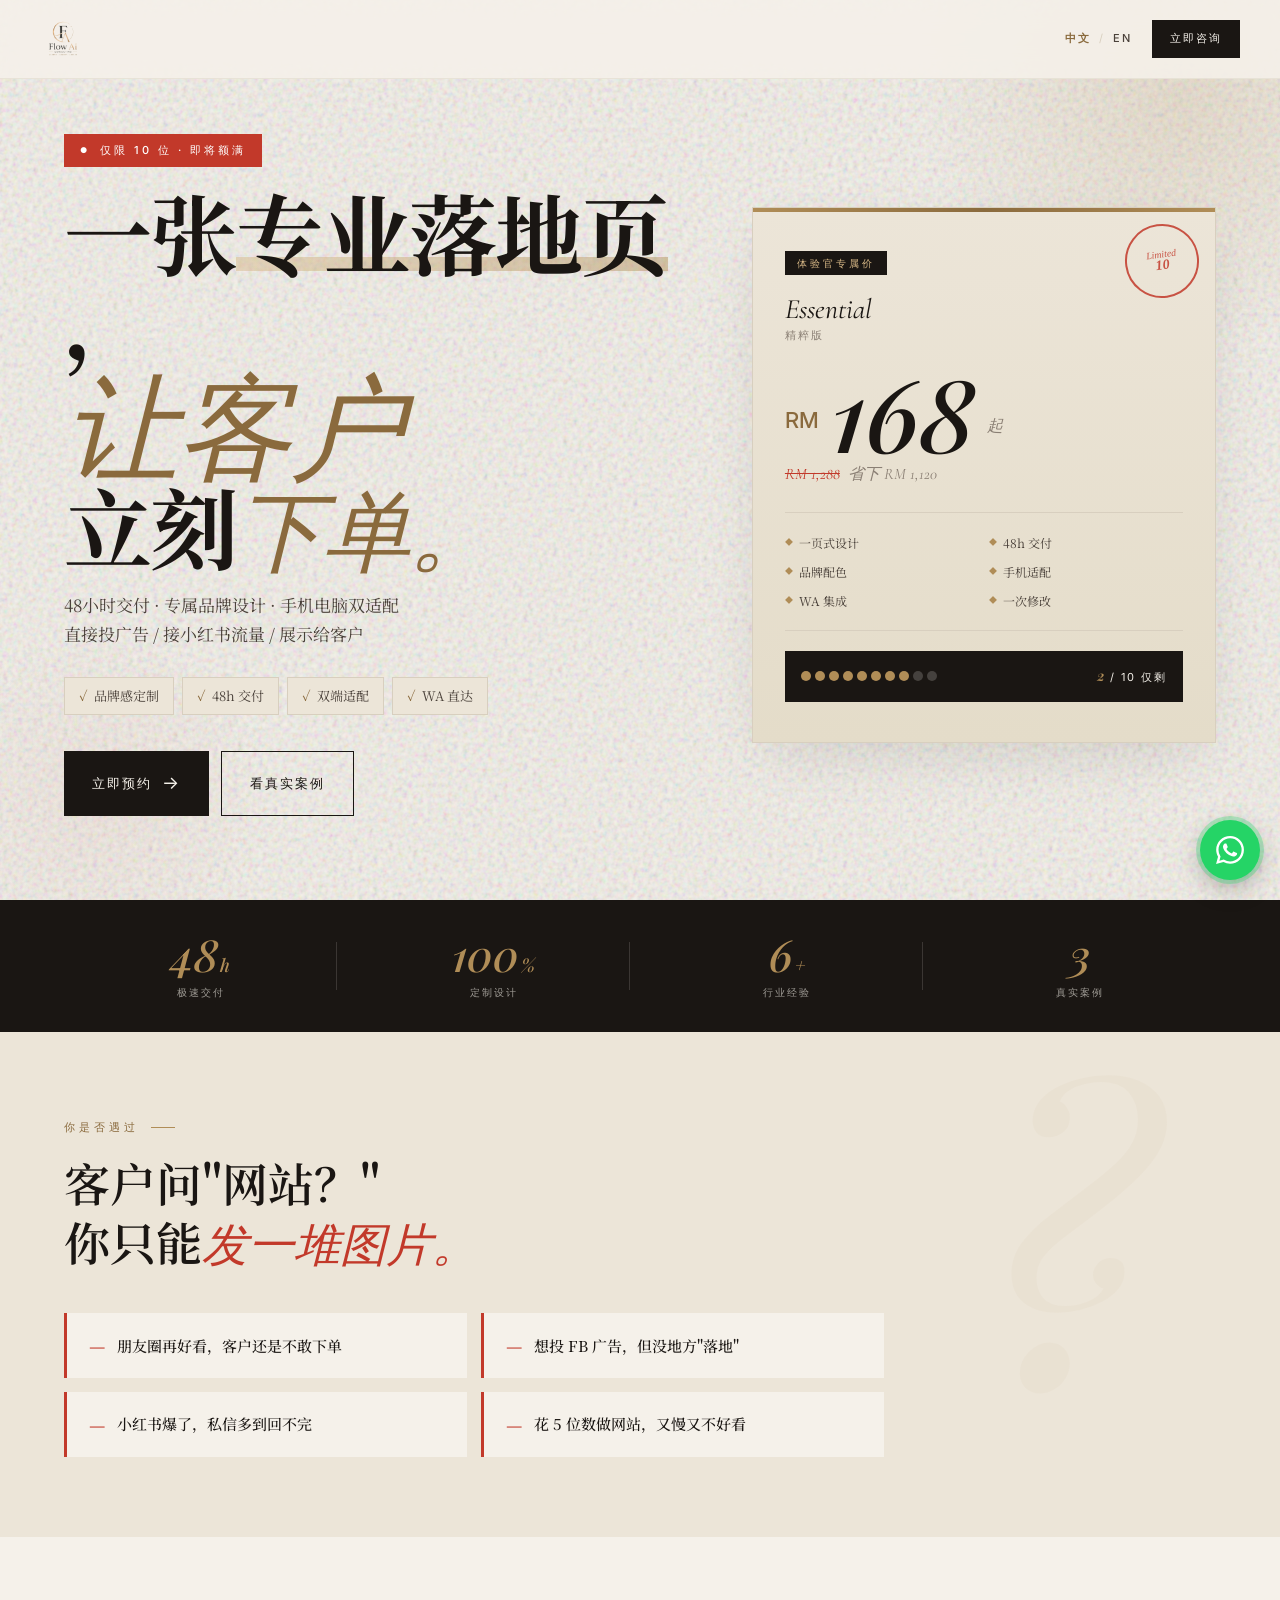
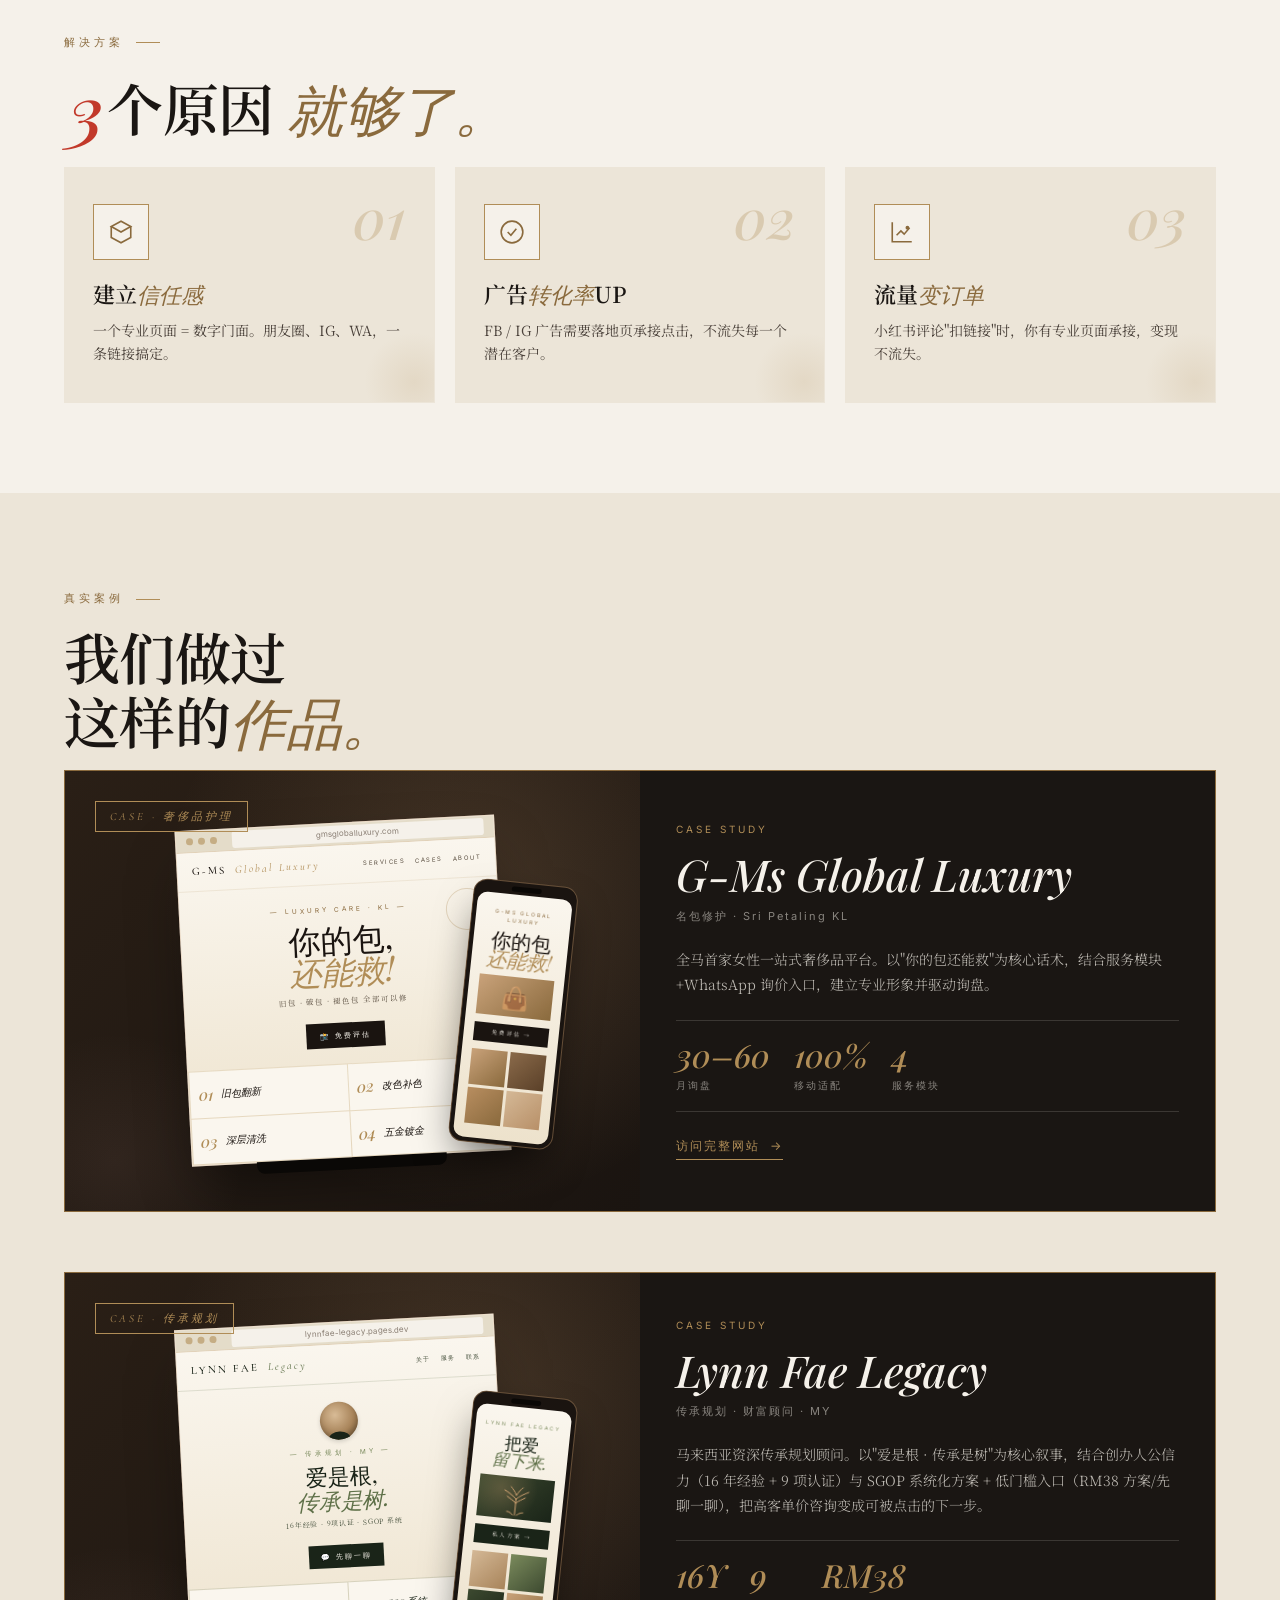
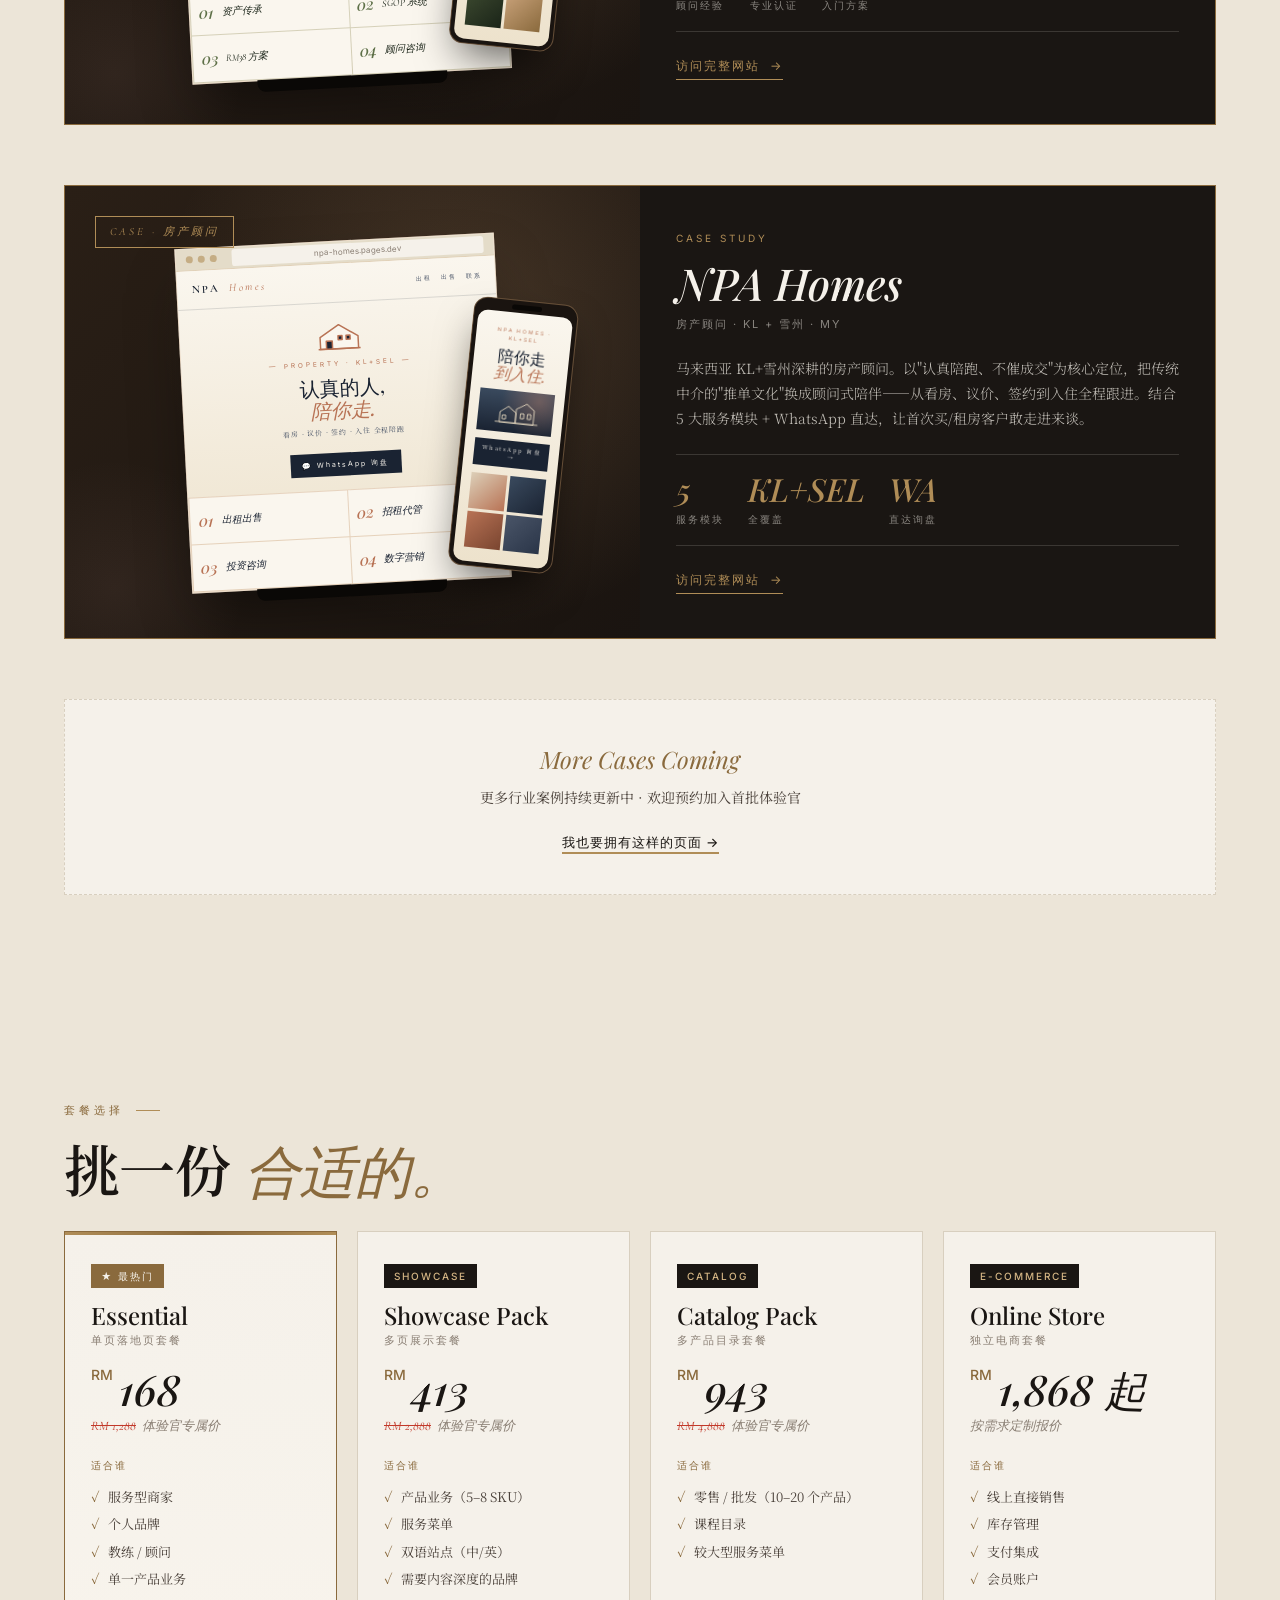
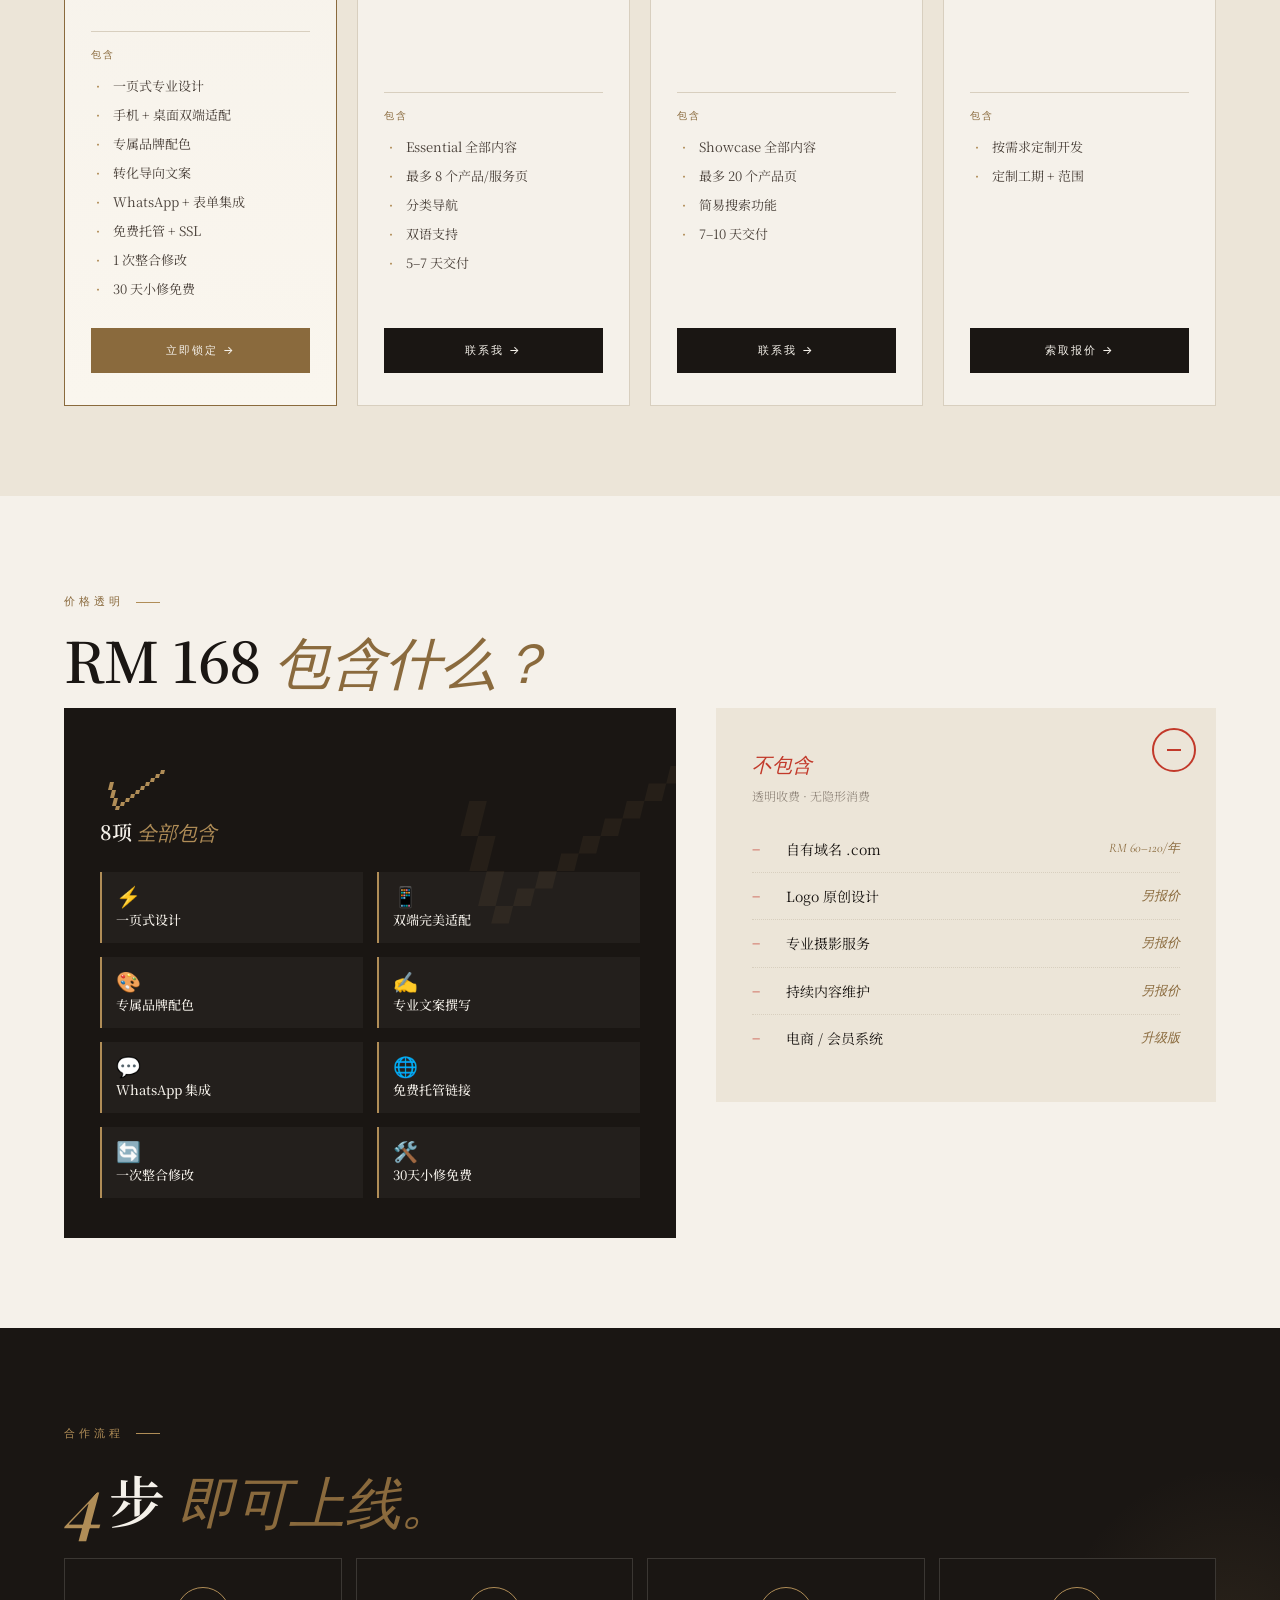
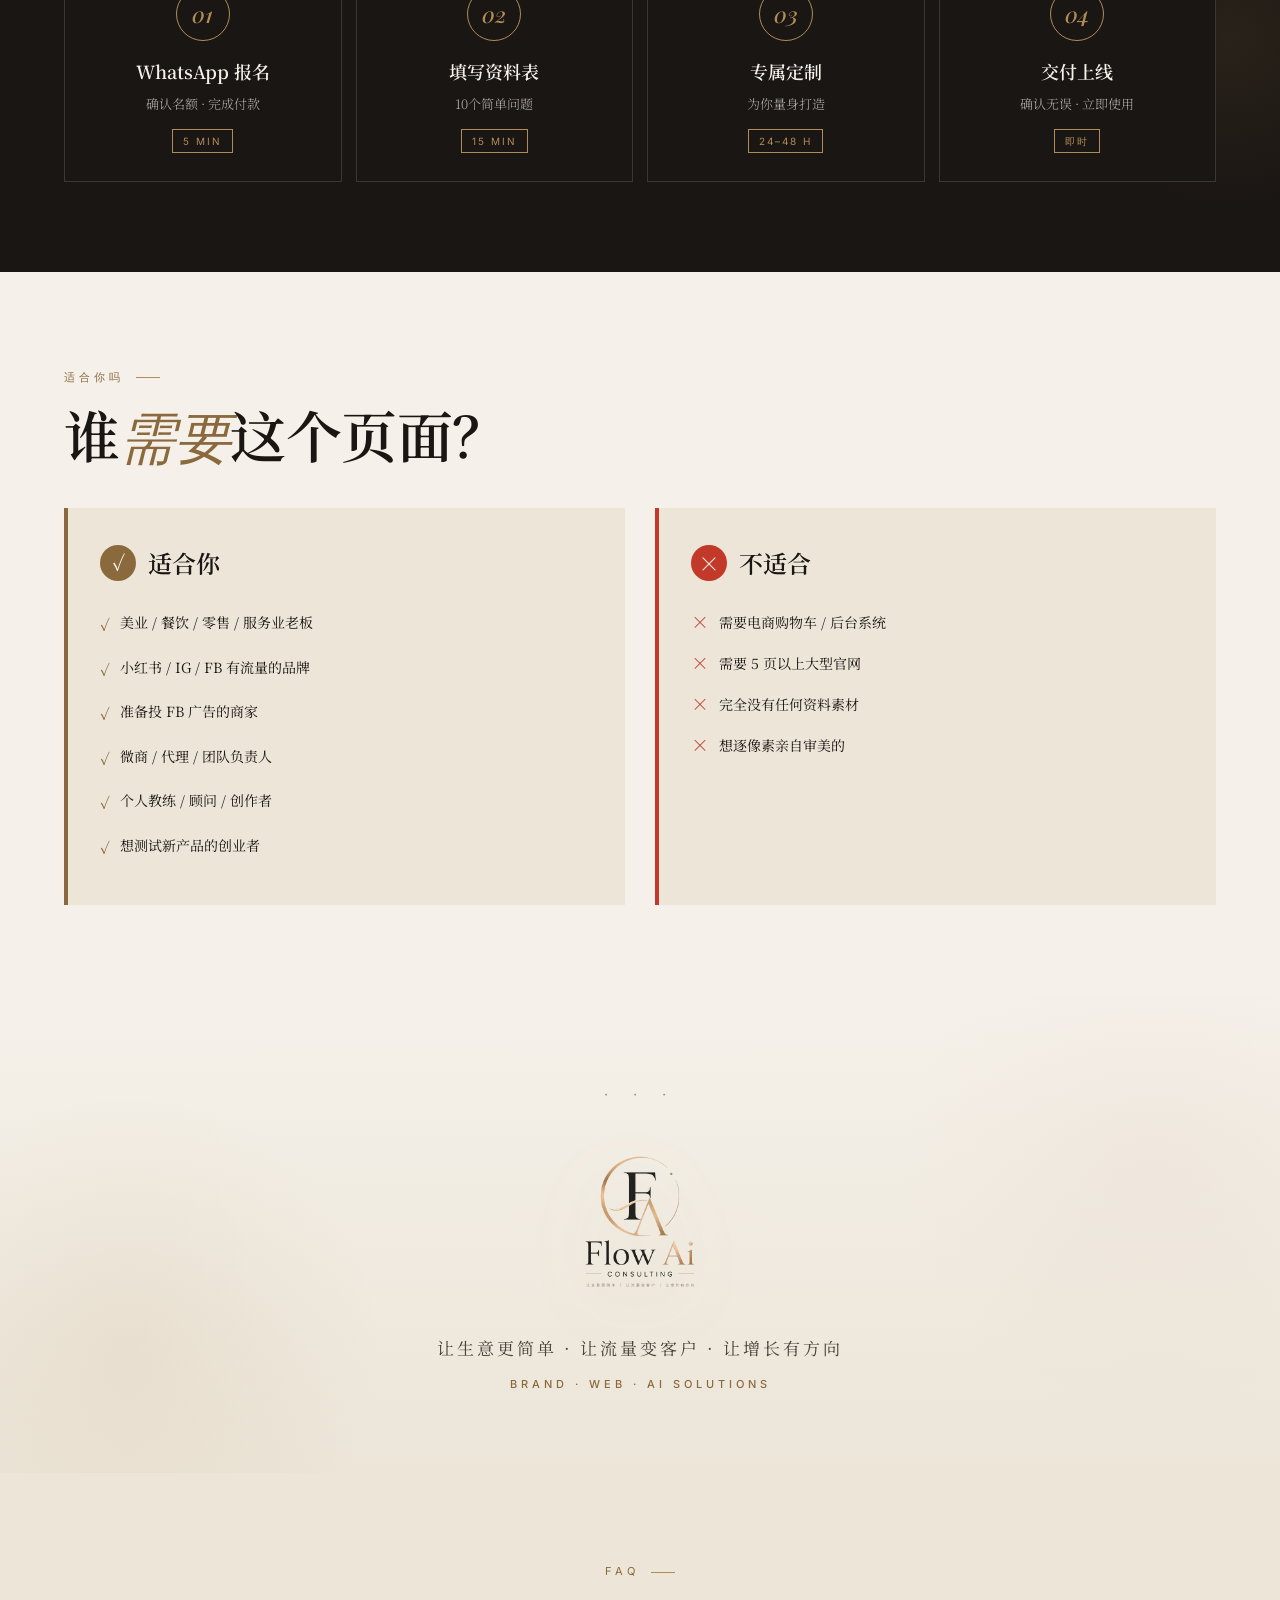
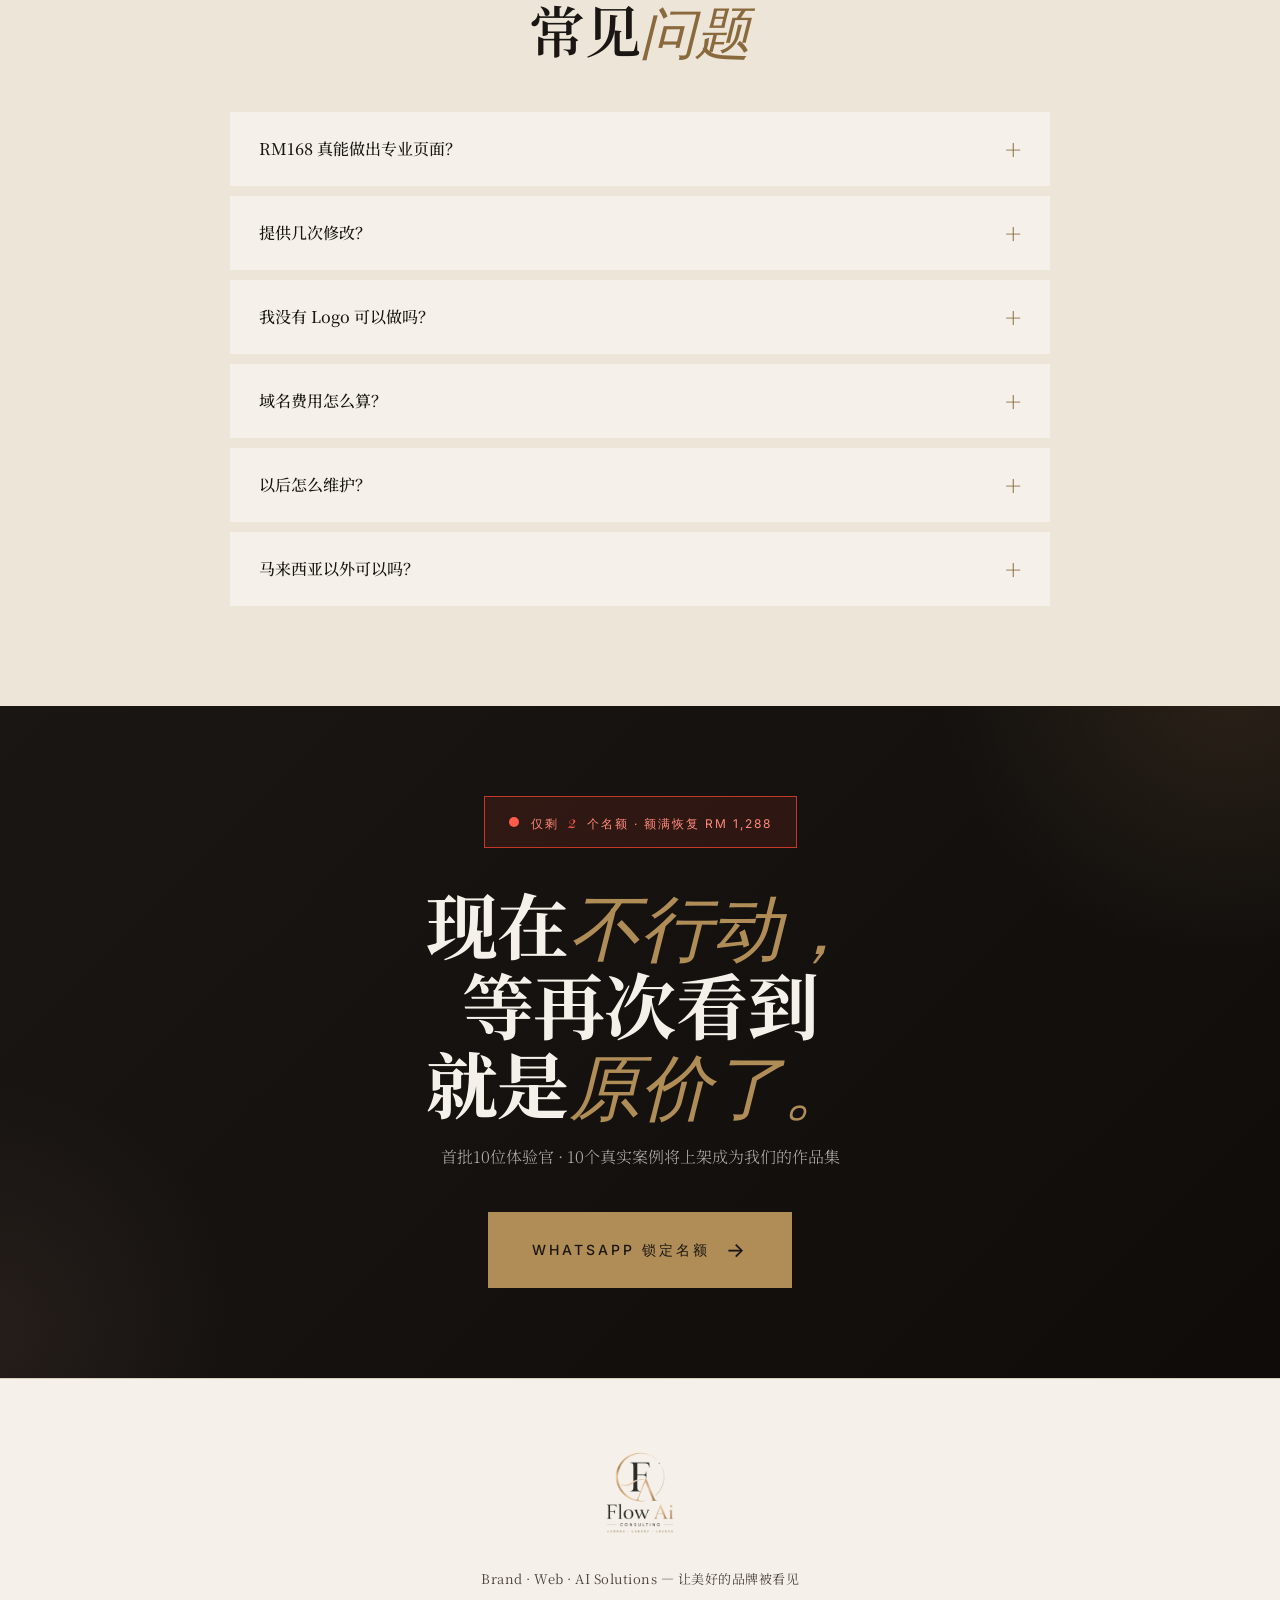
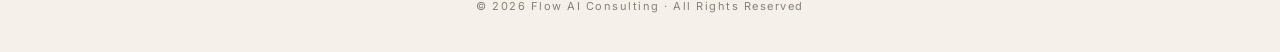
==== commit 368c5365: "feat(showcase): add NPA Homes as third case study - New featured-case in zh + en (Property Advisory " ====
--- a/index.html
+++ b/index.html
@@ -55,7 +55,7 @@
 <link href="https://fonts.googleapis.com/css2?family=Cormorant+Garamond:ital,wght@0,400;0,500;0,600;1,400;1,500&family=Noto+Serif+SC:wght@400;500;600;700;900&family=Inter:wght@300;400;500;600&family=Playfair+Display:ital,wght@0,400;0,500;0,700;1,400&display=swap" rel="stylesheet">
 
 <!-- Stylesheet -->
-<link rel="stylesheet" href="css/styles.css?v=3">
+<link rel="stylesheet" href="css/styles.css?v=4">
 
 <!--
   ================================================================
@@ -73,31 +73,127 @@
   ================================================================
 -->
 
-<!-- Google Analytics 4 (disabled) -->
-<!--
-<script async src="https://www.googletagmanager.com/gtag/js?id=G-XXXXXXXXXX"></script>
+<!-- Meta Pixel Code -->
+<script>
+!function(f,b,e,v,n,t,s)
+{if(f.fbq)return;n=f.fbq=function(){n.callMethod?
+n.callMethod.apply(n,arguments):n.queue.push(arguments)};
+if(!f._fbq)f._fbq=n;n.push=n;n.loaded=!0;n.version='2.0';
+n.queue=[];t=b.createElement(e);t.async=!0;
+t.src=v;s=b.getElementsByTagName(e)[0];
+s.parentNode.insertBefore(t,s)}(window, document,'script',
+'https://connect.facebook.net/en_US/fbevents.js');
+fbq('init', '1810213303272334');
+fbq('track', 'PageView');
+
+// ========== 自定义事件追踪 ==========
+document.addEventListener('DOMContentLoaded', function() {
+  // 1. 追踪 WhatsApp 点击（高意向客户）
+  const waLinks = document.querySelectorAll('a[href*="wa.me"], a[href*="whatsapp.com"], a[href*="api.whatsapp"]');
+  waLinks.forEach(function(link) {
+    link.addEventListener('click', function() {
+      fbq('track', 'Contact');
+      fbq('trackCustom', 'WhatsAppClick', {
+        source: 'flow_ai_landing',
+        button_text: link.innerText.trim().substring(0, 50)
+      });
+    });
+  });
+
+  // 2. 追踪滚动深度（50% 和 90%）
+  let scroll50 = false, scroll90 = false;
+  window.addEventListener('scroll', function() {
+    const scrollPercent = (window.scrollY / (document.body.scrollHeight - window.innerHeight)) * 100;
+    if (scrollPercent >= 50 && !scroll50) {
+      scroll50 = true;
+      fbq('trackCustom', 'Scroll50');
+    }
+    if (scrollPercent >= 90 && !scroll90) {
+      scroll90 = true;
+      fbq('trackCustom', 'Scroll90');
+      fbq('track', 'ViewContent');
+    }
+  });
+
+  // 3. 追踪停留 30 秒以上（高质量访客）
+  setTimeout(function() {
+    fbq('trackCustom', 'Engaged30s');
+  }, 30000);
+
+  // 4. 追踪表单提交（如果有）
+  const forms = document.querySelectorAll('form');
+  forms.forEach(function(form) {
+    form.addEventListener('submit', function() {
+      fbq('track', 'Lead');
+    });
+  });
+});
+</script>
+<noscript><img height="1" width="1" style="display:none"
+src="https://www.facebook.com/tr?id=1810213303272334&ev=PageView&noscript=1"
+/></noscript>
+<!-- End Meta Pixel Code -->
+
+<!-- Google Analytics 4 (GA4) - Flow AI Landing -->
+<script async src="https://www.googletagmanager.com/gtag/js?id=G-LX8EC6L2NG"></script>
 <script>
   window.dataLayer = window.dataLayer || [];
   function gtag(){dataLayer.push(arguments);}
   gtag('js', new Date());
-  gtag('config', 'G-XXXXXXXXXX');
+  gtag('config', 'G-LX8EC6L2NG');
+
+  // ========== GA4 自定义事件追踪 ==========
+  document.addEventListener('DOMContentLoaded', function() {
+
+    // 1. 追踪 WhatsApp 点击
+    const waLinks = document.querySelectorAll('a[href*="wa.me"], a[href*="whatsapp.com"], a[href*="api.whatsapp"]');
+    waLinks.forEach(function(link) {
+      link.addEventListener('click', function() {
+        gtag('event', 'whatsapp_click', {
+          'event_category': 'engagement',
+          'event_label': link.innerText.trim().substring(0, 50),
+          'source': 'flow_ai_landing'
+        });
+      });
+    });
+
+    // 2. 追踪滚动深度
+    let scroll50 = false, scroll90 = false;
+    window.addEventListener('scroll', function() {
+      const scrollPercent = (window.scrollY / (document.body.scrollHeight - window.innerHeight)) * 100;
+      if (scrollPercent >= 50 && !scroll50) {
+        scroll50 = true;
+        gtag('event', 'scroll_50', {
+          'event_category': 'engagement'
+        });
+      }
+      if (scrollPercent >= 90 && !scroll90) {
+        scroll90 = true;
+        gtag('event', 'scroll_90', {
+          'event_category': 'engagement'
+        });
+      }
+    });
+
+    // 3. 追踪停留 30 秒以上
+    setTimeout(function() {
+      gtag('event', 'engaged_30s', {
+        'event_category': 'engagement'
+      });
+    }, 30000);
+
+    // 4. 追踪表单提交
+    const forms = document.querySelectorAll('form');
+    forms.forEach(function(form) {
+      form.addEventListener('submit', function() {
+        gtag('event', 'generate_lead', {
+          'event_category': 'conversion'
+        });
+      });
+    });
+  });
 </script>
--->
-
-<!-- Meta Pixel (disabled) -->
-<!--
-<script>
-  !function(f,b,e,v,n,t,s){if(f.fbq)return;n=f.fbq=function(){n.callMethod?
-  n.callMethod.apply(n,arguments):n.queue.push(arguments)};if(!f._fbq)f._fbq=n;
-  n.push=n;n.loaded=!0;n.version='2.0';n.queue=[];t=b.createElement(e);t.async=!0;
-  t.src=v;s=b.getElementsByTagName(e)[0];s.parentNode.insertBefore(t,s)}(window,
-  document,'script','https://connect.facebook.net/en_US/fbevents.js');
-  fbq('init', 'XXXXXXXXXXXXXXXX');
-  fbq('track', 'PageView');
-</script>
-<noscript><img height="1" width="1" style="display:none"
-  src="https://www.facebook.com/tr?id=XXXXXXXXXXXXXXXX&ev=PageView&noscript=1"/></noscript>
--->
+<!-- End Google Analytics 4 -->
 
 </head>
 <body>
@@ -191,7 +287,7 @@
       <span class="l">行业经验</span>
     </div>
     <div class="stat-b">
-      <span class="n">2</span>
+      <span class="n">3</span>
       <span class="l">真实案例</span>
     </div>
   </div>
@@ -356,6 +452,60 @@
           <div class="fs-item"><strong>RM38</strong><small>入门方案</small></div>
         </div>
         <a href="https://lynnfae-legacy.pages.dev" target="_blank" class="featured-link">访问完整网站</a>
+      </div>
+    </div>
+
+    <div class="featured-case fade-up">
+      <div class="featured-visual">
+        <span class="featured-badge">Case · 房产顾问</span>
+        <div class="devices">
+          <div class="device-desktop">
+            <div class="device-bar"><span></span><span></span><span></span><div class="url">npa-homes.pages.dev</div></div>
+            <div class="device-screen">
+              <div class="npa-d-nav">
+                <div class="npa-d-logo">NPA <em>Homes</em></div>
+                <div class="npa-d-menu"><span>出租</span><span>出售</span><span>联系</span></div>
+              </div>
+              <div class="npa-d-hero">
+                <div class="npa-d-houseicon"></div>
+                <div class="npa-d-tag">— PROPERTY · KL+SEL —</div>
+                <div class="npa-d-title">认真的人,<br><em>陪你走.</em></div>
+                <div class="npa-d-sub">看房 · 议价 · 签约 · 入住 全程陪跑</div>
+                <div class="npa-d-btn">💬 WhatsApp 询盘</div>
+              </div>
+              <div class="npa-d-services">
+                <div class="npa-d-s"><span>01</span>出租出售</div>
+                <div class="npa-d-s"><span>02</span>招租代管</div>
+                <div class="npa-d-s"><span>03</span>投资咨询</div>
+                <div class="npa-d-s"><span>04</span>数字营销</div>
+              </div>
+            </div>
+          </div>
+          <div class="device-mobile">
+            <div class="mobile-notch"></div>
+            <div class="mobile-screen">
+              <div class="npa-m-tag">NPA HOMES · KL+SEL</div>
+              <div class="npa-m-title">陪你走<br><em>到入住.</em></div>
+              <div class="npa-m-img"></div>
+              <div class="npa-m-btn">WhatsApp 询盘 →</div>
+              <div class="npa-m-grid">
+                <div></div><div></div><div></div><div></div>
+              </div>
+            </div>
+          </div>
+        </div>
+      </div>
+      <div class="featured-content">
+        <div class="label">Case Study</div>
+        <h3>NPA Homes</h3>
+        <div class="industry">房产顾问 · KL + 雪州 · MY</div>
+        <p>马来西亚 KL+雪州深耕的房产顾问。以"认真陪跑、不催成交"为核心定位，把传统中介的"推单文化"换成顾问式陪伴——从看房、议价、签约到入住全程跟进。结合 5 大服务模块 + WhatsApp 直达，让首次买/租房客户敢走进来谈。</p>
+        <div class="featured-stats">
+          <div class="fs-item"><strong>5</strong><small>服务模块</small></div>
+          <div class="fs-item"><strong>KL+SEL</strong><small>全覆盖</small></div>
+          <div class="fs-item"><strong>WA</strong><small>直达询盘</small></div>
+        </div>
+        <a href="https://npa-homes.pages.dev" target="_blank" class="featured-link">访问完整网站</a>
       </div>
     </div>
 
--- a/css/styles.css
+++ b/css/styles.css
@@ -354,6 +354,43 @@
 .lf-m-grid>div:nth-child(2){background:linear-gradient(135deg,#7a8a5c,#3d4a30);color:#f5f1e8}
 .lf-m-grid>div:nth-child(3){background:linear-gradient(135deg,#3d4a30,#1a2418);color:#d4a574}
 .lf-m-grid>div:nth-child(4){background:linear-gradient(135deg,#c9a27a,#8a6a3d);color:#1a2418}
+
+/* NPA Homes mockup — same frame, navy + warm terracotta (property advisory tone) */
+.npa-d-nav{display:flex;justify-content:space-between;align-items:center;padding:10px 14px;border-bottom:1px solid rgba(26,35,50,.14)}
+.npa-d-logo{font-family:'Cormorant Garamond',serif;font-size:11px;font-weight:600;letter-spacing:2.5px;color:#1a2332}
+.npa-d-logo em{font-style:italic;color:#b87355;font-weight:400;margin-left:4px}
+.npa-d-menu{display:flex;gap:10px;font-family:'Inter',sans-serif;font-size:6px;letter-spacing:1.5px;color:#4a5568;text-transform:uppercase}
+.npa-d-hero{padding:18px 14px 14px;text-align:center;position:relative}
+.npa-d-houseicon{
+  width:46px;height:32px;margin:0 auto 6px;
+  background-image:url("data:image/svg+xml;utf8,<svg xmlns='http://www.w3.org/2000/svg' viewBox='0 0 46 32'><g fill='none' stroke='%23b87355' stroke-width='1.5' stroke-linejoin='round'><path d='M4 28 L4 16 L23 4 L42 16 L42 28 Z' fill='%23faf6ee'/><line x1='2' y1='28' x2='44' y2='28'/><rect x='10' y='20' width='6' height='8' fill='%231a2332'/><rect x='22' y='15' width='4' height='4' fill='%231a2332'/><rect x='30' y='15' width='4' height='4' fill='%231a2332'/></g></svg>");
+  background-size:contain;background-position:center;background-repeat:no-repeat;
+}
+.npa-d-tag{font-family:'Inter',sans-serif;font-size:6.5px;letter-spacing:3px;color:#b87355;margin-bottom:6px}
+.npa-d-title{font-family:'Playfair Display',serif;font-size:20px;line-height:1.15;font-weight:400;margin-bottom:6px;color:#1a2332}
+.npa-d-title em{font-style:italic;color:#b87355;font-weight:500}
+.npa-d-sub{font-size:7px;color:#4a5568;margin-bottom:10px;letter-spacing:.8px}
+.npa-d-btn{display:inline-block;padding:6px 12px;background:#1a2332;color:#faf6ee;font-size:7px;letter-spacing:2px;font-family:'Inter',sans-serif}
+.npa-d-services{display:grid;grid-template-columns:repeat(2,1fr);gap:1px;background:rgba(184,115,85,.18);padding:1px}
+.npa-d-s{background:#faf6ee;padding:10px 8px;font-family:'Cormorant Garamond',serif;font-size:10px;color:#1a2332;display:flex;align-items:center;gap:8px;font-style:italic}
+.npa-d-s span{font-family:'Playfair Display',serif;font-style:italic;font-size:16px;color:#b87355;font-weight:500}
+
+.npa-m-tag{font-family:'Inter',sans-serif;font-size:5px;letter-spacing:2px;color:#b87355;text-align:center;margin-bottom:6px}
+.npa-m-title{font-family:'Playfair Display',serif;font-size:16px;line-height:1.05;text-align:center;font-weight:400;margin-bottom:8px;color:#1a2332}
+.npa-m-title em{font-style:italic;color:#b87355}
+.npa-m-img{height:42px;background:linear-gradient(180deg,#3a4a5e 0%,#1a2332 100%);margin-bottom:8px;position:relative;overflow:hidden}
+.npa-m-img::before{content:'';position:absolute;inset:0;background:radial-gradient(circle at 80% 20%,rgba(196,133,107,.4),transparent 55%)}
+.npa-m-img::after{
+  content:'';position:absolute;inset:0;
+  background-image:url("data:image/svg+xml;utf8,<svg xmlns='http://www.w3.org/2000/svg' viewBox='0 0 60 42'><g fill='none' stroke='%23dccfb8' stroke-width='1' stroke-linecap='round' stroke-linejoin='round'><path d='M14 32 L14 22 L22 16 L30 22 L30 32 Z'/><path d='M30 32 L30 18 L40 12 L48 18 L48 32 Z'/><line x1='10' y1='32' x2='52' y2='32'/><rect x='17' y='25' width='3' height='4'/><rect x='35' y='22' width='3' height='5'/><rect x='42' y='22' width='3' height='5'/></g></svg>");
+  background-size:contain;background-position:center;background-repeat:no-repeat;opacity:.95;
+}
+.npa-m-btn{background:#1a2332;color:#faf6ee;text-align:center;padding:5px;font-size:5.5px;letter-spacing:1.5px;margin-bottom:8px}
+.npa-m-grid{display:grid;grid-template-columns:1fr 1fr;gap:3px}
+.npa-m-grid>div{aspect-ratio:1;background:linear-gradient(135deg,#dccfb8,#b87355);display:flex;align-items:center;justify-content:center;font-family:'Playfair Display',serif;font-style:italic;font-size:11px;color:#1a2332}
+.npa-m-grid>div:nth-child(2){background:linear-gradient(135deg,#3a4a5e,#1a2332);color:#dccfb8}
+.npa-m-grid>div:nth-child(3){background:linear-gradient(135deg,#b87355,#7a4530);color:#faf6ee}
+.npa-m-grid>div:nth-child(4){background:linear-gradient(135deg,#4a5568,#2a3548);color:#dccfb8}
 
 @media(max-width:500px){.device-desktop{width:240px}.device-mobile{width:80px;right:10px}}
 
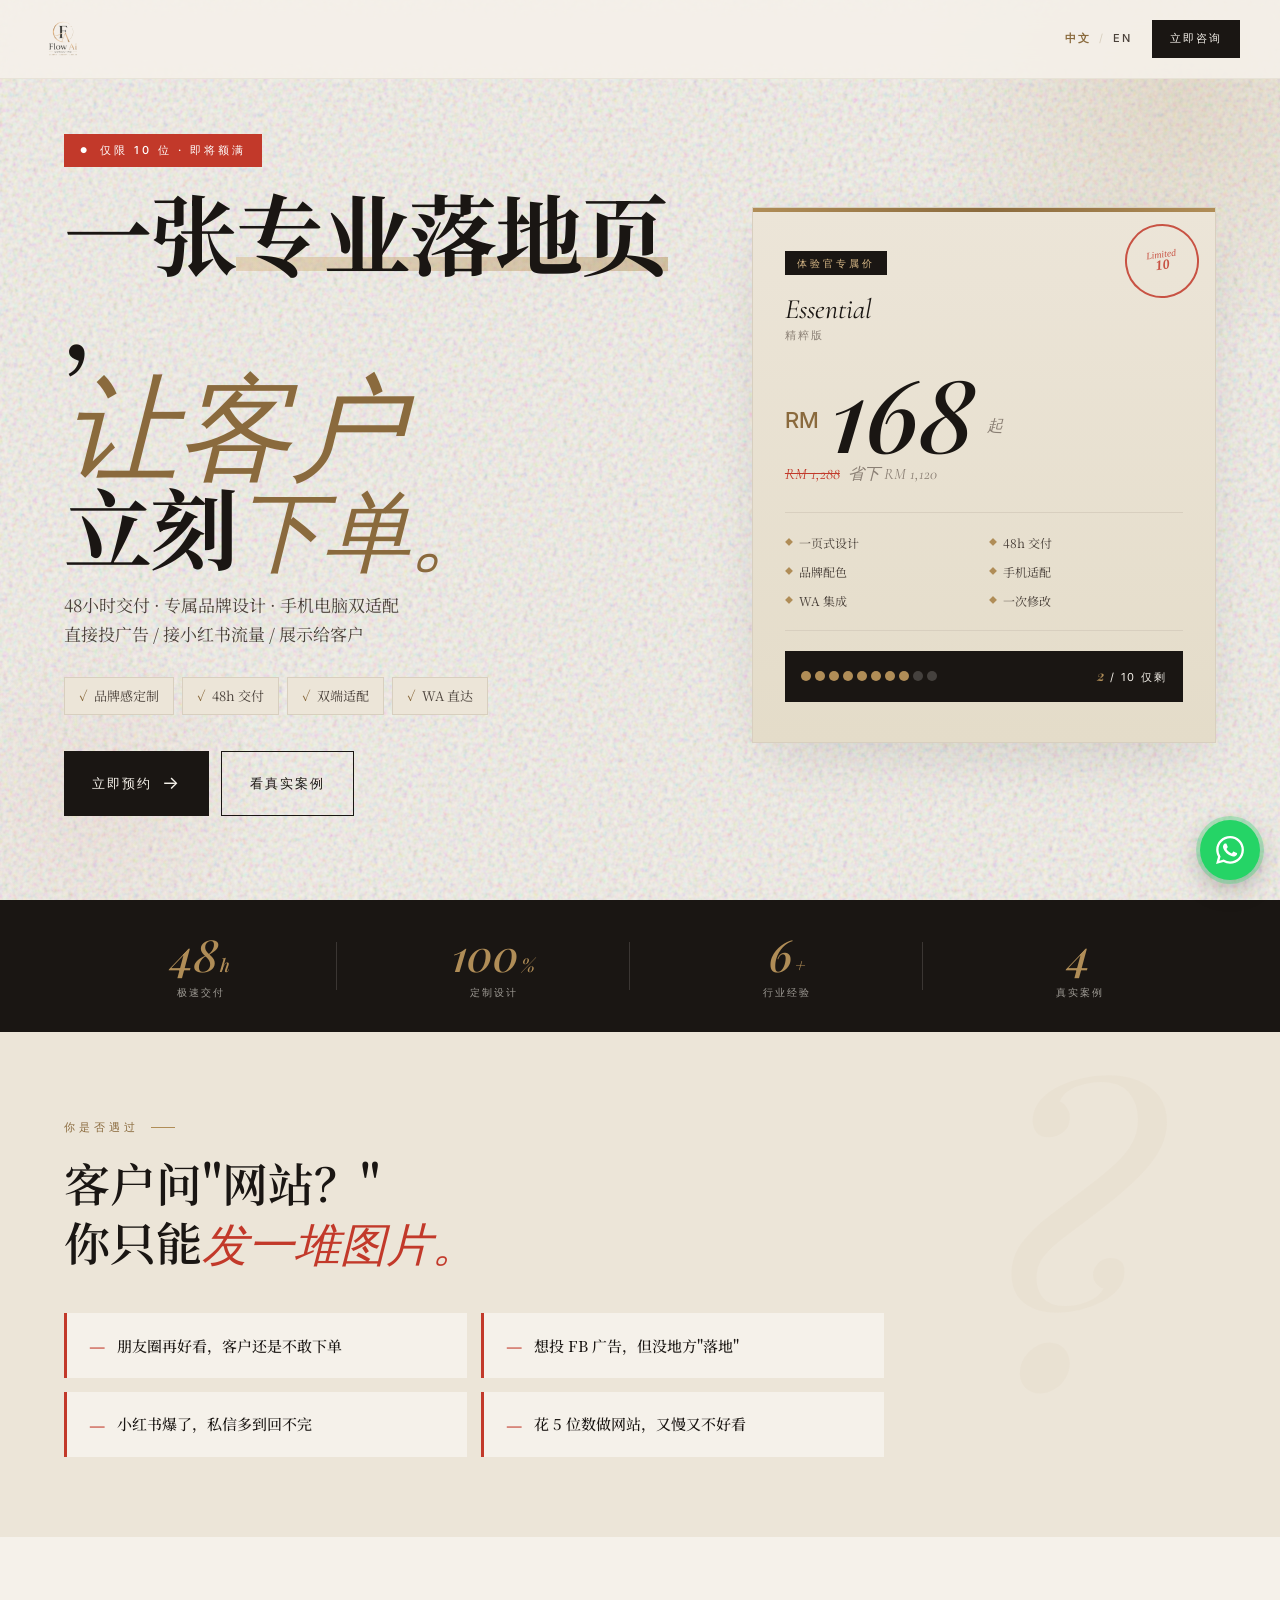
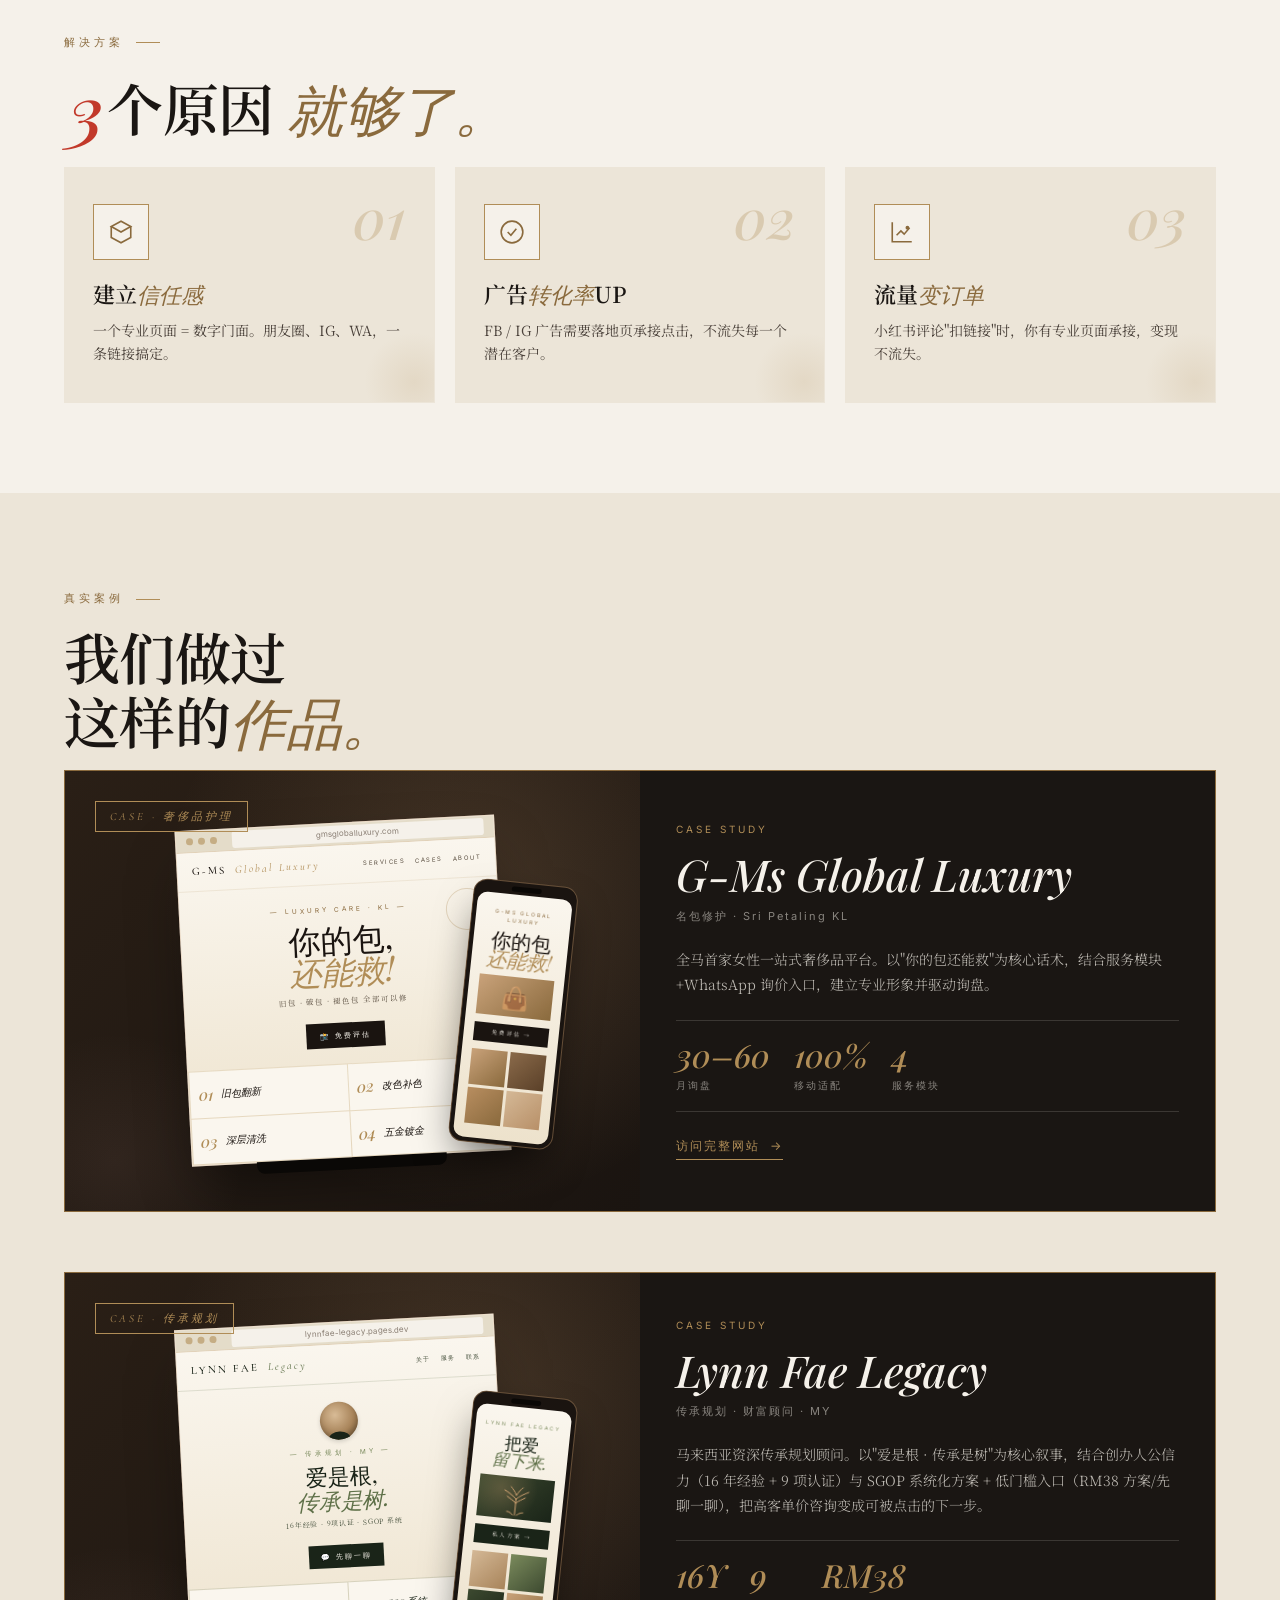
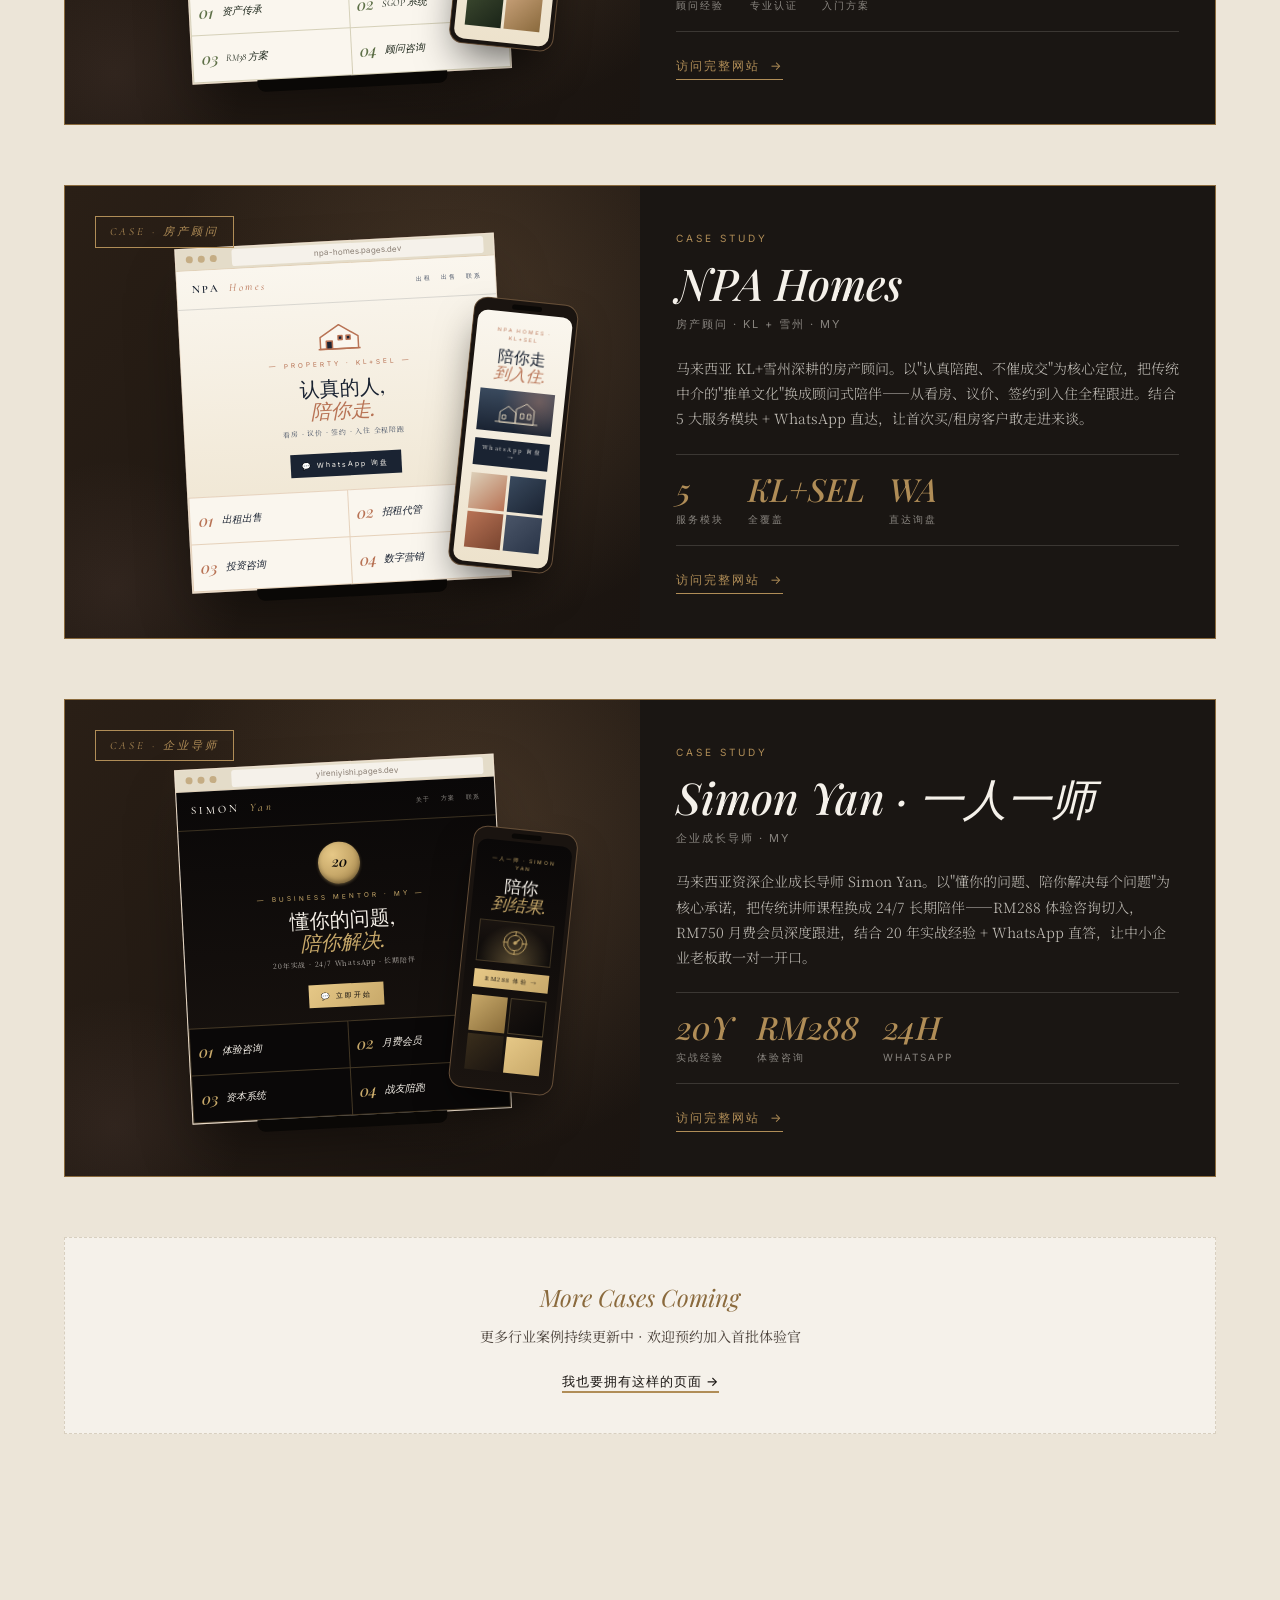
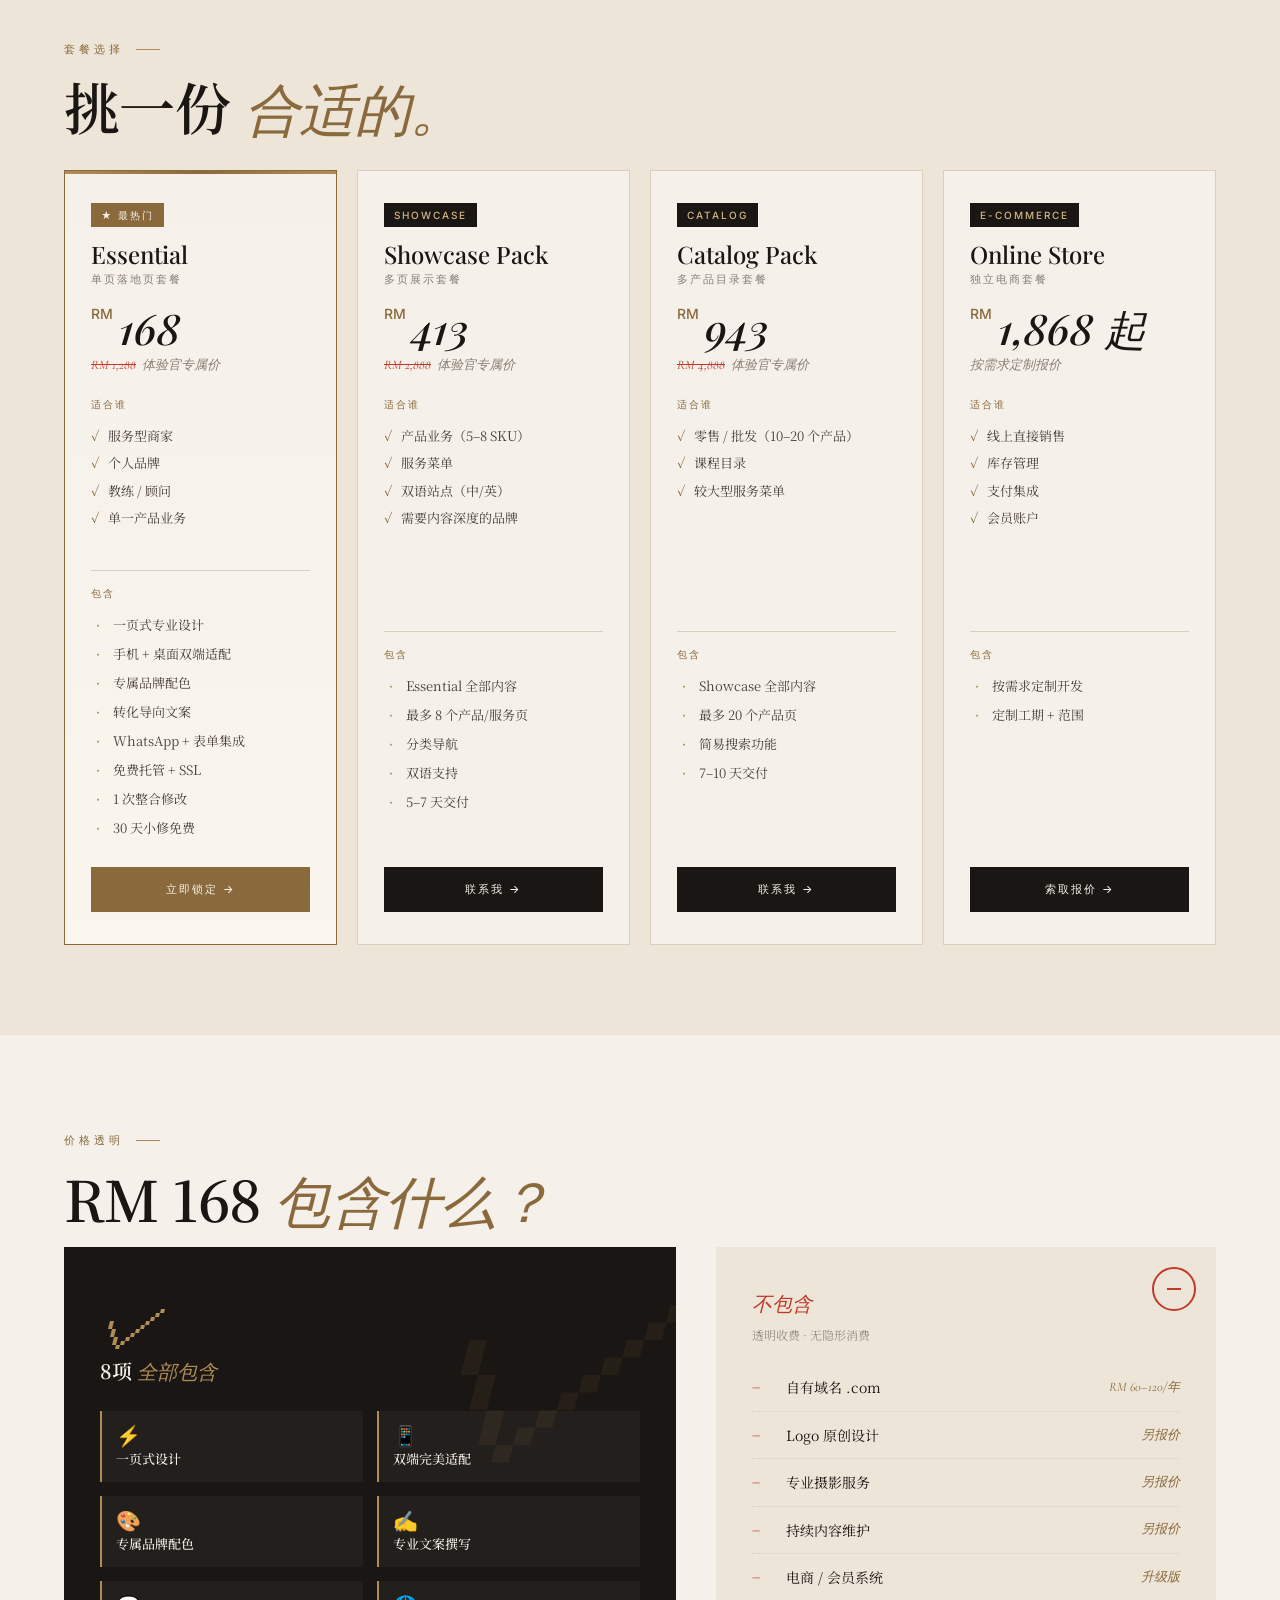
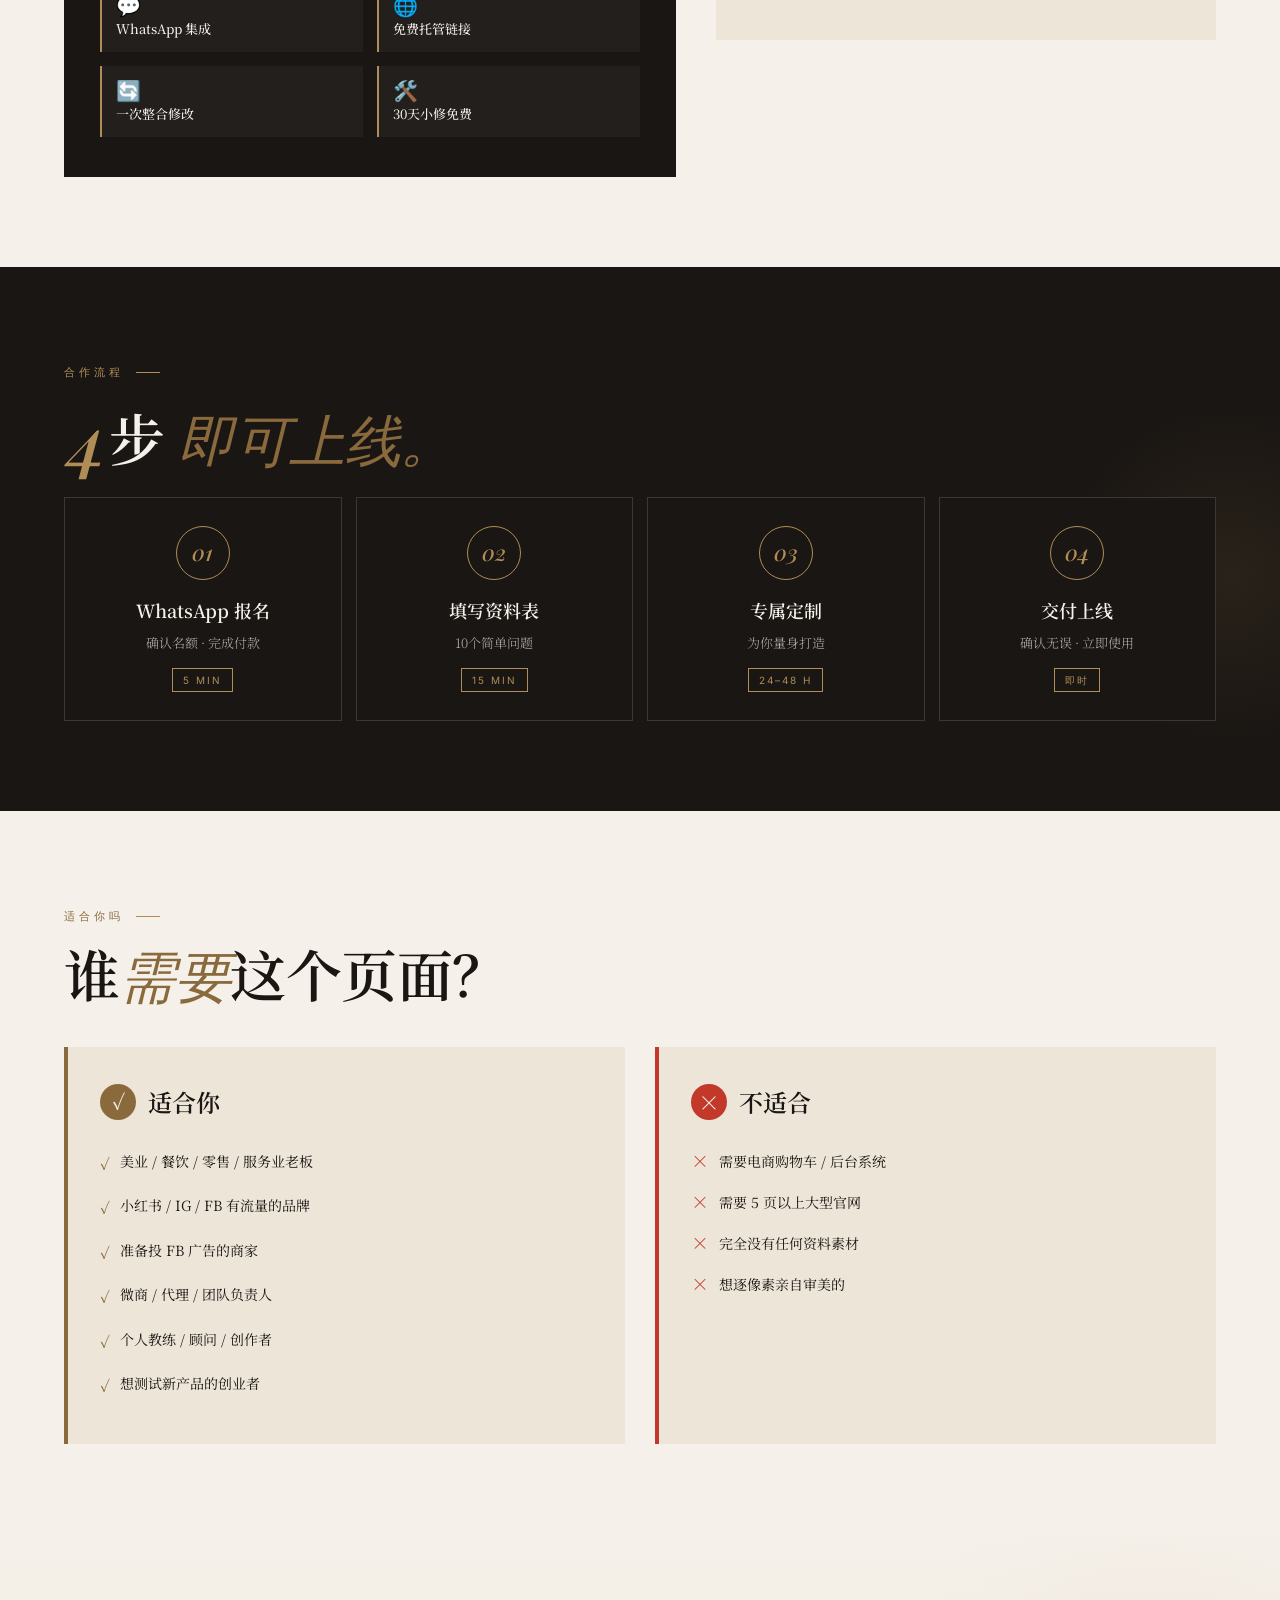
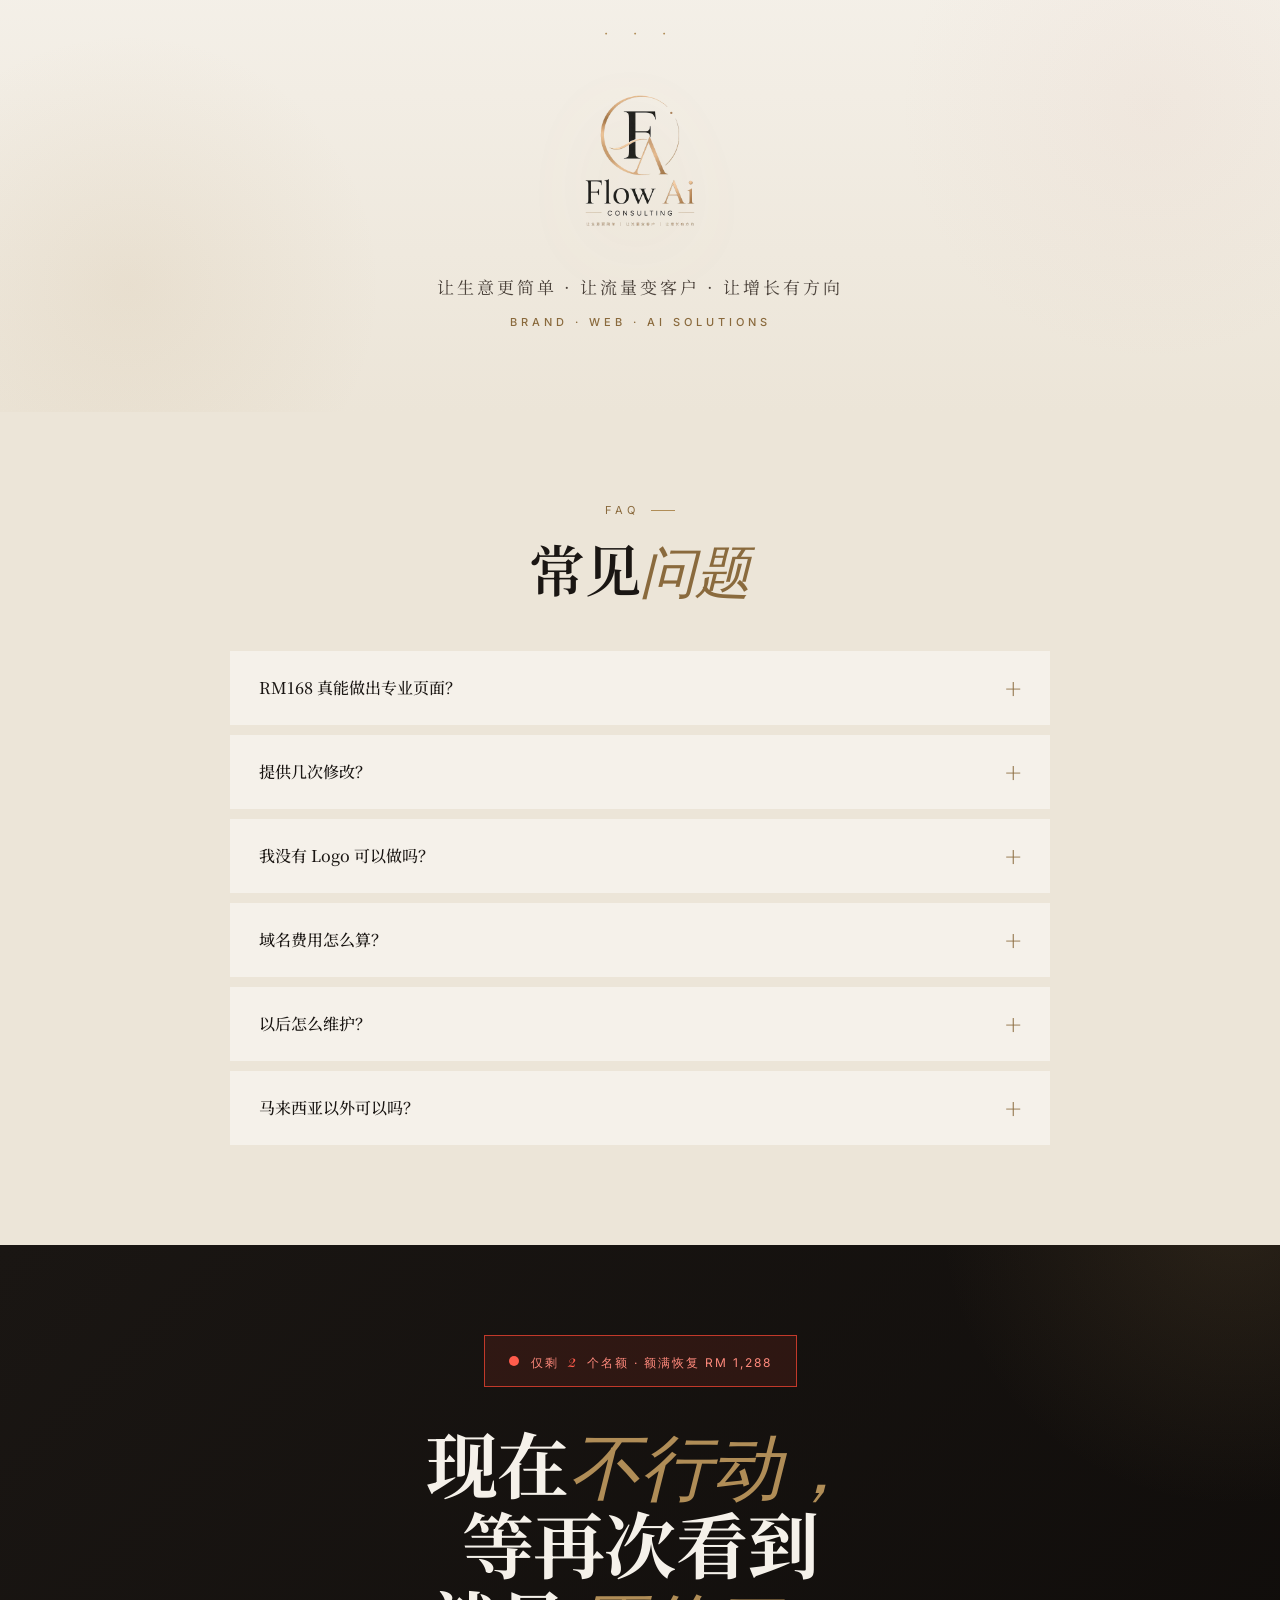
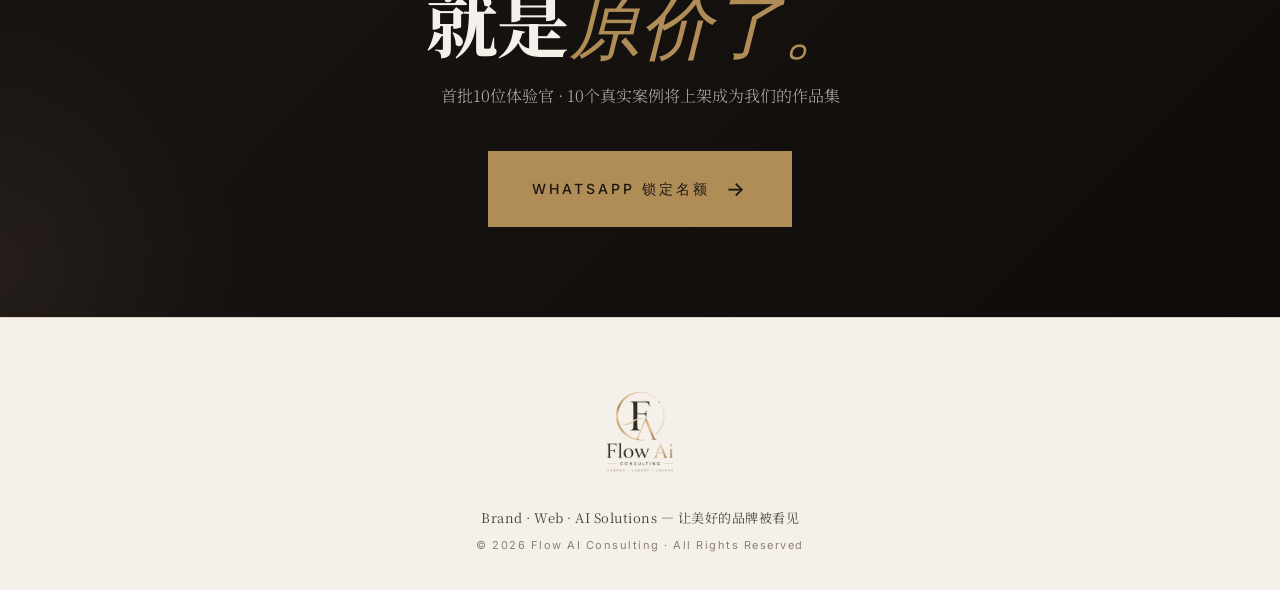
==== commit eec0cb9b: "feat(showcase): add Simon Yan / 一人一师 as fourth case study - New featured-case in zh + en (Business M" ====
--- a/index.html
+++ b/index.html
@@ -55,7 +55,7 @@
 <link href="https://fonts.googleapis.com/css2?family=Cormorant+Garamond:ital,wght@0,400;0,500;0,600;1,400;1,500&family=Noto+Serif+SC:wght@400;500;600;700;900&family=Inter:wght@300;400;500;600&family=Playfair+Display:ital,wght@0,400;0,500;0,700;1,400&display=swap" rel="stylesheet">
 
 <!-- Stylesheet -->
-<link rel="stylesheet" href="css/styles.css?v=4">
+<link rel="stylesheet" href="css/styles.css?v=5">
 
 <!--
   ================================================================
@@ -287,7 +287,7 @@
       <span class="l">行业经验</span>
     </div>
     <div class="stat-b">
-      <span class="n">3</span>
+      <span class="n">4</span>
       <span class="l">真实案例</span>
     </div>
   </div>
@@ -506,6 +506,60 @@
           <div class="fs-item"><strong>WA</strong><small>直达询盘</small></div>
         </div>
         <a href="https://npa-homes.pages.dev" target="_blank" class="featured-link">访问完整网站</a>
+      </div>
+    </div>
+
+    <div class="featured-case fade-up">
+      <div class="featured-visual">
+        <span class="featured-badge">Case · 企业导师</span>
+        <div class="devices">
+          <div class="device-desktop sy-frame">
+            <div class="device-bar"><span></span><span></span><span></span><div class="url">yireniyishi.pages.dev</div></div>
+            <div class="device-screen">
+              <div class="sy-d-nav">
+                <div class="sy-d-logo">SIMON <em>Yan</em></div>
+                <div class="sy-d-menu"><span>关于</span><span>方案</span><span>联系</span></div>
+              </div>
+              <div class="sy-d-hero">
+                <div class="sy-d-seal">20</div>
+                <div class="sy-d-tag">— BUSINESS MENTOR · MY —</div>
+                <div class="sy-d-title">懂你的问题,<br><em>陪你解决.</em></div>
+                <div class="sy-d-sub">20年实战 · 24/7 WhatsApp · 长期陪伴</div>
+                <div class="sy-d-btn">💬 立即开始</div>
+              </div>
+              <div class="sy-d-services">
+                <div class="sy-d-s"><span>01</span>体验咨询</div>
+                <div class="sy-d-s"><span>02</span>月费会员</div>
+                <div class="sy-d-s"><span>03</span>资本系统</div>
+                <div class="sy-d-s"><span>04</span>战友陪跑</div>
+              </div>
+            </div>
+          </div>
+          <div class="device-mobile sy-frame">
+            <div class="mobile-notch"></div>
+            <div class="mobile-screen">
+              <div class="sy-m-tag">一人一师 · SIMON YAN</div>
+              <div class="sy-m-title">陪你<br><em>到结果.</em></div>
+              <div class="sy-m-img"></div>
+              <div class="sy-m-btn">RM288 体验 →</div>
+              <div class="sy-m-grid">
+                <div></div><div></div><div></div><div></div>
+              </div>
+            </div>
+          </div>
+        </div>
+      </div>
+      <div class="featured-content">
+        <div class="label">Case Study</div>
+        <h3>Simon Yan · 一人一师</h3>
+        <div class="industry">企业成长导师 · MY</div>
+        <p>马来西亚资深企业成长导师 Simon Yan。以"懂你的问题、陪你解决每个问题"为核心承诺，把传统讲师课程换成 24/7 长期陪伴——RM288 体验咨询切入，RM750 月费会员深度跟进，结合 20 年实战经验 + WhatsApp 直答，让中小企业老板敢一对一开口。</p>
+        <div class="featured-stats">
+          <div class="fs-item"><strong>20Y</strong><small>实战经验</small></div>
+          <div class="fs-item"><strong>RM288</strong><small>体验咨询</small></div>
+          <div class="fs-item"><strong>24H</strong><small>WhatsApp</small></div>
+        </div>
+        <a href="https://yireniyishi.pages.dev" target="_blank" class="featured-link">访问完整网站</a>
       </div>
     </div>
 
--- a/css/styles.css
+++ b/css/styles.css
@@ -391,6 +391,50 @@
 .npa-m-grid>div:nth-child(2){background:linear-gradient(135deg,#3a4a5e,#1a2332);color:#dccfb8}
 .npa-m-grid>div:nth-child(3){background:linear-gradient(135deg,#b87355,#7a4530);color:#faf6ee}
 .npa-m-grid>div:nth-child(4){background:linear-gradient(135deg,#4a5568,#2a3548);color:#dccfb8}
+
+/* Simon Yan / 一人一师 mockup — dark luxury (charcoal + cream + warm gold), mirrors real site */
+.sy-d-nav{display:flex;justify-content:space-between;align-items:center;padding:10px 14px;border-bottom:1px solid rgba(200,169,106,.25)}
+.sy-d-logo{font-family:'Cormorant Garamond',serif;font-size:11px;font-weight:500;letter-spacing:3px;color:#f5f0e8}
+.sy-d-logo em{font-style:italic;color:#c8a96a;font-weight:400;margin-left:4px}
+.sy-d-menu{display:flex;gap:10px;font-family:'Inter',sans-serif;font-size:6px;letter-spacing:1.5px;color:rgba(245,240,232,.55);text-transform:uppercase}
+.sy-d-hero{padding:18px 14px 14px;text-align:center;position:relative}
+.sy-d-seal{
+  width:42px;height:42px;margin:0 auto 8px;border-radius:50%;
+  background:radial-gradient(circle at 35% 30%,#e6c887 0%,#c8a96a 50%,#8a6d3a 100%);
+  box-shadow:inset 0 -2px 4px rgba(0,0,0,.3),0 1px 3px rgba(200,169,106,.4);
+  display:flex;align-items:center;justify-content:center;
+  font-family:'Playfair Display',serif;font-style:italic;font-size:14px;font-weight:600;
+  color:#0a0808;letter-spacing:0;
+}
+.sy-d-tag{font-family:'Inter',sans-serif;font-size:6.5px;letter-spacing:3px;color:#c8a96a;margin-bottom:6px}
+.sy-d-title{font-family:'Playfair Display',serif;font-size:20px;line-height:1.1;font-weight:400;margin-bottom:6px;color:#f5f0e8}
+.sy-d-title em{font-style:italic;color:#c8a96a;font-weight:500}
+.sy-d-sub{font-size:7px;color:rgba(245,240,232,.7);margin-bottom:10px;letter-spacing:.8px}
+.sy-d-btn{display:inline-block;padding:6px 12px;background:linear-gradient(135deg,#e6c887,#c8a96a);color:#0a0808;font-size:7px;letter-spacing:2px;font-family:'Inter',sans-serif;font-weight:500}
+.sy-d-services{display:grid;grid-template-columns:repeat(2,1fr);gap:1px;background:rgba(200,169,106,.25);padding:1px}
+.sy-d-s{background:#0a0808;padding:10px 8px;font-family:'Cormorant Garamond',serif;font-size:10px;color:#f5f0e8;display:flex;align-items:center;gap:8px;font-style:italic}
+.sy-d-s span{font-family:'Playfair Display',serif;font-style:italic;font-size:16px;color:#c8a96a;font-weight:500}
+
+/* Simon Yan desktop screen needs dark base instead of cream */
+.device-desktop.sy-frame .device-screen{background:linear-gradient(180deg,#0a0808,#1a1410);color:#f5f0e8}
+.device-mobile.sy-frame .mobile-screen{background:linear-gradient(180deg,#0a0808,#1a1410);color:#f5f0e8}
+
+.sy-m-tag{font-family:'Inter',sans-serif;font-size:5px;letter-spacing:2px;color:#c8a96a;text-align:center;margin-bottom:6px}
+.sy-m-title{font-family:'Playfair Display',serif;font-size:17px;line-height:1.05;text-align:center;font-weight:400;margin-bottom:8px;color:#f5f0e8}
+.sy-m-title em{font-style:italic;color:#c8a96a}
+.sy-m-img{height:42px;background:linear-gradient(180deg,#1a1410 0%,#0a0808 100%);margin-bottom:8px;position:relative;overflow:hidden;border:1px solid rgba(200,169,106,.25)}
+.sy-m-img::before{content:'';position:absolute;inset:0;background:radial-gradient(circle at 50% 100%,rgba(200,169,106,.4),transparent 70%)}
+.sy-m-img::after{
+  content:'';position:absolute;inset:0;
+  background-image:url("data:image/svg+xml;utf8,<svg xmlns='http://www.w3.org/2000/svg' viewBox='0 0 60 42'><g fill='none' stroke='%23c8a96a' stroke-width='1' stroke-linecap='round' stroke-linejoin='round'><circle cx='30' cy='21' r='12'/><circle cx='30' cy='21' r='8'/><path d='M30 13 L30 9 M30 33 L30 29 M22 21 L18 21 M42 21 L38 21'/><path d='M30 21 L34 17' stroke-width='1.5'/><circle cx='30' cy='21' r='1.5' fill='%23c8a96a'/></g></svg>");
+  background-size:contain;background-position:center;background-repeat:no-repeat;opacity:.95;
+}
+.sy-m-btn{background:linear-gradient(135deg,#e6c887,#c8a96a);color:#0a0808;text-align:center;padding:5px;font-size:5.5px;letter-spacing:1.5px;margin-bottom:8px;font-weight:500}
+.sy-m-grid{display:grid;grid-template-columns:1fr 1fr;gap:3px}
+.sy-m-grid>div{aspect-ratio:1;background:linear-gradient(135deg,#c8a96a,#8a6d3a);display:flex;align-items:center;justify-content:center;font-family:'Playfair Display',serif;font-style:italic;font-size:11px;color:#0a0808}
+.sy-m-grid>div:nth-child(2){background:linear-gradient(135deg,#1a1410,#0a0808);color:#c8a96a;border:1px solid rgba(200,169,106,.3)}
+.sy-m-grid>div:nth-child(3){background:linear-gradient(135deg,#3a2e1c,#1a1410);color:#e6c887}
+.sy-m-grid>div:nth-child(4){background:linear-gradient(135deg,#e6c887,#c8a96a);color:#0a0808}
 
 @media(max-width:500px){.device-desktop{width:240px}.device-mobile{width:80px;right:10px}}
 
